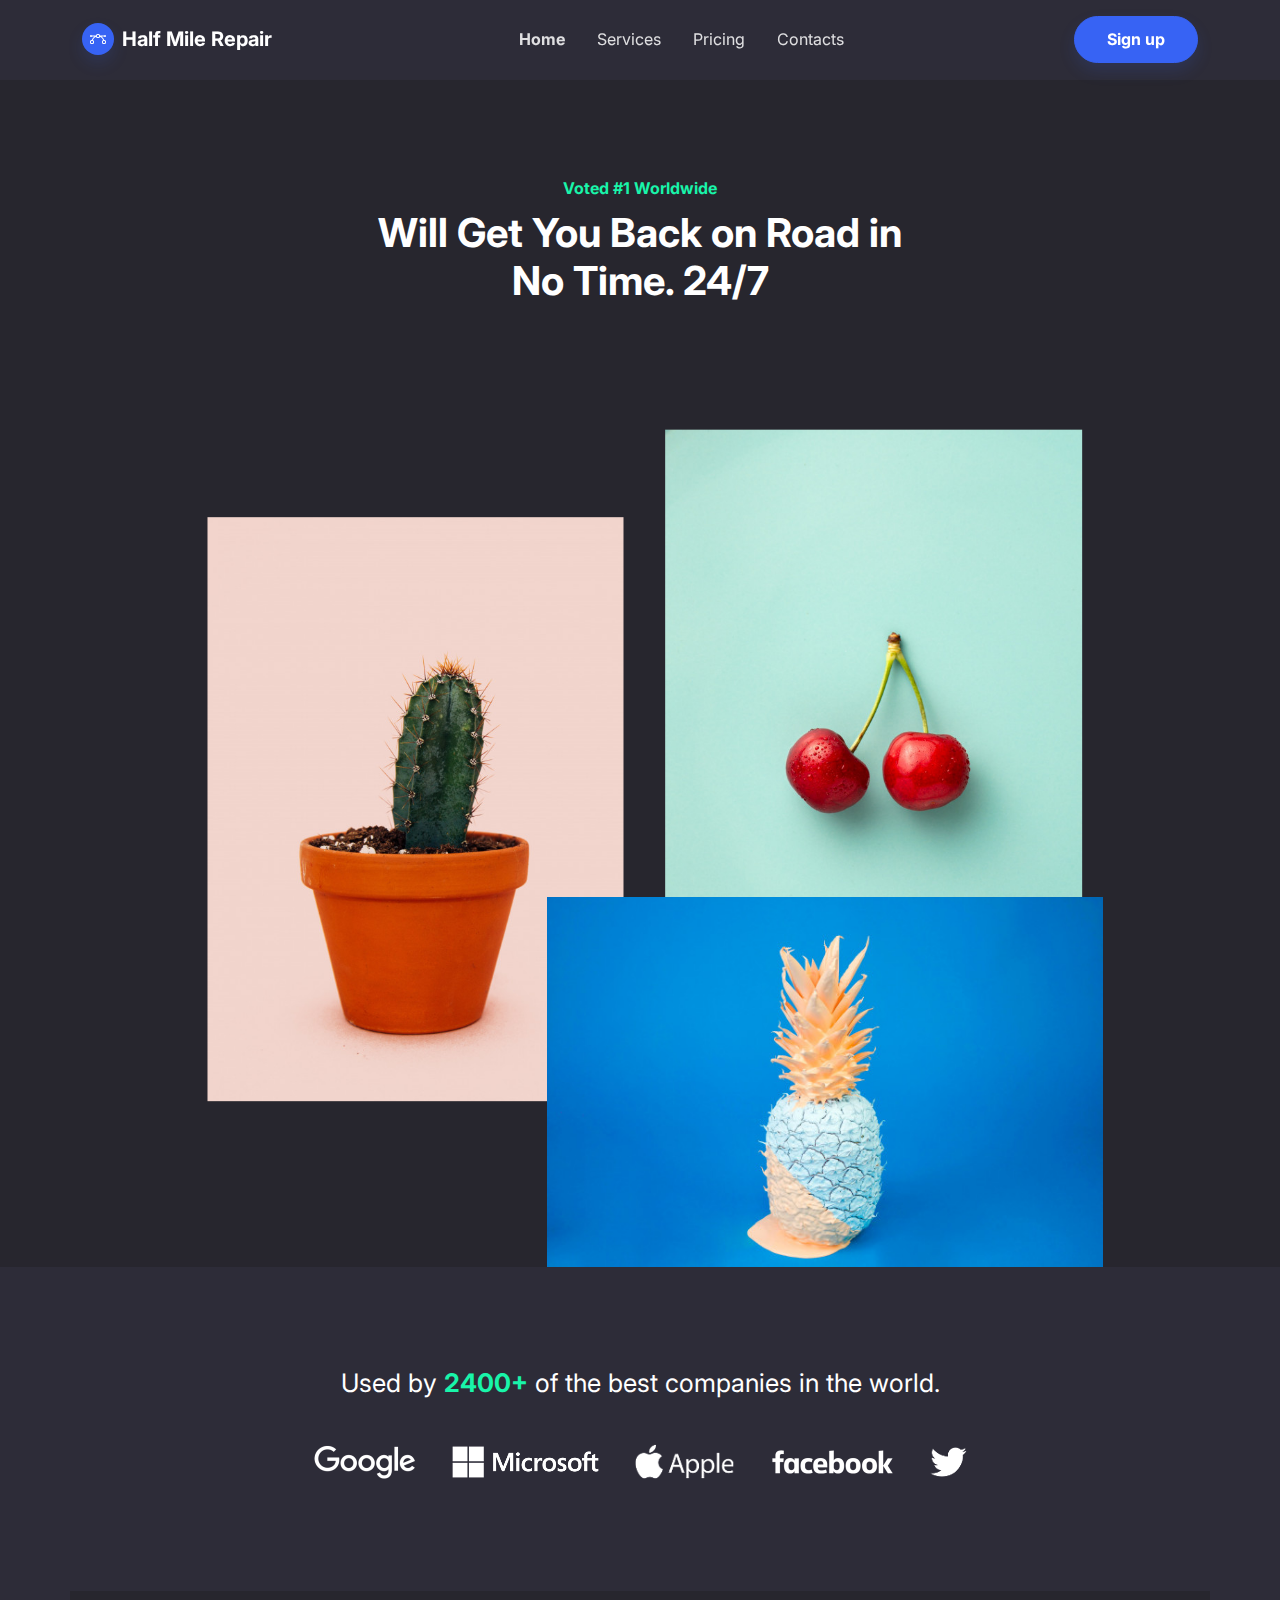
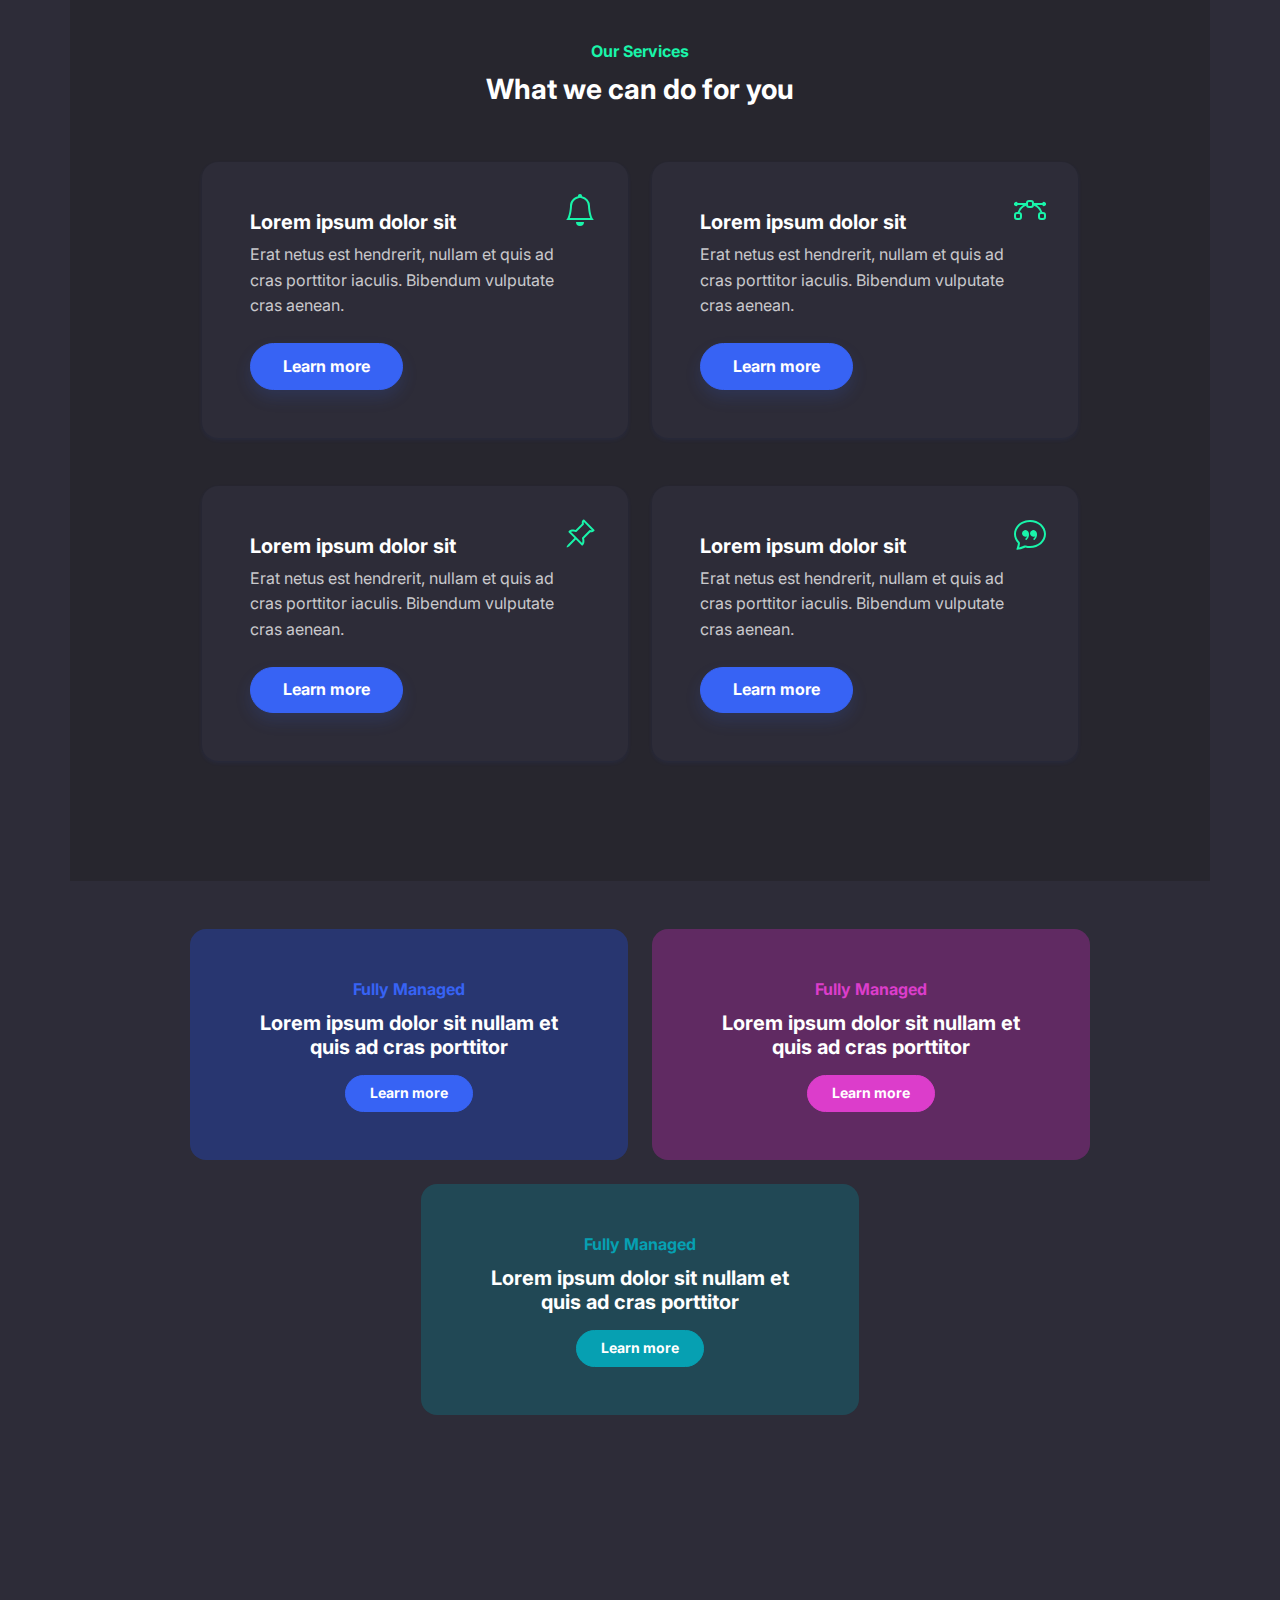
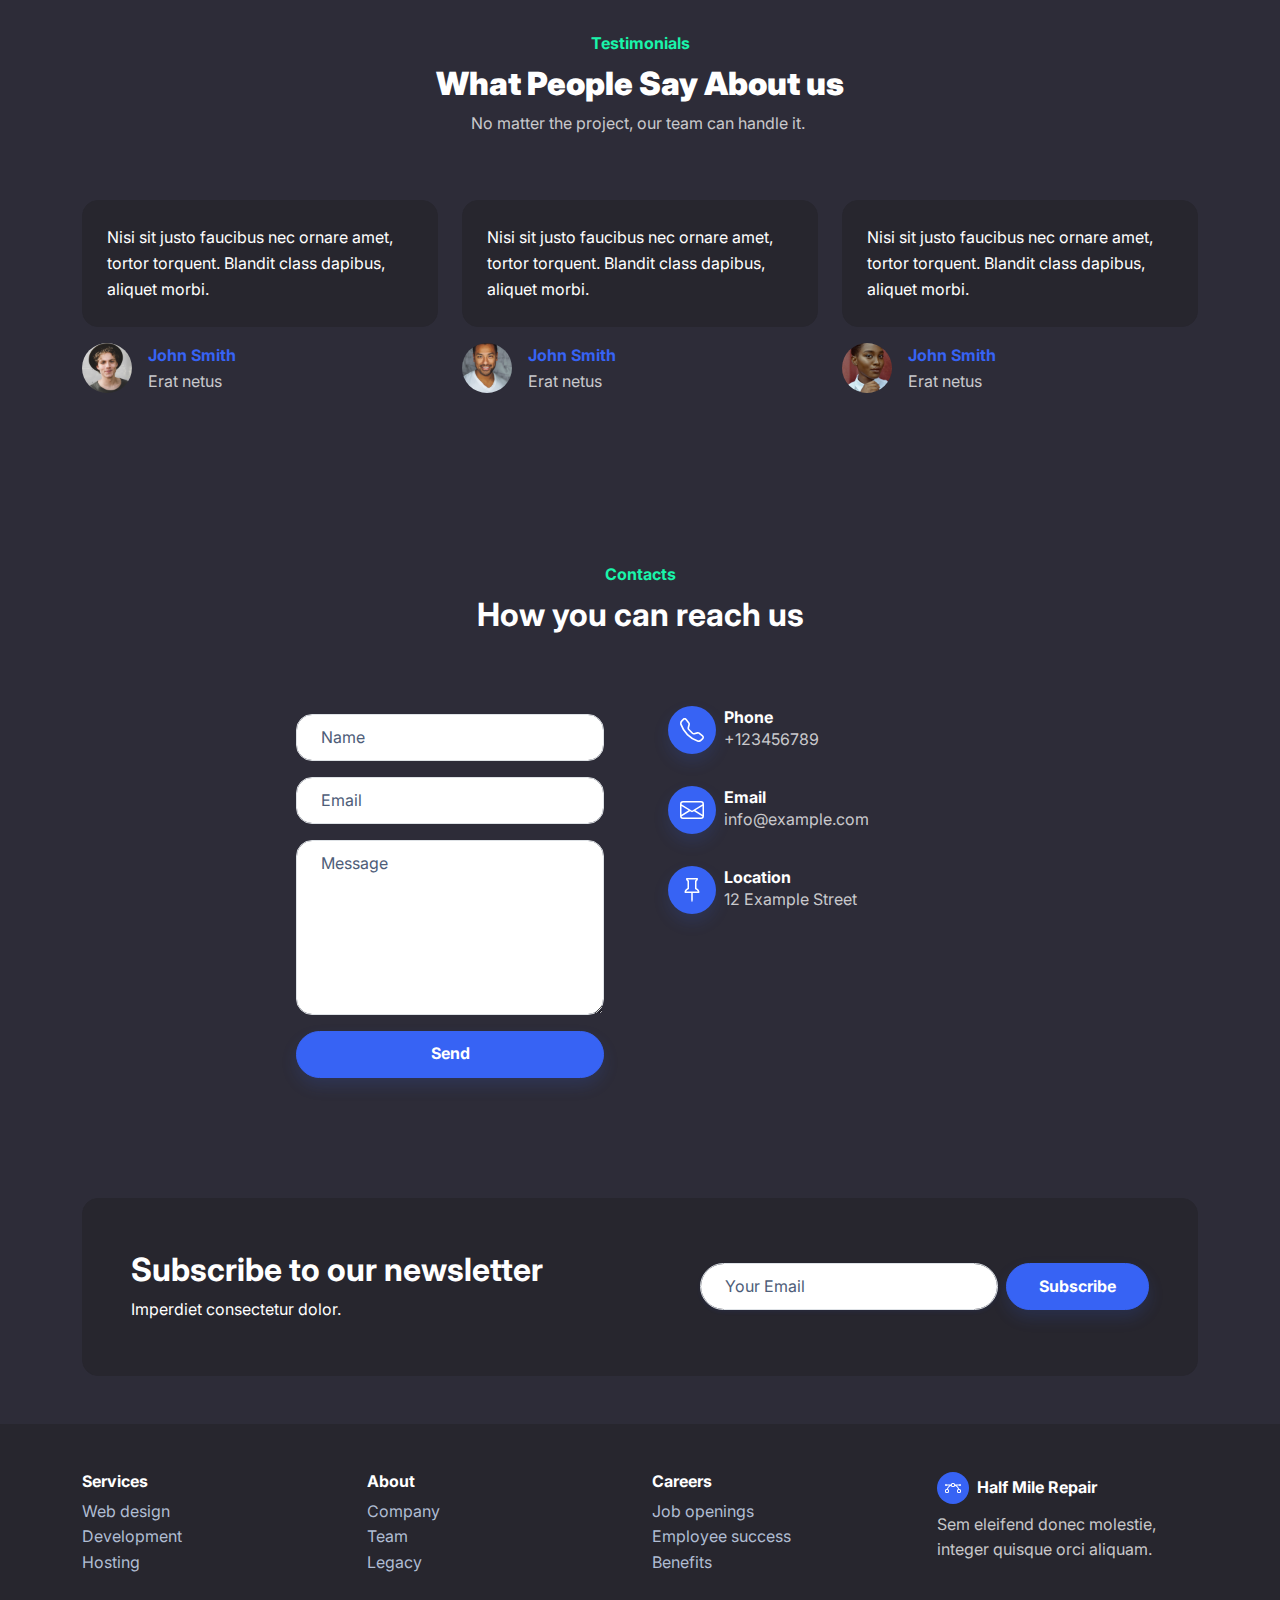
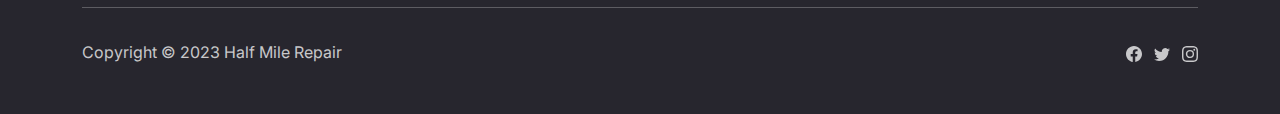
==== index.html @ 8d70bf2b "Update index.html" ====
<!DOCTYPE html>
<html data-bs-theme="light" lang="en">

<head>
    <meta charset="utf-8">
    <meta name="viewport" content="width=device-width, initial-scale=1.0, shrink-to-fit=no">
    <title>Home - Half Mile Repair</title>
    <meta name="description" content="Half Mile Repair team is available for 24/7">
    <link rel="stylesheet" href="assets/bootstrap/css/bootstrap.min.css">
    <link rel="stylesheet" href="https://fonts.googleapis.com/css?family=Inter:300italic,400italic,600italic,700italic,800italic,400,300,600,700,800&amp;display=swap">
</head>

<body>
    <nav class="navbar navbar-expand-md sticky-top py-3 navbar-dark" id="mainNav">
        <div class="container"><a class="navbar-brand d-flex align-items-center" href="/"><span class="bs-icon-sm bs-icon-circle bs-icon-primary shadow d-flex justify-content-center align-items-center me-2 bs-icon"><svg xmlns="http://www.w3.org/2000/svg" width="1em" height="1em" fill="currentColor" viewBox="0 0 16 16" class="bi bi-bezier">
                        <path fill-rule="evenodd" d="M0 10.5A1.5 1.5 0 0 1 1.5 9h1A1.5 1.5 0 0 1 4 10.5v1A1.5 1.5 0 0 1 2.5 13h-1A1.5 1.5 0 0 1 0 11.5v-1zm1.5-.5a.5.5 0 0 0-.5.5v1a.5.5 0 0 0 .5.5h1a.5.5 0 0 0 .5-.5v-1a.5.5 0 0 0-.5-.5h-1zm10.5.5A1.5 1.5 0 0 1 13.5 9h1a1.5 1.5 0 0 1 1.5 1.5v1a1.5 1.5 0 0 1-1.5 1.5h-1a1.5 1.5 0 0 1-1.5-1.5v-1zm1.5-.5a.5.5 0 0 0-.5.5v1a.5.5 0 0 0 .5.5h1a.5.5 0 0 0 .5-.5v-1a.5.5 0 0 0-.5-.5h-1zM6 4.5A1.5 1.5 0 0 1 7.5 3h1A1.5 1.5 0 0 1 10 4.5v1A1.5 1.5 0 0 1 8.5 7h-1A1.5 1.5 0 0 1 6 5.5v-1zM7.5 4a.5.5 0 0 0-.5.5v1a.5.5 0 0 0 .5.5h1a.5.5 0 0 0 .5-.5v-1a.5.5 0 0 0-.5-.5h-1z"></path>
                        <path d="M6 4.5H1.866a1 1 0 1 0 0 1h2.668A6.517 6.517 0 0 0 1.814 9H2.5c.123 0 .244.015.358.043a5.517 5.517 0 0 1 3.185-3.185A1.503 1.503 0 0 1 6 5.5v-1zm3.957 1.358A1.5 1.5 0 0 0 10 5.5v-1h4.134a1 1 0 1 1 0 1h-2.668a6.517 6.517 0 0 1 2.72 3.5H13.5c-.123 0-.243.015-.358.043a5.517 5.517 0 0 0-3.185-3.185z"></path>
                    </svg></span><span>Half Mile Repair</span></a><button data-bs-toggle="collapse" class="navbar-toggler" data-bs-target="#navcol-1"><span class="visually-hidden">Toggle navigation</span><span class="navbar-toggler-icon"></span></button>
            <div class="collapse navbar-collapse" id="navcol-1">
                <ul class="navbar-nav mx-auto">
                    <li class="nav-item"><a class="nav-link active" href="index.html">Home</a></li>
                    <li class="nav-item"><a class="nav-link" href="services.html">Services</a></li>
                    <li class="nav-item"><a class="nav-link" href="pricing.html">Pricing</a></li>
                    <li class="nav-item"><a class="nav-link" href="contacts.html">Contacts</a></li>
                </ul><a class="btn btn-primary shadow" role="button" href="signup.html">Sign up</a>
            </div>
        </div>
    </nav>
    <header class="bg-dark">
        <div class="container pt-4 pt-xl-5">
            <div class="row pt-5">
                <div class="col-md-8 col-xl-6 text-center text-md-start mx-auto">
                    <div class="text-center">
                        <p class="fw-bold text-success mb-2">Voted #1 Worldwide</p>
                        <h1 class="fw-bold">Will Get You Back on Road in No Time. 24/7</h1>
                    </div>
                </div>
                <div class="col-12 col-lg-10 mx-auto">
                    <div class="position-relative" style="display: flex;flex-wrap: wrap;justify-content: flex-end;">
                        <div style="position: relative;flex: 0 0 45%;transform: translate3d(-15%, 35%, 0);"><img class="img-fluid" data-bss-parallax="" data-bss-parallax-speed="0.8" src="assets/img/products/3.jpg"></div>
                        <div style="position: relative;flex: 0 0 45%;transform: translate3d(-5%, 20%, 0);"><img class="img-fluid" data-bss-parallax="" data-bss-parallax-speed="0.4" src="assets/img/products/2.jpg"></div>
                        <div style="position: relative;flex: 0 0 60%;transform: translate3d(0, 0%, 0);"><img class="img-fluid" data-bss-parallax="" data-bss-parallax-speed="0.25" src="assets/img/products/1.jpg"></div>
                    </div>
                </div>
            </div>
        </div>
    </header>
    <section class="py-5">
        <div class="container text-center py-5">
            <p class="mb-4" style="font-size: 1.6rem;">Used by <span class="text-success"><strong>2400+</strong></span>&nbsp;of the best companies in the world.</p><a href="#"> <img class="m-3" src="assets/img/brands/google.png"></a><a href="#"> <img class="m-3" src="assets/img/brands/microsoft.png"></a><a href="#"> <img class="m-3" src="assets/img/brands/apple.png"></a><a href="#"> <img class="m-3" src="assets/img/brands/facebook.png"></a><a href="#"> <img class="m-3" src="assets/img/brands/twitter.png"></a>
        </div>
    </section>
    <section>
        <div class="container bg-dark py-5">
            <div class="row">
                <div class="col-md-8 col-xl-6 text-center mx-auto">
                    <p class="fw-bold text-success mb-2">Our Services</p>
                    <h3 class="fw-bold">What we can do for you</h3>
                </div>
            </div>
            <div class="py-5 p-lg-5">
                <div class="row row-cols-1 row-cols-md-2 mx-auto" style="max-width: 900px;">
                    <div class="col mb-5">
                        <div class="card shadow-sm">
                            <div class="card-body px-4 py-5 px-md-5">
                                <div class="bs-icon-lg d-flex justify-content-center align-items-center mb-3 bs-icon" style="top: 1rem;right: 1rem;position: absolute;"><svg xmlns="http://www.w3.org/2000/svg" width="1em" height="1em" fill="currentColor" viewBox="0 0 16 16" class="bi bi-bell text-success">
                                        <path d="M8 16a2 2 0 0 0 2-2H6a2 2 0 0 0 2 2zM8 1.918l-.797.161A4.002 4.002 0 0 0 4 6c0 .628-.134 2.197-.459 3.742-.16.767-.376 1.566-.663 2.258h10.244c-.287-.692-.502-1.49-.663-2.258C12.134 8.197 12 6.628 12 6a4.002 4.002 0 0 0-3.203-3.92L8 1.917zM14.22 12c.223.447.481.801.78 1H1c.299-.199.557-.553.78-1C2.68 10.2 3 6.88 3 6c0-2.42 1.72-4.44 4.005-4.901a1 1 0 1 1 1.99 0A5.002 5.002 0 0 1 13 6c0 .88.32 4.2 1.22 6z"></path>
                                    </svg></div>
                                <h5 class="fw-bold card-title">Lorem ipsum dolor sit&nbsp;</h5>
                                <p class="text-muted card-text mb-4">Erat netus est hendrerit, nullam et quis ad cras porttitor iaculis. Bibendum vulputate cras aenean.</p><button class="btn btn-primary shadow" type="button">Learn more</button>
                            </div>
                        </div>
                    </div>
                    <div class="col mb-5">
                        <div class="card shadow-sm">
                            <div class="card-body px-4 py-5 px-md-5">
                                <div class="bs-icon-lg d-flex justify-content-center align-items-center mb-3 bs-icon" style="top: 1rem;right: 1rem;position: absolute;"><svg xmlns="http://www.w3.org/2000/svg" width="1em" height="1em" fill="currentColor" viewBox="0 0 16 16" class="bi bi-bezier text-success">
                                        <path fill-rule="evenodd" d="M0 10.5A1.5 1.5 0 0 1 1.5 9h1A1.5 1.5 0 0 1 4 10.5v1A1.5 1.5 0 0 1 2.5 13h-1A1.5 1.5 0 0 1 0 11.5v-1zm1.5-.5a.5.5 0 0 0-.5.5v1a.5.5 0 0 0 .5.5h1a.5.5 0 0 0 .5-.5v-1a.5.5 0 0 0-.5-.5h-1zm10.5.5A1.5 1.5 0 0 1 13.5 9h1a1.5 1.5 0 0 1 1.5 1.5v1a1.5 1.5 0 0 1-1.5 1.5h-1a1.5 1.5 0 0 1-1.5-1.5v-1zm1.5-.5a.5.5 0 0 0-.5.5v1a.5.5 0 0 0 .5.5h1a.5.5 0 0 0 .5-.5v-1a.5.5 0 0 0-.5-.5h-1zM6 4.5A1.5 1.5 0 0 1 7.5 3h1A1.5 1.5 0 0 1 10 4.5v1A1.5 1.5 0 0 1 8.5 7h-1A1.5 1.5 0 0 1 6 5.5v-1zM7.5 4a.5.5 0 0 0-.5.5v1a.5.5 0 0 0 .5.5h1a.5.5 0 0 0 .5-.5v-1a.5.5 0 0 0-.5-.5h-1z"></path>
                                        <path d="M6 4.5H1.866a1 1 0 1 0 0 1h2.668A6.517 6.517 0 0 0 1.814 9H2.5c.123 0 .244.015.358.043a5.517 5.517 0 0 1 3.185-3.185A1.503 1.503 0 0 1 6 5.5v-1zm3.957 1.358A1.5 1.5 0 0 0 10 5.5v-1h4.134a1 1 0 1 1 0 1h-2.668a6.517 6.517 0 0 1 2.72 3.5H13.5c-.123 0-.243.015-.358.043a5.517 5.517 0 0 0-3.185-3.185z"></path>
                                    </svg></div>
                                <h5 class="fw-bold card-title">Lorem ipsum dolor sit&nbsp;</h5>
                                <p class="text-muted card-text mb-4">Erat netus est hendrerit, nullam et quis ad cras porttitor iaculis. Bibendum vulputate cras aenean.</p><button class="btn btn-primary shadow" type="button">Learn more</button>
                            </div>
                        </div>
                    </div>
                    <div class="col mb-4">
                        <div class="card shadow-sm">
                            <div class="card-body px-4 py-5 px-md-5">
                                <div class="bs-icon-lg d-flex justify-content-center align-items-center mb-3 bs-icon" style="top: 1rem;right: 1rem;position: absolute;"><svg xmlns="http://www.w3.org/2000/svg" width="1em" height="1em" fill="currentColor" viewBox="0 0 16 16" class="bi bi-pin-angle text-success">
                                        <path d="M9.828.722a.5.5 0 0 1 .354.146l4.95 4.95a.5.5 0 0 1 0 .707c-.48.48-1.072.588-1.503.588-.177 0-.335-.018-.46-.039l-3.134 3.134a5.927 5.927 0 0 1 .16 1.013c.046.702-.032 1.687-.72 2.375a.5.5 0 0 1-.707 0l-2.829-2.828-3.182 3.182c-.195.195-1.219.902-1.414.707-.195-.195.512-1.22.707-1.414l3.182-3.182-2.828-2.829a.5.5 0 0 1 0-.707c.688-.688 1.673-.767 2.375-.72a5.922 5.922 0 0 1 1.013.16l3.134-3.133a2.772 2.772 0 0 1-.04-.461c0-.43.108-1.022.589-1.503a.5.5 0 0 1 .353-.146zm.122 2.112v-.002.002zm0-.002v.002a.5.5 0 0 1-.122.51L6.293 6.878a.5.5 0 0 1-.511.12H5.78l-.014-.004a4.507 4.507 0 0 0-.288-.076 4.922 4.922 0 0 0-.765-.116c-.422-.028-.836.008-1.175.15l5.51 5.509c.141-.34.177-.753.149-1.175a4.924 4.924 0 0 0-.192-1.054l-.004-.013v-.001a.5.5 0 0 1 .12-.512l3.536-3.535a.5.5 0 0 1 .532-.115l.096.022c.087.017.208.034.344.034.114 0 .23-.011.343-.04L9.927 2.028c-.029.113-.04.23-.04.343a1.779 1.779 0 0 0 .062.46z"></path>
                                    </svg></div>
                                <h5 class="fw-bold card-title">Lorem ipsum dolor sit&nbsp;</h5>
                                <p class="text-muted card-text mb-4">Erat netus est hendrerit, nullam et quis ad cras porttitor iaculis. Bibendum vulputate cras aenean.</p><button class="btn btn-primary shadow" type="button">Learn more</button>
                            </div>
                        </div>
                    </div>
                    <div class="col mb-4">
                        <div class="card shadow-sm">
                            <div class="card-body px-4 py-5 px-md-5">
                                <div class="bs-icon-lg d-flex justify-content-center align-items-center mb-3 bs-icon" style="top: 1rem;right: 1rem;position: absolute;"><svg xmlns="http://www.w3.org/2000/svg" width="1em" height="1em" fill="currentColor" viewBox="0 0 16 16" class="bi bi-chat-quote text-success">
                                        <path d="M2.678 11.894a1 1 0 0 1 .287.801 10.97 10.97 0 0 1-.398 2c1.395-.323 2.247-.697 2.634-.893a1 1 0 0 1 .71-.074A8.06 8.06 0 0 0 8 14c3.996 0 7-2.807 7-6 0-3.192-3.004-6-7-6S1 4.808 1 8c0 1.468.617 2.83 1.678 3.894zm-.493 3.905a21.682 21.682 0 0 1-.713.129c-.2.032-.352-.176-.273-.362a9.68 9.68 0 0 0 .244-.637l.003-.01c.248-.72.45-1.548.524-2.319C.743 11.37 0 9.76 0 8c0-3.866 3.582-7 8-7s8 3.134 8 7-3.582 7-8 7a9.06 9.06 0 0 1-2.347-.306c-.52.263-1.639.742-3.468 1.105z"></path>
                                        <path d="M7.066 6.76A1.665 1.665 0 0 0 4 7.668a1.667 1.667 0 0 0 2.561 1.406c-.131.389-.375.804-.777 1.22a.417.417 0 0 0 .6.58c1.486-1.54 1.293-3.214.682-4.112zm4 0A1.665 1.665 0 0 0 8 7.668a1.667 1.667 0 0 0 2.561 1.406c-.131.389-.375.804-.777 1.22a.417.417 0 0 0 .6.58c1.486-1.54 1.293-3.214.682-4.112z"></path>
                                    </svg></div>
                                <h5 class="fw-bold card-title">Lorem ipsum dolor sit&nbsp;</h5>
                                <p class="text-muted card-text mb-4">Erat netus est hendrerit, nullam et quis ad cras porttitor iaculis. Bibendum vulputate cras aenean.</p><button class="btn btn-primary shadow" type="button">Learn more</button>
                            </div>
                        </div>
                    </div>
                </div>
            </div>
        </div>
    </section>
    <section>
        <div class="container py-5">
            <div class="mx-auto" style="max-width: 900px;">
                <div class="row row-cols-1 row-cols-md-2 d-flex justify-content-center">
                    <div class="col mb-4">
                        <div class="card bg-primary-light">
                            <div class="card-body text-center px-4 py-5 px-md-5">
                                <p class="fw-bold text-primary card-text mb-2">Fully Managed</p>
                                <h5 class="fw-bold card-title mb-3">Lorem ipsum dolor sit&nbsp;nullam et quis ad cras porttitor</h5><button class="btn btn-primary btn-sm" type="button">Learn more</button>
                            </div>
                        </div>
                    </div>
                    <div class="col mb-4">
                        <div class="card bg-secondary-light">
                            <div class="card-body text-center px-4 py-5 px-md-5">
                                <p class="fw-bold text-secondary card-text mb-2">Fully Managed</p>
                                <h5 class="fw-bold card-title mb-3">Lorem ipsum dolor sit&nbsp;nullam et quis ad cras porttitor</h5><button class="btn btn-secondary btn-sm" type="button">Learn more</button>
                            </div>
                        </div>
                    </div>
                    <div class="col mb-4">
                        <div class="card bg-info-light">
                            <div class="card-body text-center px-4 py-5 px-md-5">
                                <p class="fw-bold text-info card-text mb-2">Fully Managed</p>
                                <h5 class="fw-bold card-title mb-3">Lorem ipsum dolor sit&nbsp;nullam et quis ad cras porttitor</h5><button class="btn btn-info btn-sm" type="button">Learn more</button>
                            </div>
                        </div>
                    </div>
                </div>
            </div>
        </div>
    </section>
    <section class="py-5 mt-5">
        <div class="container py-5">
            <div class="row mb-5">
                <div class="col-md-8 col-xl-6 text-center mx-auto">
                    <p class="fw-bold text-success mb-2">Testimonials</p>
                    <h2 class="fw-bold"><strong>What People Say About us</strong></h2>
                    <p class="text-muted">No matter the project, our team can handle it.&nbsp;</p>
                </div>
            </div>
            <div class="row row-cols-1 row-cols-sm-2 row-cols-lg-3 d-sm-flex justify-content-sm-center">
                <div class="col mb-4">
                    <div class="d-flex flex-column align-items-center align-items-sm-start">
                        <p class="bg-dark border rounded border-dark p-4">Nisi sit justo faucibus nec ornare amet, tortor torquent. Blandit class dapibus, aliquet morbi.</p>
                        <div class="d-flex"><img class="rounded-circle flex-shrink-0 me-3 fit-cover" width="50" height="50" src="assets/img/team/avatar2.jpg">
                            <div>
                                <p class="fw-bold text-primary mb-0">John Smith</p>
                                <p class="text-muted mb-0">Erat netus</p>
                            </div>
                        </div>
                    </div>
                </div>
                <div class="col mb-4">
                    <div class="d-flex flex-column align-items-center align-items-sm-start">
                        <p class="bg-dark border rounded border-dark p-4">Nisi sit justo faucibus nec ornare amet, tortor torquent. Blandit class dapibus, aliquet morbi.</p>
                        <div class="d-flex"><img class="rounded-circle flex-shrink-0 me-3 fit-cover" width="50" height="50" src="assets/img/team/avatar4.jpg">
                            <div>
                                <p class="fw-bold text-primary mb-0">John Smith</p>
                                <p class="text-muted mb-0">Erat netus</p>
                            </div>
                        </div>
                    </div>
                </div>
                <div class="col mb-4">
                    <div class="d-flex flex-column align-items-center align-items-sm-start">
                        <p class="bg-dark border rounded border-dark p-4">Nisi sit justo faucibus nec ornare amet, tortor torquent. Blandit class dapibus, aliquet morbi.</p>
                        <div class="d-flex"><img class="rounded-circle flex-shrink-0 me-3 fit-cover" width="50" height="50" src="assets/img/team/avatar5.jpg">
                            <div>
                                <p class="fw-bold text-primary mb-0">John Smith</p>
                                <p class="text-muted mb-0">Erat netus</p>
                            </div>
                        </div>
                    </div>
                </div>
            </div>
        </div>
    </section>
    <section class="py-5">
        <div class="container">
            <div class="row mb-5">
                <div class="col-md-8 col-xl-6 text-center mx-auto">
                    <p class="fw-bold text-success mb-2">Contacts</p>
                    <h2 class="fw-bold">How you can reach us</h2>
                </div>
            </div>
            <div class="row d-flex justify-content-center">
                <div class="col-md-6 col-xl-4">
                    <div>
                        <form class="p-3 p-xl-4" method="post">
                            <div class="mb-3"><input class="form-control" type="text" id="name-1" name="name" placeholder="Name"></div>
                            <div class="mb-3"><input class="form-control" type="email" id="email-1" name="email" placeholder="Email"></div>
                            <div class="mb-3"><textarea class="form-control" id="message-1" name="message" rows="6" placeholder="Message"></textarea></div>
                            <div><button class="btn btn-primary shadow d-block w-100" type="submit">Send </button></div>
                        </form>
                    </div>
                </div>
                <div class="col-md-4 col-xl-4 d-flex justify-content-center justify-content-xl-start">
                    <div class="d-flex flex-wrap flex-md-column justify-content-md-start align-items-md-start h-100">
                        <div class="d-flex align-items-center p-3">
                            <div class="bs-icon-md bs-icon-circle bs-icon-primary shadow d-flex flex-shrink-0 justify-content-center align-items-center d-inline-block bs-icon bs-icon-md"><svg xmlns="http://www.w3.org/2000/svg" width="1em" height="1em" fill="currentColor" viewBox="0 0 16 16" class="bi bi-telephone">
                                    <path d="M3.654 1.328a.678.678 0 0 0-1.015-.063L1.605 2.3c-.483.484-.661 1.169-.45 1.77a17.568 17.568 0 0 0 4.168 6.608 17.569 17.569 0 0 0 6.608 4.168c.601.211 1.286.033 1.77-.45l1.034-1.034a.678.678 0 0 0-.063-1.015l-2.307-1.794a.678.678 0 0 0-.58-.122l-2.19.547a1.745 1.745 0 0 1-1.657-.459L5.482 8.062a1.745 1.745 0 0 1-.46-1.657l.548-2.19a.678.678 0 0 0-.122-.58L3.654 1.328zM1.884.511a1.745 1.745 0 0 1 2.612.163L6.29 2.98c.329.423.445.974.315 1.494l-.547 2.19a.678.678 0 0 0 .178.643l2.457 2.457a.678.678 0 0 0 .644.178l2.189-.547a1.745 1.745 0 0 1 1.494.315l2.306 1.794c.829.645.905 1.87.163 2.611l-1.034 1.034c-.74.74-1.846 1.065-2.877.702a18.634 18.634 0 0 1-7.01-4.42 18.634 18.634 0 0 1-4.42-7.009c-.362-1.03-.037-2.137.703-2.877L1.885.511z"></path>
                                </svg></div>
                            <div class="px-2">
                                <h6 class="fw-bold mb-0">Phone</h6>
                                <p class="text-muted mb-0">+123456789</p>
                            </div>
                        </div>
                        <div class="d-flex align-items-center p-3">
                            <div class="bs-icon-md bs-icon-circle bs-icon-primary shadow d-flex flex-shrink-0 justify-content-center align-items-center d-inline-block bs-icon bs-icon-md"><svg xmlns="http://www.w3.org/2000/svg" width="1em" height="1em" fill="currentColor" viewBox="0 0 16 16" class="bi bi-envelope">
                                    <path d="M0 4a2 2 0 0 1 2-2h12a2 2 0 0 1 2 2v8a2 2 0 0 1-2 2H2a2 2 0 0 1-2-2V4Zm2-1a1 1 0 0 0-1 1v.217l7 4.2 7-4.2V4a1 1 0 0 0-1-1H2Zm13 2.383-4.708 2.825L15 11.105V5.383Zm-.034 6.876-5.64-3.471L8 9.583l-1.326-.795-5.64 3.47A1 1 0 0 0 2 13h12a1 1 0 0 0 .966-.741ZM1 11.105l4.708-2.897L1 5.383v5.722Z"></path>
                                </svg></div>
                            <div class="px-2">
                                <h6 class="fw-bold mb-0">Email</h6>
                                <p class="text-muted mb-0">info@example.com</p>
                            </div>
                        </div>
                        <div class="d-flex align-items-center p-3">
                            <div class="bs-icon-md bs-icon-circle bs-icon-primary shadow d-flex flex-shrink-0 justify-content-center align-items-center d-inline-block bs-icon bs-icon-md"><svg xmlns="http://www.w3.org/2000/svg" width="1em" height="1em" fill="currentColor" viewBox="0 0 16 16" class="bi bi-pin">
                                    <path d="M4.146.146A.5.5 0 0 1 4.5 0h7a.5.5 0 0 1 .5.5c0 .68-.342 1.174-.646 1.479-.126.125-.25.224-.354.298v4.431l.078.048c.203.127.476.314.751.555C12.36 7.775 13 8.527 13 9.5a.5.5 0 0 1-.5.5h-4v4.5c0 .276-.224 1.5-.5 1.5s-.5-1.224-.5-1.5V10h-4a.5.5 0 0 1-.5-.5c0-.973.64-1.725 1.17-2.189A5.921 5.921 0 0 1 5 6.708V2.277a2.77 2.77 0 0 1-.354-.298C4.342 1.674 4 1.179 4 .5a.5.5 0 0 1 .146-.354zm1.58 1.408-.002-.001.002.001zm-.002-.001.002.001A.5.5 0 0 1 6 2v5a.5.5 0 0 1-.276.447h-.002l-.012.007-.054.03a4.922 4.922 0 0 0-.827.58c-.318.278-.585.596-.725.936h7.792c-.14-.34-.407-.658-.725-.936a4.915 4.915 0 0 0-.881-.61l-.012-.006h-.002A.5.5 0 0 1 10 7V2a.5.5 0 0 1 .295-.458 1.775 1.775 0 0 0 .351-.271c.08-.08.155-.17.214-.271H5.14c.06.1.133.191.214.271a1.78 1.78 0 0 0 .37.282z"></path>
                                </svg></div>
                            <div class="px-2">
                                <h6 class="fw-bold mb-0">Location</h6>
                                <p class="text-muted mb-0">12 Example Street</p>
                            </div>
                        </div>
                    </div>
                </div>
            </div>
        </div>
    </section>
    <section class="py-5">
        <div class="container">
            <div class="bg-dark border rounded border-dark d-flex flex-column justify-content-between align-items-center flex-lg-row p-4 p-lg-5">
                <div class="text-center text-lg-start py-3 py-lg-1">
                    <h2 class="fw-bold mb-2">Subscribe to our newsletter</h2>
                    <p class="mb-0">Imperdiet consectetur dolor.</p>
                </div>
                <form class="d-flex justify-content-center flex-wrap flex-lg-nowrap" method="post">
                    <div class="my-2"><input class="border rounded-pill shadow-sm form-control" type="email" name="email" placeholder="Your Email"></div>
                    <div class="my-2"><button class="btn btn-primary shadow ms-2" type="submit">Subscribe </button></div>
                </form>
            </div>
        </div>
    </section>
    <footer class="bg-dark">
        <div class="container py-4 py-lg-5">
            <div class="row justify-content-center">
                <div class="col-sm-4 col-md-3 text-center text-lg-start d-flex flex-column">
                    <h3 class="fs-6 fw-bold">Services</h3>
                    <ul class="list-unstyled">
                        <li><a href="#">Web design</a></li>
                        <li><a href="#">Development</a></li>
                        <li><a href="#">Hosting</a></li>
                    </ul>
                </div>
                <div class="col-sm-4 col-md-3 text-center text-lg-start d-flex flex-column">
                    <h3 class="fs-6 fw-bold">About</h3>
                    <ul class="list-unstyled">
                        <li><a href="#">Company</a></li>
                        <li><a href="#">Team</a></li>
                        <li><a href="#">Legacy</a></li>
                    </ul>
                </div>
                <div class="col-sm-4 col-md-3 text-center text-lg-start d-flex flex-column">
                    <h3 class="fs-6 fw-bold">Careers</h3>
                    <ul class="list-unstyled">
                        <li><a href="#">Job openings</a></li>
                        <li><a href="#">Employee success</a></li>
                        <li><a href="#">Benefits</a></li>
                    </ul>
                </div>
                <div class="col-lg-3 text-center text-lg-start d-flex flex-column align-items-center order-first align-items-lg-start order-lg-last">
                    <div class="fw-bold d-flex align-items-center mb-2"><span class="bs-icon-sm bs-icon-circle bs-icon-primary d-flex justify-content-center align-items-center bs-icon me-2"><svg xmlns="http://www.w3.org/2000/svg" width="1em" height="1em" fill="currentColor" viewBox="0 0 16 16" class="bi bi-bezier">
                                <path fill-rule="evenodd" d="M0 10.5A1.5 1.5 0 0 1 1.5 9h1A1.5 1.5 0 0 1 4 10.5v1A1.5 1.5 0 0 1 2.5 13h-1A1.5 1.5 0 0 1 0 11.5v-1zm1.5-.5a.5.5 0 0 0-.5.5v1a.5.5 0 0 0 .5.5h1a.5.5 0 0 0 .5-.5v-1a.5.5 0 0 0-.5-.5h-1zm10.5.5A1.5 1.5 0 0 1 13.5 9h1a1.5 1.5 0 0 1 1.5 1.5v1a1.5 1.5 0 0 1-1.5 1.5h-1a1.5 1.5 0 0 1-1.5-1.5v-1zm1.5-.5a.5.5 0 0 0-.5.5v1a.5.5 0 0 0 .5.5h1a.5.5 0 0 0 .5-.5v-1a.5.5 0 0 0-.5-.5h-1zM6 4.5A1.5 1.5 0 0 1 7.5 3h1A1.5 1.5 0 0 1 10 4.5v1A1.5 1.5 0 0 1 8.5 7h-1A1.5 1.5 0 0 1 6 5.5v-1zM7.5 4a.5.5 0 0 0-.5.5v1a.5.5 0 0 0 .5.5h1a.5.5 0 0 0 .5-.5v-1a.5.5 0 0 0-.5-.5h-1z"></path>
                                <path d="M6 4.5H1.866a1 1 0 1 0 0 1h2.668A6.517 6.517 0 0 0 1.814 9H2.5c.123 0 .244.015.358.043a5.517 5.517 0 0 1 3.185-3.185A1.503 1.503 0 0 1 6 5.5v-1zm3.957 1.358A1.5 1.5 0 0 0 10 5.5v-1h4.134a1 1 0 1 1 0 1h-2.668a6.517 6.517 0 0 1 2.72 3.5H13.5c-.123 0-.243.015-.358.043a5.517 5.517 0 0 0-3.185-3.185z"></path>
                            </svg></span><span>Half Mile Repair</span></div>
                    <p class="text-muted">Sem eleifend donec molestie, integer quisque orci aliquam.</p>
                </div>
            </div>
            <hr>
            <div class="text-muted d-flex justify-content-between align-items-center pt-3">
                <p class="mb-0">Copyright © 2023 Half Mile Repair</p>
                <ul class="list-inline mb-0">
                    <li class="list-inline-item"><svg xmlns="http://www.w3.org/2000/svg" width="1em" height="1em" fill="currentColor" viewBox="0 0 16 16" class="bi bi-facebook">
                            <path d="M16 8.049c0-4.446-3.582-8.05-8-8.05C3.58 0-.002 3.603-.002 8.05c0 4.017 2.926 7.347 6.75 7.951v-5.625h-2.03V8.05H6.75V6.275c0-2.017 1.195-3.131 3.022-3.131.876 0 1.791.157 1.791.157v1.98h-1.009c-.993 0-1.303.621-1.303 1.258v1.51h2.218l-.354 2.326H9.25V16c3.824-.604 6.75-3.934 6.75-7.951z"></path>
                        </svg></li>
                    <li class="list-inline-item"><svg xmlns="http://www.w3.org/2000/svg" width="1em" height="1em" fill="currentColor" viewBox="0 0 16 16" class="bi bi-twitter">
                            <path d="M5.026 15c6.038 0 9.341-5.003 9.341-9.334 0-.14 0-.282-.006-.422A6.685 6.685 0 0 0 16 3.542a6.658 6.658 0 0 1-1.889.518 3.301 3.301 0 0 0 1.447-1.817 6.533 6.533 0 0 1-2.087.793A3.286 3.286 0 0 0 7.875 6.03a9.325 9.325 0 0 1-6.767-3.429 3.289 3.289 0 0 0 1.018 4.382A3.323 3.323 0 0 1 .64 6.575v.045a3.288 3.288 0 0 0 2.632 3.218 3.203 3.203 0 0 1-.865.115 3.23 3.23 0 0 1-.614-.057 3.283 3.283 0 0 0 3.067 2.277A6.588 6.588 0 0 1 .78 13.58a6.32 6.32 0 0 1-.78-.045A9.344 9.344 0 0 0 5.026 15z"></path>
                        </svg></li>
                    <li class="list-inline-item"><svg xmlns="http://www.w3.org/2000/svg" width="1em" height="1em" fill="currentColor" viewBox="0 0 16 16" class="bi bi-instagram">
                            <path d="M8 0C5.829 0 5.556.01 4.703.048 3.85.088 3.269.222 2.76.42a3.917 3.917 0 0 0-1.417.923A3.927 3.927 0 0 0 .42 2.76C.222 3.268.087 3.85.048 4.7.01 5.555 0 5.827 0 8.001c0 2.172.01 2.444.048 3.297.04.852.174 1.433.372 1.942.205.526.478.972.923 1.417.444.445.89.719 1.416.923.51.198 1.09.333 1.942.372C5.555 15.99 5.827 16 8 16s2.444-.01 3.298-.048c.851-.04 1.434-.174 1.943-.372a3.916 3.916 0 0 0 1.416-.923c.445-.445.718-.891.923-1.417.197-.509.332-1.09.372-1.942C15.99 10.445 16 10.173 16 8s-.01-2.445-.048-3.299c-.04-.851-.175-1.433-.372-1.941a3.926 3.926 0 0 0-.923-1.417A3.911 3.911 0 0 0 13.24.42c-.51-.198-1.092-.333-1.943-.372C10.443.01 10.172 0 7.998 0h.003zm-.717 1.442h.718c2.136 0 2.389.007 3.232.046.78.035 1.204.166 1.486.275.373.145.64.319.92.599.28.28.453.546.598.92.11.281.24.705.275 1.485.039.843.047 1.096.047 3.231s-.008 2.389-.047 3.232c-.035.78-.166 1.203-.275 1.485a2.47 2.47 0 0 1-.599.919c-.28.28-.546.453-.92.598-.28.11-.704.24-1.485.276-.843.038-1.096.047-3.232.047s-2.39-.009-3.233-.047c-.78-.036-1.203-.166-1.485-.276a2.478 2.478 0 0 1-.92-.598 2.48 2.48 0 0 1-.6-.92c-.109-.281-.24-.705-.275-1.485-.038-.843-.046-1.096-.046-3.233 0-2.136.008-2.388.046-3.231.036-.78.166-1.204.276-1.486.145-.373.319-.64.599-.92.28-.28.546-.453.92-.598.282-.11.705-.24 1.485-.276.738-.034 1.024-.044 2.515-.045v.002zm4.988 1.328a.96.96 0 1 0 0 1.92.96.96 0 0 0 0-1.92zm-4.27 1.122a4.109 4.109 0 1 0 0 8.217 4.109 4.109 0 0 0 0-8.217zm0 1.441a2.667 2.667 0 1 1 0 5.334 2.667 2.667 0 0 1 0-5.334z"></path>
                        </svg></li>
                </ul>
            </div>
        </div>
    </footer>
    <script src="assets/bootstrap/js/bootstrap.min.js"></script>
    <script src="assets/js/bold-and-dark.js"></script>
</body>

</html>
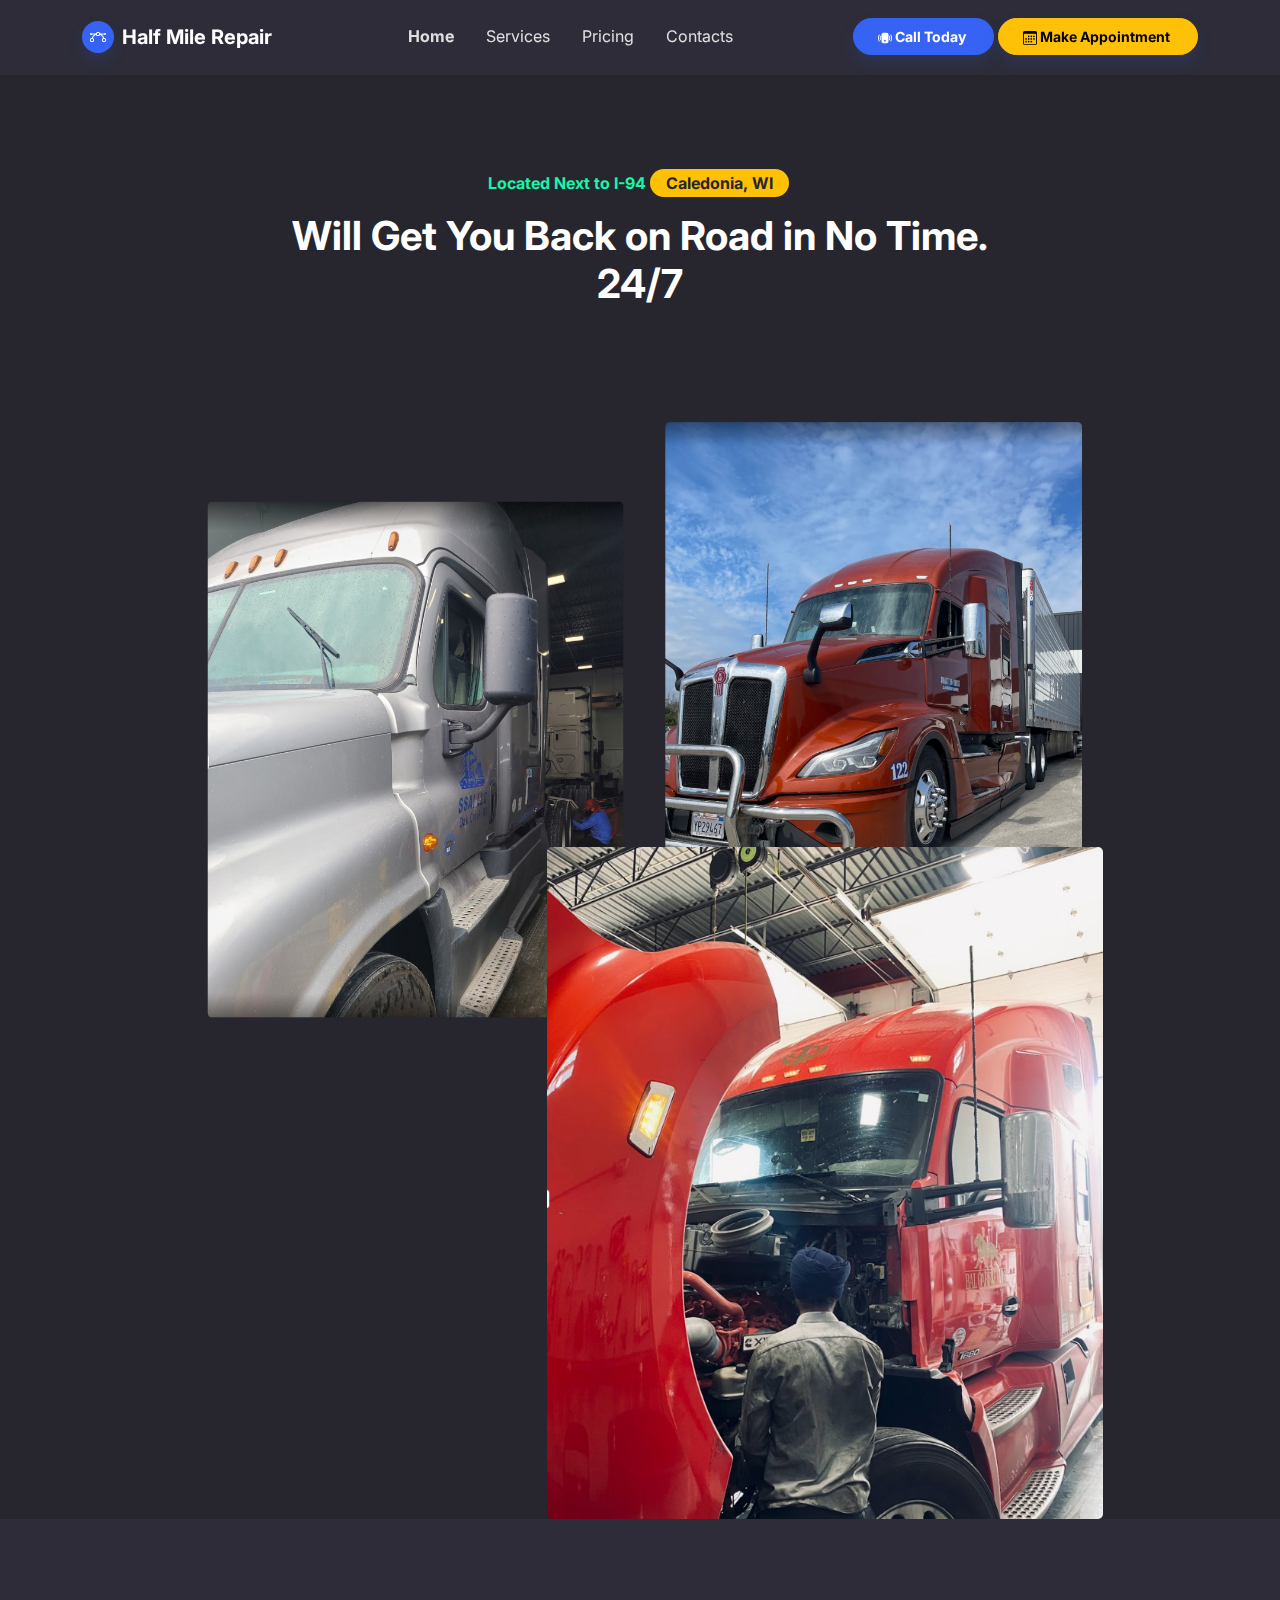
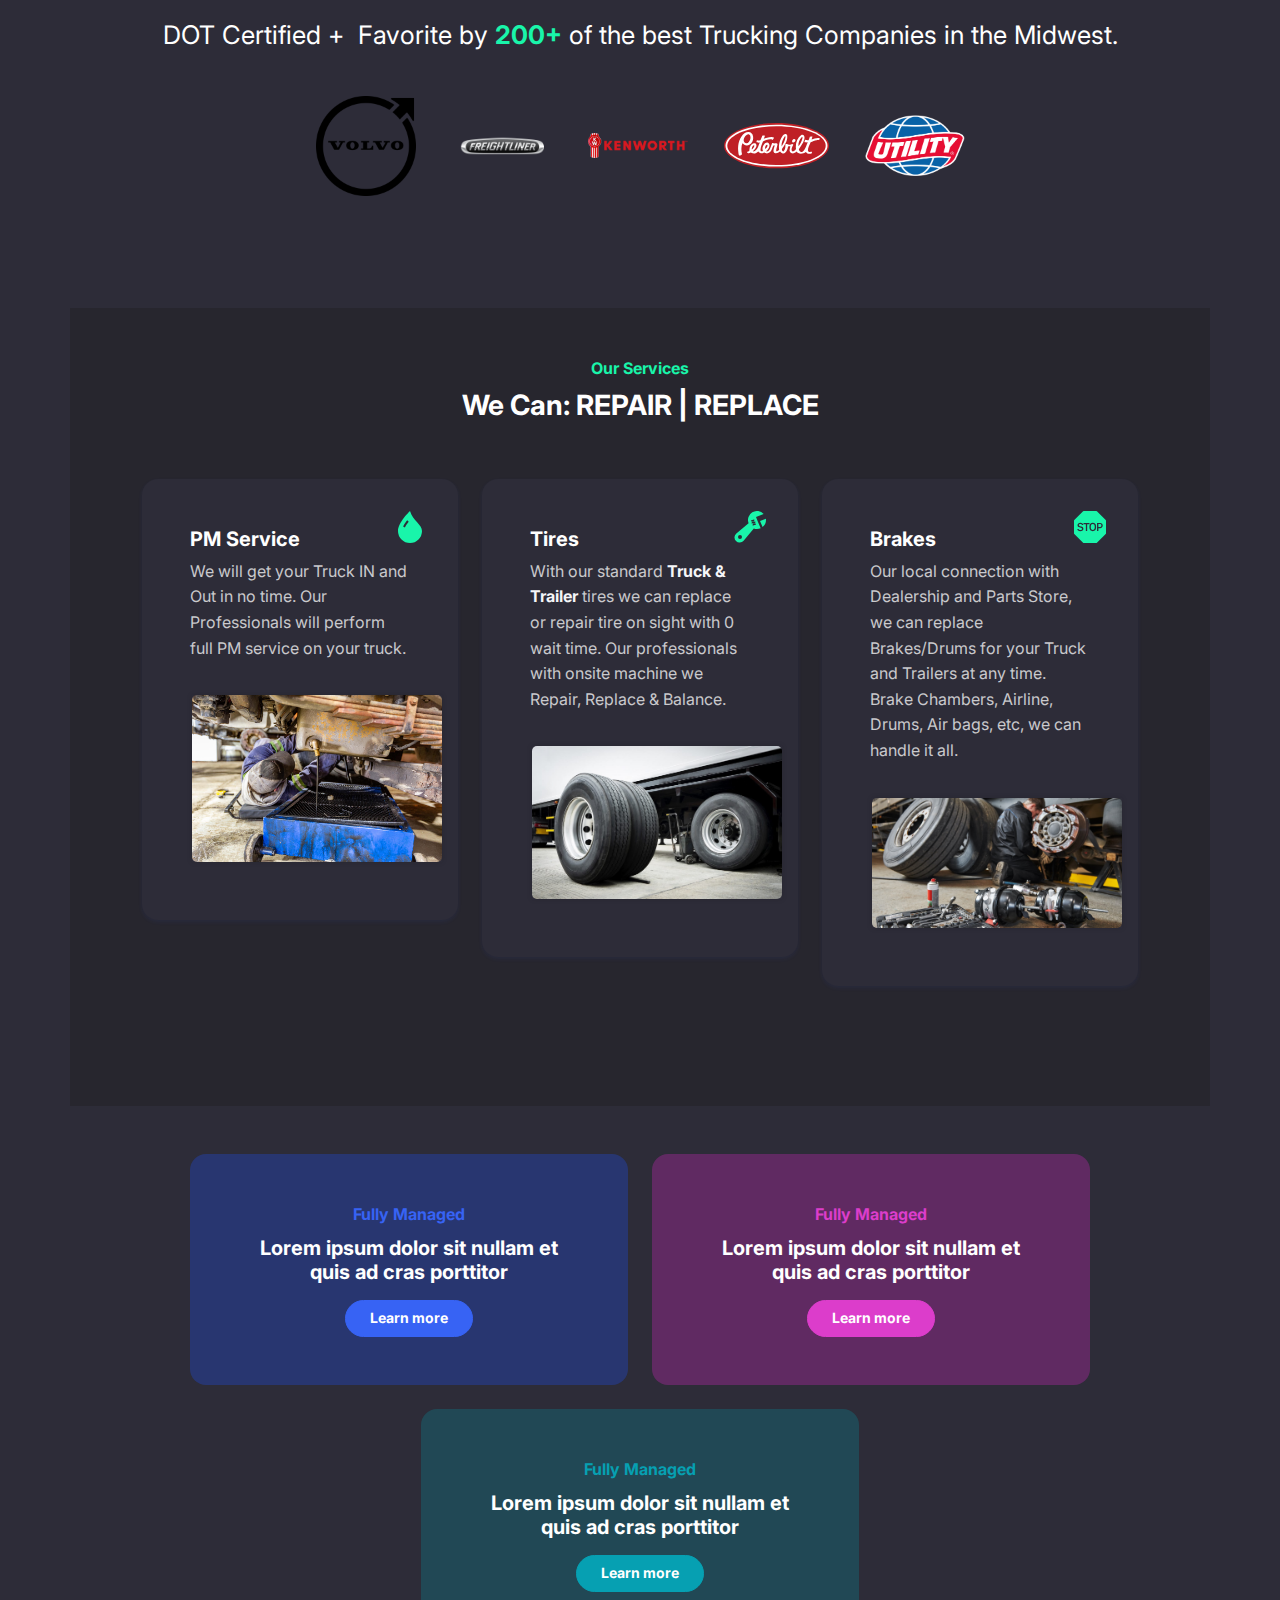
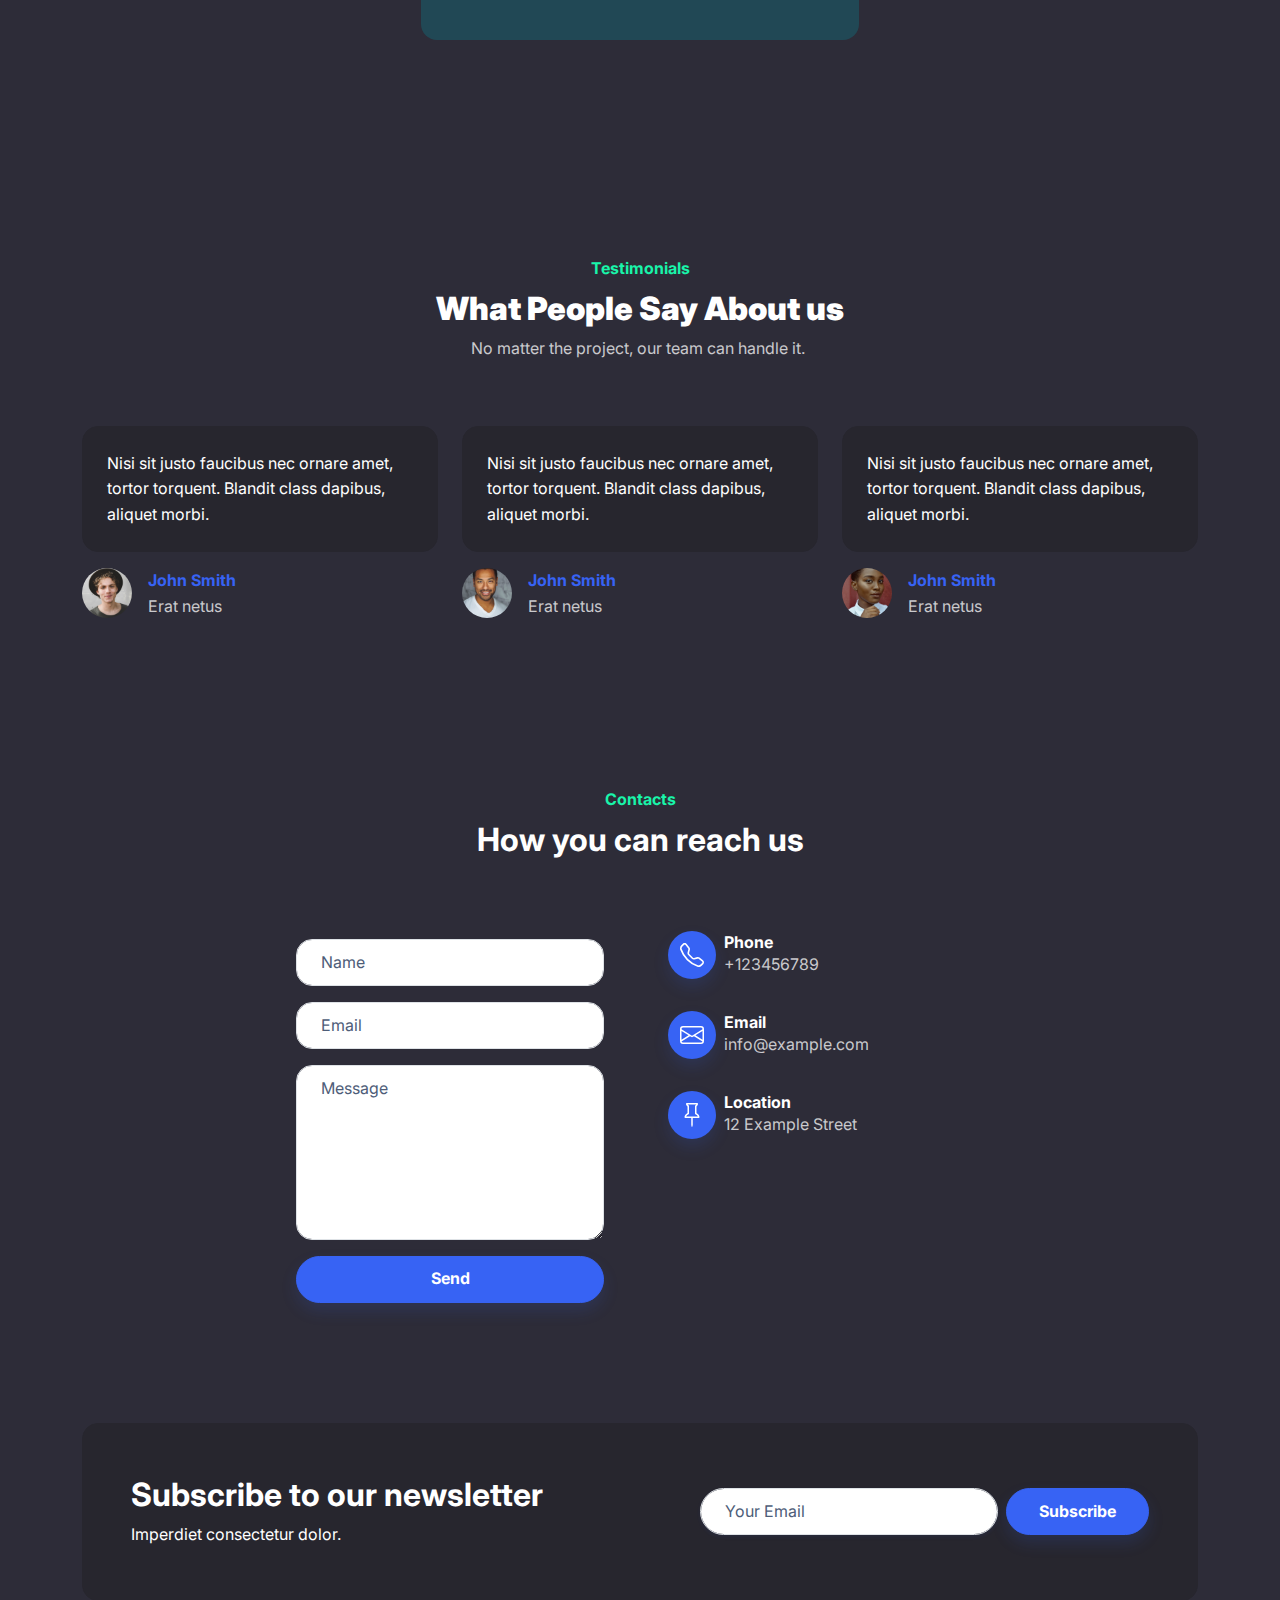
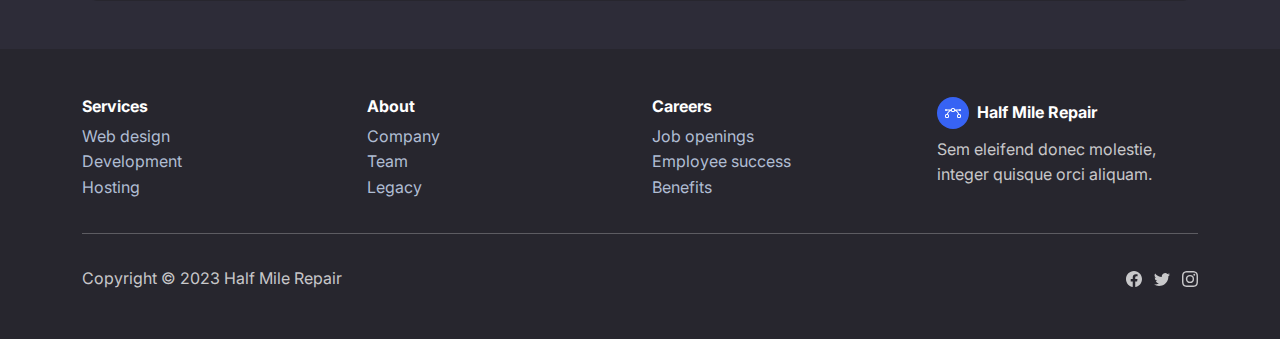
==== commit 4c7d8993: "Index Page" ====
--- a/index.html
+++ b/index.html
@@ -8,6 +8,7 @@
     <meta name="description" content="Half Mile Repair team is available for 24/7">
     <link rel="stylesheet" href="assets/bootstrap/css/bootstrap.min.css">
     <link rel="stylesheet" href="https://fonts.googleapis.com/css?family=Inter:300italic,400italic,600italic,700italic,800italic,400,300,600,700,800&amp;display=swap">
+    <link rel="stylesheet" href="assets/css/News-Cards.css">
 </head>
 
 <body>
@@ -22,24 +23,29 @@
                     <li class="nav-item"><a class="nav-link" href="services.html">Services</a></li>
                     <li class="nav-item"><a class="nav-link" href="pricing.html">Pricing</a></li>
                     <li class="nav-item"><a class="nav-link" href="contacts.html">Contacts</a></li>
-                </ul><a class="btn btn-primary shadow" role="button" href="signup.html">Sign up</a>
+                </ul><a class="btn btn-primary btn-sm shadow" role="button" href="signup.html"><svg xmlns="http://www.w3.org/2000/svg" width="1em" height="1em" fill="currentColor" viewBox="0 0 16 16" class="bi bi-phone-vibrate-fill">
+                        <path d="M4 4a2 2 0 0 1 2-2h4a2 2 0 0 1 2 2v8a2 2 0 0 1-2 2H6a2 2 0 0 1-2-2V4zm5 7a1 1 0 1 0-2 0 1 1 0 0 0 2 0zM1.807 4.734a.5.5 0 1 0-.884-.468A7.967 7.967 0 0 0 0 8c0 1.347.334 2.618.923 3.734a.5.5 0 1 0 .884-.468A6.967 6.967 0 0 1 1 8c0-1.18.292-2.292.807-3.266zm13.27-.468a.5.5 0 0 0-.884.468C14.708 5.708 15 6.819 15 8c0 1.18-.292 2.292-.807 3.266a.5.5 0 0 0 .884.468A7.967 7.967 0 0 0 16 8a7.967 7.967 0 0 0-.923-3.734zM3.34 6.182a.5.5 0 1 0-.93-.364A5.986 5.986 0 0 0 2 8c0 .769.145 1.505.41 2.182a.5.5 0 1 0 .93-.364A4.986 4.986 0 0 1 3 8c0-.642.12-1.255.34-1.818zm10.25-.364a.5.5 0 0 0-.93.364c.22.563.34 1.176.34 1.818 0 .642-.12 1.255-.34 1.818a.5.5 0 0 0 .93.364C13.856 9.505 14 8.769 14 8c0-.769-.145-1.505-.41-2.182z"></path>
+                    </svg>&nbsp;Call Today&nbsp;</a><a class="btn btn-warning btn-sm shadow ms-1" role="button" href="signup.html"><svg xmlns="http://www.w3.org/2000/svg" width="1em" height="1em" fill="currentColor" viewBox="0 0 16 16" class="bi bi-calendar3">
+                        <path d="M14 0H2a2 2 0 0 0-2 2v12a2 2 0 0 0 2 2h12a2 2 0 0 0 2-2V2a2 2 0 0 0-2-2zM1 3.857C1 3.384 1.448 3 2 3h12c.552 0 1 .384 1 .857v10.286c0 .473-.448.857-1 .857H2c-.552 0-1-.384-1-.857V3.857z"></path>
+                        <path d="M6.5 7a1 1 0 1 0 0-2 1 1 0 0 0 0 2zm3 0a1 1 0 1 0 0-2 1 1 0 0 0 0 2zm3 0a1 1 0 1 0 0-2 1 1 0 0 0 0 2zm-9 3a1 1 0 1 0 0-2 1 1 0 0 0 0 2zm3 0a1 1 0 1 0 0-2 1 1 0 0 0 0 2zm3 0a1 1 0 1 0 0-2 1 1 0 0 0 0 2zm3 0a1 1 0 1 0 0-2 1 1 0 0 0 0 2zm-9 3a1 1 0 1 0 0-2 1 1 0 0 0 0 2zm3 0a1 1 0 1 0 0-2 1 1 0 0 0 0 2zm3 0a1 1 0 1 0 0-2 1 1 0 0 0 0 2z"></path>
+                    </svg>&nbsp;Make Appointment&nbsp;</a>
             </div>
         </div>
     </nav>
     <header class="bg-dark">
         <div class="container pt-4 pt-xl-5">
             <div class="row pt-5">
-                <div class="col-md-8 col-xl-6 text-center text-md-start mx-auto">
+                <div class="col-md-10 col-xl-8 text-center text-md-start mx-auto">
                     <div class="text-center">
-                        <p class="fw-bold text-success mb-2">Voted #1 Worldwide</p>
+                        <p class="fw-bold text-success mb-3">Located Next to I-94&nbsp;<span class="bg-warning text-dark rounded px-3 py-1">Caledonia, WI</span>&nbsp;</p>
                         <h1 class="fw-bold">Will Get You Back on Road in No Time. 24/7</h1>
                     </div>
                 </div>
                 <div class="col-12 col-lg-10 mx-auto">
                     <div class="position-relative" style="display: flex;flex-wrap: wrap;justify-content: flex-end;">
-                        <div style="position: relative;flex: 0 0 45%;transform: translate3d(-15%, 35%, 0);"><img class="img-fluid" data-bss-parallax="" data-bss-parallax-speed="0.8" src="assets/img/products/3.jpg"></div>
-                        <div style="position: relative;flex: 0 0 45%;transform: translate3d(-5%, 20%, 0);"><img class="img-fluid" data-bss-parallax="" data-bss-parallax-speed="0.4" src="assets/img/products/2.jpg"></div>
-                        <div style="position: relative;flex: 0 0 60%;transform: translate3d(0, 0%, 0);"><img class="img-fluid" data-bss-parallax="" data-bss-parallax-speed="0.25" src="assets/img/products/1.jpg"></div>
+                        <div style="position: relative;flex: 0 0 45%;transform: translate3d(-15%, 35%, 0);"><img class="img-fluid" data-bss-parallax="" data-bss-parallax-speed="0.8" src="assets/img/products/header3.png"></div>
+                        <div style="position: relative;flex: 0 0 45%;transform: translate3d(-5%, 20%, 0);"><img class="img-fluid" data-bss-parallax="" data-bss-parallax-speed="0.4" src="assets/img/products/header2.png"></div>
+                        <div style="position: relative;flex: 0 0 60%;transform: translate3d(0, 0%, 0);"><img class="img-fluid" data-bss-parallax="" data-bss-parallax-speed="0.25" src="assets/img/products/header1.png"></div>
                     </div>
                 </div>
             </div>
@@ -47,7 +53,7 @@
     </header>
     <section class="py-5">
         <div class="container text-center py-5">
-            <p class="mb-4" style="font-size: 1.6rem;">Used by <span class="text-success"><strong>2400+</strong></span>&nbsp;of the best companies in the world.</p><a href="#"> <img class="m-3" src="assets/img/brands/google.png"></a><a href="#"> <img class="m-3" src="assets/img/brands/microsoft.png"></a><a href="#"> <img class="m-3" src="assets/img/brands/apple.png"></a><a href="#"> <img class="m-3" src="assets/img/brands/facebook.png"></a><a href="#"> <img class="m-3" src="assets/img/brands/twitter.png"></a>
+            <p class="mb-4" style="font-size: 1.6rem;">DOT Certified +&nbsp; Favorite by <span class="text-success"><strong>200+</strong></span>&nbsp;of the best Trucking Companies in the Midwest.</p><a href="#"> <img class="m-3" src="assets/img/brands/Volvo.png" width="100px"></a><a href="#"> <img class="m-3" src="assets/img/brands/frightliner.png" width="100"></a><a href="#"> <img class="m-3" src="assets/img/brands/kenworth.png" width="100px"></a><a href="#"> <img class="m-3" src="assets/img/brands/Peterbilt.svg"></a><a href="#"> <img class="m-3" src="assets/img/brands/Utility%20Trailer.png" width="100 px"></a>
         </div>
     </section>
     <section>
@@ -55,54 +61,52 @@
             <div class="row">
                 <div class="col-md-8 col-xl-6 text-center mx-auto">
                     <p class="fw-bold text-success mb-2">Our Services</p>
-                    <h3 class="fw-bold">What we can do for you</h3>
+                    <h3 class="fw-bold">We Can: REPAIR | REPLACE</h3>
                 </div>
             </div>
             <div class="py-5 p-lg-5">
-                <div class="row row-cols-1 row-cols-md-2 mx-auto" style="max-width: 900px;">
-                    <div class="col mb-5">
+                <div class="row row-cols-1 row-cols-md-3 mx-auto">
+                    <div class="col mb-4">
                         <div class="card shadow-sm">
                             <div class="card-body px-4 py-5 px-md-5">
-                                <div class="bs-icon-lg d-flex justify-content-center align-items-center mb-3 bs-icon" style="top: 1rem;right: 1rem;position: absolute;"><svg xmlns="http://www.w3.org/2000/svg" width="1em" height="1em" fill="currentColor" viewBox="0 0 16 16" class="bi bi-bell text-success">
-                                        <path d="M8 16a2 2 0 0 0 2-2H6a2 2 0 0 0 2 2zM8 1.918l-.797.161A4.002 4.002 0 0 0 4 6c0 .628-.134 2.197-.459 3.742-.16.767-.376 1.566-.663 2.258h10.244c-.287-.692-.502-1.49-.663-2.258C12.134 8.197 12 6.628 12 6a4.002 4.002 0 0 0-3.203-3.92L8 1.917zM14.22 12c.223.447.481.801.78 1H1c.299-.199.557-.553.78-1C2.68 10.2 3 6.88 3 6c0-2.42 1.72-4.44 4.005-4.901a1 1 0 1 1 1.99 0A5.002 5.002 0 0 1 13 6c0 .88.32 4.2 1.22 6z"></path>
+                                <div class="bs-icon-lg d-flex justify-content-center align-items-center mb-3 bs-icon" style="top: 1rem;right: 1rem;position: absolute;"><svg xmlns="http://www.w3.org/2000/svg" width="1em" height="1em" fill="currentColor" viewBox="0 0 16 16" class="bi bi-droplet-fill text-success">
+                                        <path d="M8 16a6 6 0 0 0 6-6c0-1.655-1.122-2.904-2.432-4.362C10.254 4.176 8.75 2.503 8 0c0 0-6 5.686-6 10a6 6 0 0 0 6 6ZM6.646 4.646l.708.708c-.29.29-1.128 1.311-1.907 2.87l-.894-.448c.82-1.641 1.717-2.753 2.093-3.13Z"></path>
                                     </svg></div>
-                                <h5 class="fw-bold card-title">Lorem ipsum dolor sit&nbsp;</h5>
-                                <p class="text-muted card-text mb-4">Erat netus est hendrerit, nullam et quis ad cras porttitor iaculis. Bibendum vulputate cras aenean.</p><button class="btn btn-primary shadow" type="button">Learn more</button>
-                            </div>
-                        </div>
-                    </div>
-                    <div class="col mb-5">
+                                <h5 class="fw-bold card-title">PM Service</h5>
+                                <p class="text-muted card-text mb-4">We will get your Truck IN and Out in no time. Our Professionals will perform full PM service on your truck.</p>
+                                <figure class="figure snip1527">
+                                    <div class="image"><img src="assets/img/brands/PMService.jpg"></div>
+                                </figure>
+                            </div>
+                        </div>
+                    </div>
+                    <div class="col mb-4">
                         <div class="card shadow-sm">
                             <div class="card-body px-4 py-5 px-md-5">
-                                <div class="bs-icon-lg d-flex justify-content-center align-items-center mb-3 bs-icon" style="top: 1rem;right: 1rem;position: absolute;"><svg xmlns="http://www.w3.org/2000/svg" width="1em" height="1em" fill="currentColor" viewBox="0 0 16 16" class="bi bi-bezier text-success">
-                                        <path fill-rule="evenodd" d="M0 10.5A1.5 1.5 0 0 1 1.5 9h1A1.5 1.5 0 0 1 4 10.5v1A1.5 1.5 0 0 1 2.5 13h-1A1.5 1.5 0 0 1 0 11.5v-1zm1.5-.5a.5.5 0 0 0-.5.5v1a.5.5 0 0 0 .5.5h1a.5.5 0 0 0 .5-.5v-1a.5.5 0 0 0-.5-.5h-1zm10.5.5A1.5 1.5 0 0 1 13.5 9h1a1.5 1.5 0 0 1 1.5 1.5v1a1.5 1.5 0 0 1-1.5 1.5h-1a1.5 1.5 0 0 1-1.5-1.5v-1zm1.5-.5a.5.5 0 0 0-.5.5v1a.5.5 0 0 0 .5.5h1a.5.5 0 0 0 .5-.5v-1a.5.5 0 0 0-.5-.5h-1zM6 4.5A1.5 1.5 0 0 1 7.5 3h1A1.5 1.5 0 0 1 10 4.5v1A1.5 1.5 0 0 1 8.5 7h-1A1.5 1.5 0 0 1 6 5.5v-1zM7.5 4a.5.5 0 0 0-.5.5v1a.5.5 0 0 0 .5.5h1a.5.5 0 0 0 .5-.5v-1a.5.5 0 0 0-.5-.5h-1z"></path>
-                                        <path d="M6 4.5H1.866a1 1 0 1 0 0 1h2.668A6.517 6.517 0 0 0 1.814 9H2.5c.123 0 .244.015.358.043a5.517 5.517 0 0 1 3.185-3.185A1.503 1.503 0 0 1 6 5.5v-1zm3.957 1.358A1.5 1.5 0 0 0 10 5.5v-1h4.134a1 1 0 1 1 0 1h-2.668a6.517 6.517 0 0 1 2.72 3.5H13.5c-.123 0-.243.015-.358.043a5.517 5.517 0 0 0-3.185-3.185z"></path>
+                                <div class="bs-icon-lg d-flex justify-content-center align-items-center mb-3 bs-icon" style="top: 1rem;right: 1rem;position: absolute;"><svg xmlns="http://www.w3.org/2000/svg" width="1em" height="1em" fill="currentColor" viewBox="0 0 16 16" class="bi bi-wrench-adjustable text-success">
+                                        <path d="M16 4.5a4.492 4.492 0 0 1-1.703 3.526L13 5l2.959-1.11c.027.2.041.403.041.61Z"></path>
+                                        <path d="M11.5 9c.653 0 1.273-.139 1.833-.39L12 5.5 11 3l3.826-1.53A4.5 4.5 0 0 0 7.29 6.092l-6.116 5.096a2.583 2.583 0 1 0 3.638 3.638L9.908 8.71A4.49 4.49 0 0 0 11.5 9Zm-1.292-4.361-.596.893.809-.27a.25.25 0 0 1 .287.377l-.596.893.809-.27.158.475-1.5.5a.25.25 0 0 1-.287-.376l.596-.893-.809.27a.25.25 0 0 1-.287-.377l.596-.893-.809.27-.158-.475 1.5-.5a.25.25 0 0 1 .287.376ZM3 14a1 1 0 1 1 0-2 1 1 0 0 1 0 2Z"></path>
                                     </svg></div>
-                                <h5 class="fw-bold card-title">Lorem ipsum dolor sit&nbsp;</h5>
-                                <p class="text-muted card-text mb-4">Erat netus est hendrerit, nullam et quis ad cras porttitor iaculis. Bibendum vulputate cras aenean.</p><button class="btn btn-primary shadow" type="button">Learn more</button>
+                                <h5 class="fw-bold card-title">Tires</h5>
+                                <p class="text-muted card-text mb-4">With our standard&nbsp;<strong class="text-light">Truck &amp; Trailer</strong>&nbsp;tires we can replace or repair tire on sight with 0 wait time. Our professionals with onsite machine we Repair, Replace &amp; Balance.</p>
+                                <figure class="figure snip1527">
+                                    <div class="image"><img src="assets/img/brands/TireSerivce.jpg"></div>
+                                </figure>
                             </div>
                         </div>
                     </div>
                     <div class="col mb-4">
                         <div class="card shadow-sm">
                             <div class="card-body px-4 py-5 px-md-5">
-                                <div class="bs-icon-lg d-flex justify-content-center align-items-center mb-3 bs-icon" style="top: 1rem;right: 1rem;position: absolute;"><svg xmlns="http://www.w3.org/2000/svg" width="1em" height="1em" fill="currentColor" viewBox="0 0 16 16" class="bi bi-pin-angle text-success">
-                                        <path d="M9.828.722a.5.5 0 0 1 .354.146l4.95 4.95a.5.5 0 0 1 0 .707c-.48.48-1.072.588-1.503.588-.177 0-.335-.018-.46-.039l-3.134 3.134a5.927 5.927 0 0 1 .16 1.013c.046.702-.032 1.687-.72 2.375a.5.5 0 0 1-.707 0l-2.829-2.828-3.182 3.182c-.195.195-1.219.902-1.414.707-.195-.195.512-1.22.707-1.414l3.182-3.182-2.828-2.829a.5.5 0 0 1 0-.707c.688-.688 1.673-.767 2.375-.72a5.922 5.922 0 0 1 1.013.16l3.134-3.133a2.772 2.772 0 0 1-.04-.461c0-.43.108-1.022.589-1.503a.5.5 0 0 1 .353-.146zm.122 2.112v-.002.002zm0-.002v.002a.5.5 0 0 1-.122.51L6.293 6.878a.5.5 0 0 1-.511.12H5.78l-.014-.004a4.507 4.507 0 0 0-.288-.076 4.922 4.922 0 0 0-.765-.116c-.422-.028-.836.008-1.175.15l5.51 5.509c.141-.34.177-.753.149-1.175a4.924 4.924 0 0 0-.192-1.054l-.004-.013v-.001a.5.5 0 0 1 .12-.512l3.536-3.535a.5.5 0 0 1 .532-.115l.096.022c.087.017.208.034.344.034.114 0 .23-.011.343-.04L9.927 2.028c-.029.113-.04.23-.04.343a1.779 1.779 0 0 0 .062.46z"></path>
+                                <div class="bs-icon-lg d-flex justify-content-center align-items-center mb-3 bs-icon" style="top: 1rem;right: 1rem;position: absolute;"><svg xmlns="http://www.w3.org/2000/svg" width="1em" height="1em" fill="currentColor" viewBox="0 0 16 16" class="bi bi-sign-stop-fill text-success">
+                                        <path d="M10.371 8.277v-.553c0-.827-.422-1.234-.987-1.234-.572 0-.99.407-.99 1.234v.553c0 .83.418 1.237.99 1.237.565 0 .987-.408.987-1.237Zm2.586-.24c.463 0 .735-.272.735-.744s-.272-.741-.735-.741h-.774v1.485h.774Z"></path>
+                                        <path d="M4.893 0a.5.5 0 0 0-.353.146L.146 4.54A.5.5 0 0 0 0 4.893v6.214a.5.5 0 0 0 .146.353l4.394 4.394a.5.5 0 0 0 .353.146h6.214a.5.5 0 0 0 .353-.146l4.394-4.394a.5.5 0 0 0 .146-.353V4.893a.5.5 0 0 0-.146-.353L11.46.146A.5.5 0 0 0 11.107 0H4.893ZM3.16 10.08c-.931 0-1.447-.493-1.494-1.132h.653c.065.346.396.583.891.583.524 0 .83-.246.83-.62 0-.303-.203-.467-.637-.572l-.656-.164c-.61-.147-.978-.51-.978-1.078 0-.706.597-1.184 1.444-1.184.853 0 1.386.475 1.436 1.087h-.645c-.064-.32-.352-.542-.797-.542-.472 0-.77.246-.77.6 0 .261.196.437.553.522l.654.161c.673.164 1.06.487 1.06 1.11 0 .736-.574 1.228-1.544 1.228Zm3.427-3.51V10h-.665V6.57H4.753V6h3.006v.568H6.587Zm4.458 1.16v.544c0 1.131-.636 1.805-1.661 1.805-1.026 0-1.664-.674-1.664-1.805V7.73c0-1.136.638-1.807 1.664-1.807 1.025 0 1.66.674 1.66 1.807ZM11.52 6h1.535c.82 0 1.316.55 1.316 1.292 0 .747-.501 1.289-1.321 1.289h-.865V10h-.665V6.001Z"></path>
                                     </svg></div>
-                                <h5 class="fw-bold card-title">Lorem ipsum dolor sit&nbsp;</h5>
-                                <p class="text-muted card-text mb-4">Erat netus est hendrerit, nullam et quis ad cras porttitor iaculis. Bibendum vulputate cras aenean.</p><button class="btn btn-primary shadow" type="button">Learn more</button>
-                            </div>
-                        </div>
-                    </div>
-                    <div class="col mb-4">
-                        <div class="card shadow-sm">
-                            <div class="card-body px-4 py-5 px-md-5">
-                                <div class="bs-icon-lg d-flex justify-content-center align-items-center mb-3 bs-icon" style="top: 1rem;right: 1rem;position: absolute;"><svg xmlns="http://www.w3.org/2000/svg" width="1em" height="1em" fill="currentColor" viewBox="0 0 16 16" class="bi bi-chat-quote text-success">
-                                        <path d="M2.678 11.894a1 1 0 0 1 .287.801 10.97 10.97 0 0 1-.398 2c1.395-.323 2.247-.697 2.634-.893a1 1 0 0 1 .71-.074A8.06 8.06 0 0 0 8 14c3.996 0 7-2.807 7-6 0-3.192-3.004-6-7-6S1 4.808 1 8c0 1.468.617 2.83 1.678 3.894zm-.493 3.905a21.682 21.682 0 0 1-.713.129c-.2.032-.352-.176-.273-.362a9.68 9.68 0 0 0 .244-.637l.003-.01c.248-.72.45-1.548.524-2.319C.743 11.37 0 9.76 0 8c0-3.866 3.582-7 8-7s8 3.134 8 7-3.582 7-8 7a9.06 9.06 0 0 1-2.347-.306c-.52.263-1.639.742-3.468 1.105z"></path>
-                                        <path d="M7.066 6.76A1.665 1.665 0 0 0 4 7.668a1.667 1.667 0 0 0 2.561 1.406c-.131.389-.375.804-.777 1.22a.417.417 0 0 0 .6.58c1.486-1.54 1.293-3.214.682-4.112zm4 0A1.665 1.665 0 0 0 8 7.668a1.667 1.667 0 0 0 2.561 1.406c-.131.389-.375.804-.777 1.22a.417.417 0 0 0 .6.58c1.486-1.54 1.293-3.214.682-4.112z"></path>
-                                    </svg></div>
-                                <h5 class="fw-bold card-title">Lorem ipsum dolor sit&nbsp;</h5>
-                                <p class="text-muted card-text mb-4">Erat netus est hendrerit, nullam et quis ad cras porttitor iaculis. Bibendum vulputate cras aenean.</p><button class="btn btn-primary shadow" type="button">Learn more</button>
+                                <h5 class="fw-bold card-title">Brakes</h5>
+                                <p class="text-muted card-text mb-4">Our local connection with Dealership and Parts Store, we can replace Brakes/Drums for your Truck and Trailers at any time. Brake Chambers, Airline, Drums, Air bags, etc, we can handle it all.</p>
+                                <figure class="figure snip1527">
+                                    <div class="image"><img src="assets/img/brands/BrakeService.jpeg"></div>
+                                </figure>
                             </div>
                         </div>
                     </div>
--- a/assets/css/News-Cards.css
+++ b/assets/css/News-Cards.css
@@ -0,0 +1,115 @@
+.snip1527 {
+  box-shadow: 0 0 5px rgba(0, 0, 0, 0.15);
+  color: #ffffff;
+  float: left;
+  font-family: 'Lato', Arial, sans-serif;
+  font-size: 16px;
+  margin: 10px 1%;
+  max-width: 310px;
+  min-width: 250px;
+  overflow: hidden;
+  position: relative;
+  text-align: left;
+  width: 100%;
+}
+
+.snip1527 * {
+  -webkit-box-sizing: border-box;
+  box-sizing: border-box;
+  -webkit-transition: all 0.25s ease;
+  transition: all 0.25s ease;
+}
+
+.snip1527 img {
+  max-width: 100%;
+  vertical-align: top;
+  position: relative;
+}
+
+.snip1527 figcaption {
+  padding: 25px 20px 25px;
+  position: absolute;
+  bottom: 0;
+  z-index: 1;
+}
+
+.snip1527 figcaption:before {
+  position: absolute;
+  top: 0;
+  bottom: 0;
+  left: 0;
+  right: 0;
+  background: #700877;
+  content: '';
+  background: -moz-linear-gradient(90deg, #700877 0%, #ff2759 100%, #ff2759 100%);
+  background: -webkit-linear-gradient(90deg, #700877 0%, #ff2759 100%, #ff2759 100%);
+  background: linear-gradient(90deg, #700877 0%, #ff2759 100%, #ff2759 100%);
+  opacity: 0.8;
+  z-index: -1;
+}
+
+.snip1527 .date {
+  background-color: #fff;
+  border-radius: 50%;
+  color: #700877;
+  font-size: 18px;
+  font-weight: 700;
+  min-height: 48px;
+  min-width: 48px;
+  padding: 10px 0;
+  position: absolute;
+  right: 15px;
+  text-align: center;
+  text-transform: uppercase;
+  top: -25px;
+}
+
+.snip1527 .date span {
+  display: block;
+  line-height: 14px;
+}
+
+.snip1527 .date .month {
+  font-size: 11px;
+}
+
+.snip1527 h3, .snip1527 p {
+  margin: 0;
+  padding: 0;
+}
+
+.snip1527 h3 {
+  display: inline-block;
+  font-weight: 700;
+  letter-spacing: -0.4px;
+  margin-bottom: 5px;
+}
+
+.snip1527 p {
+  font-size: 0.8em;
+  line-height: 1.6em;
+  margin-bottom: 0px;
+}
+
+.snip1527 a {
+  left: 0;
+  right: 0;
+  top: 0;
+  bottom: 0;
+  position: absolute;
+  z-index: 1;
+}
+
+.snip1527:hover img, .snip1527.hover img {
+  -webkit-transform: scale(1.1);
+  transform: scale(1.1);
+}
+
+img {
+  border-radius: 5px;
+}
+
+img {
+  border-radius: 5px;
+}
+
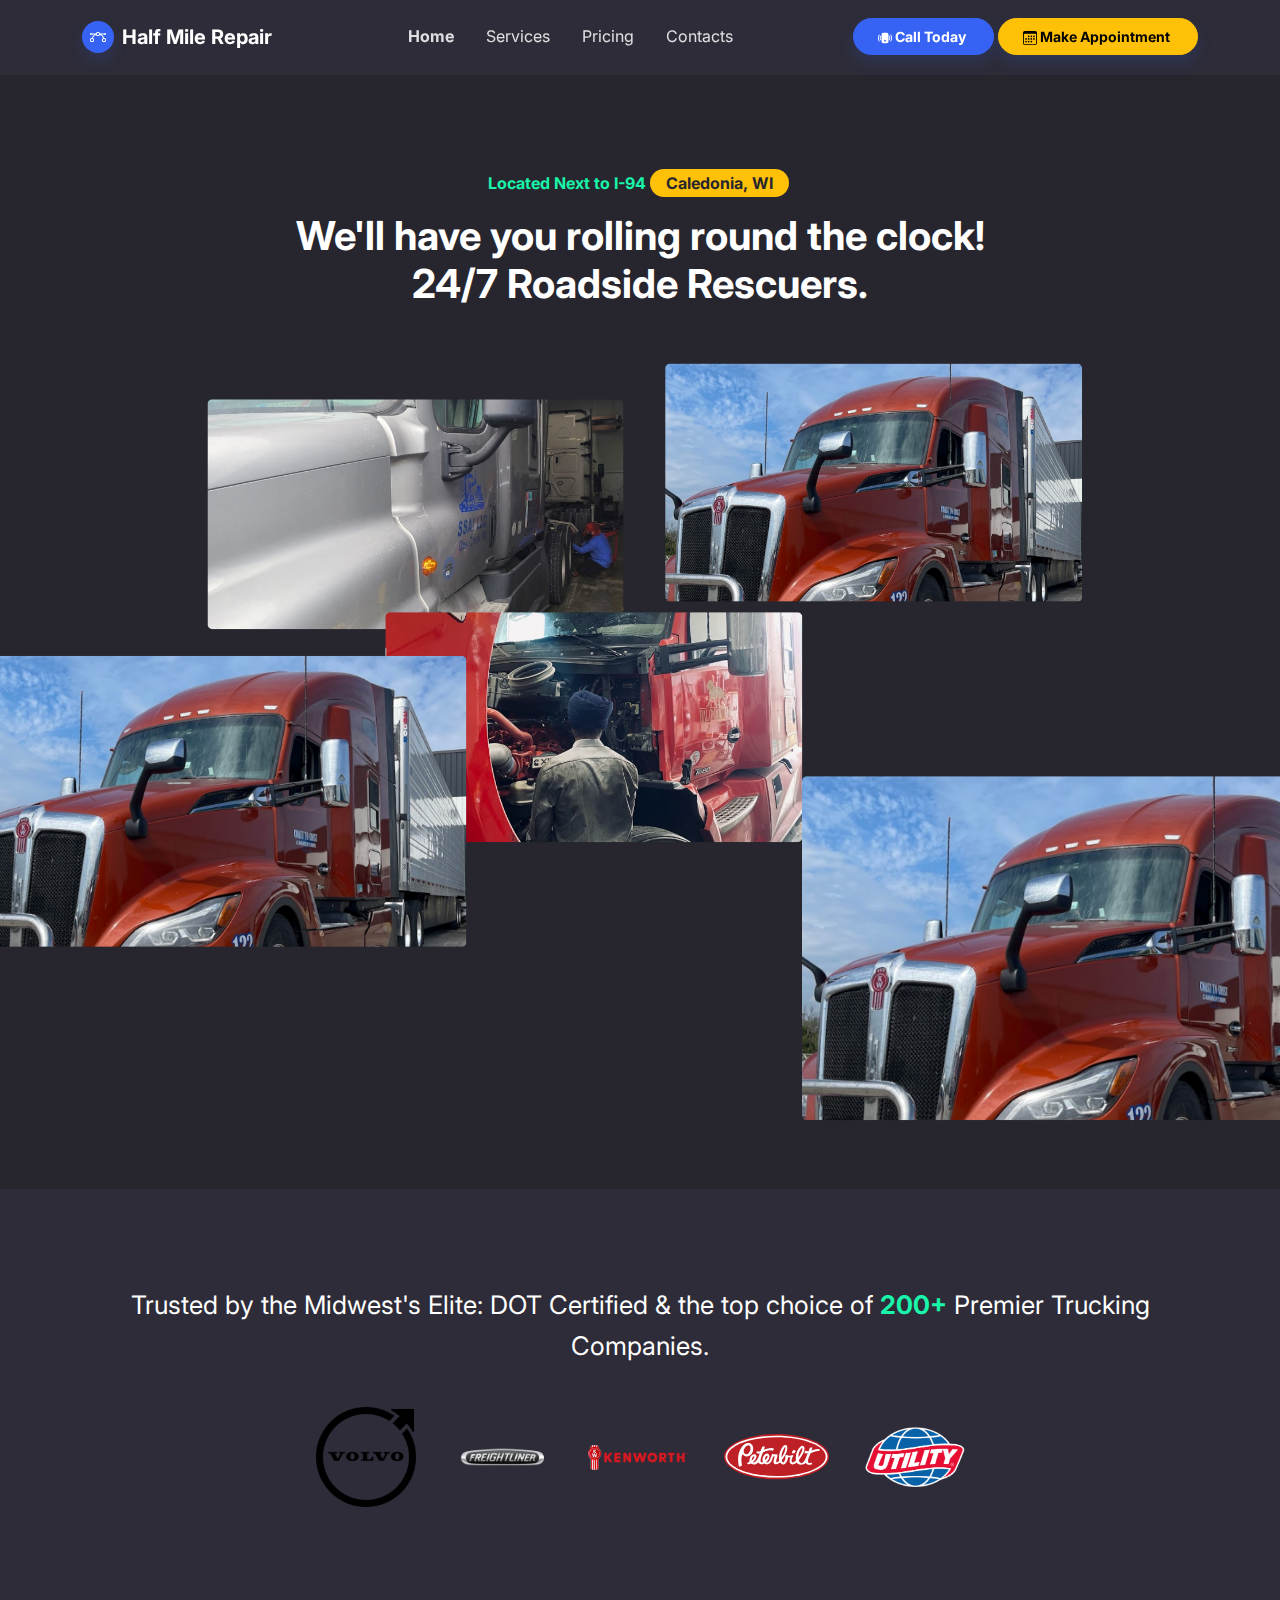
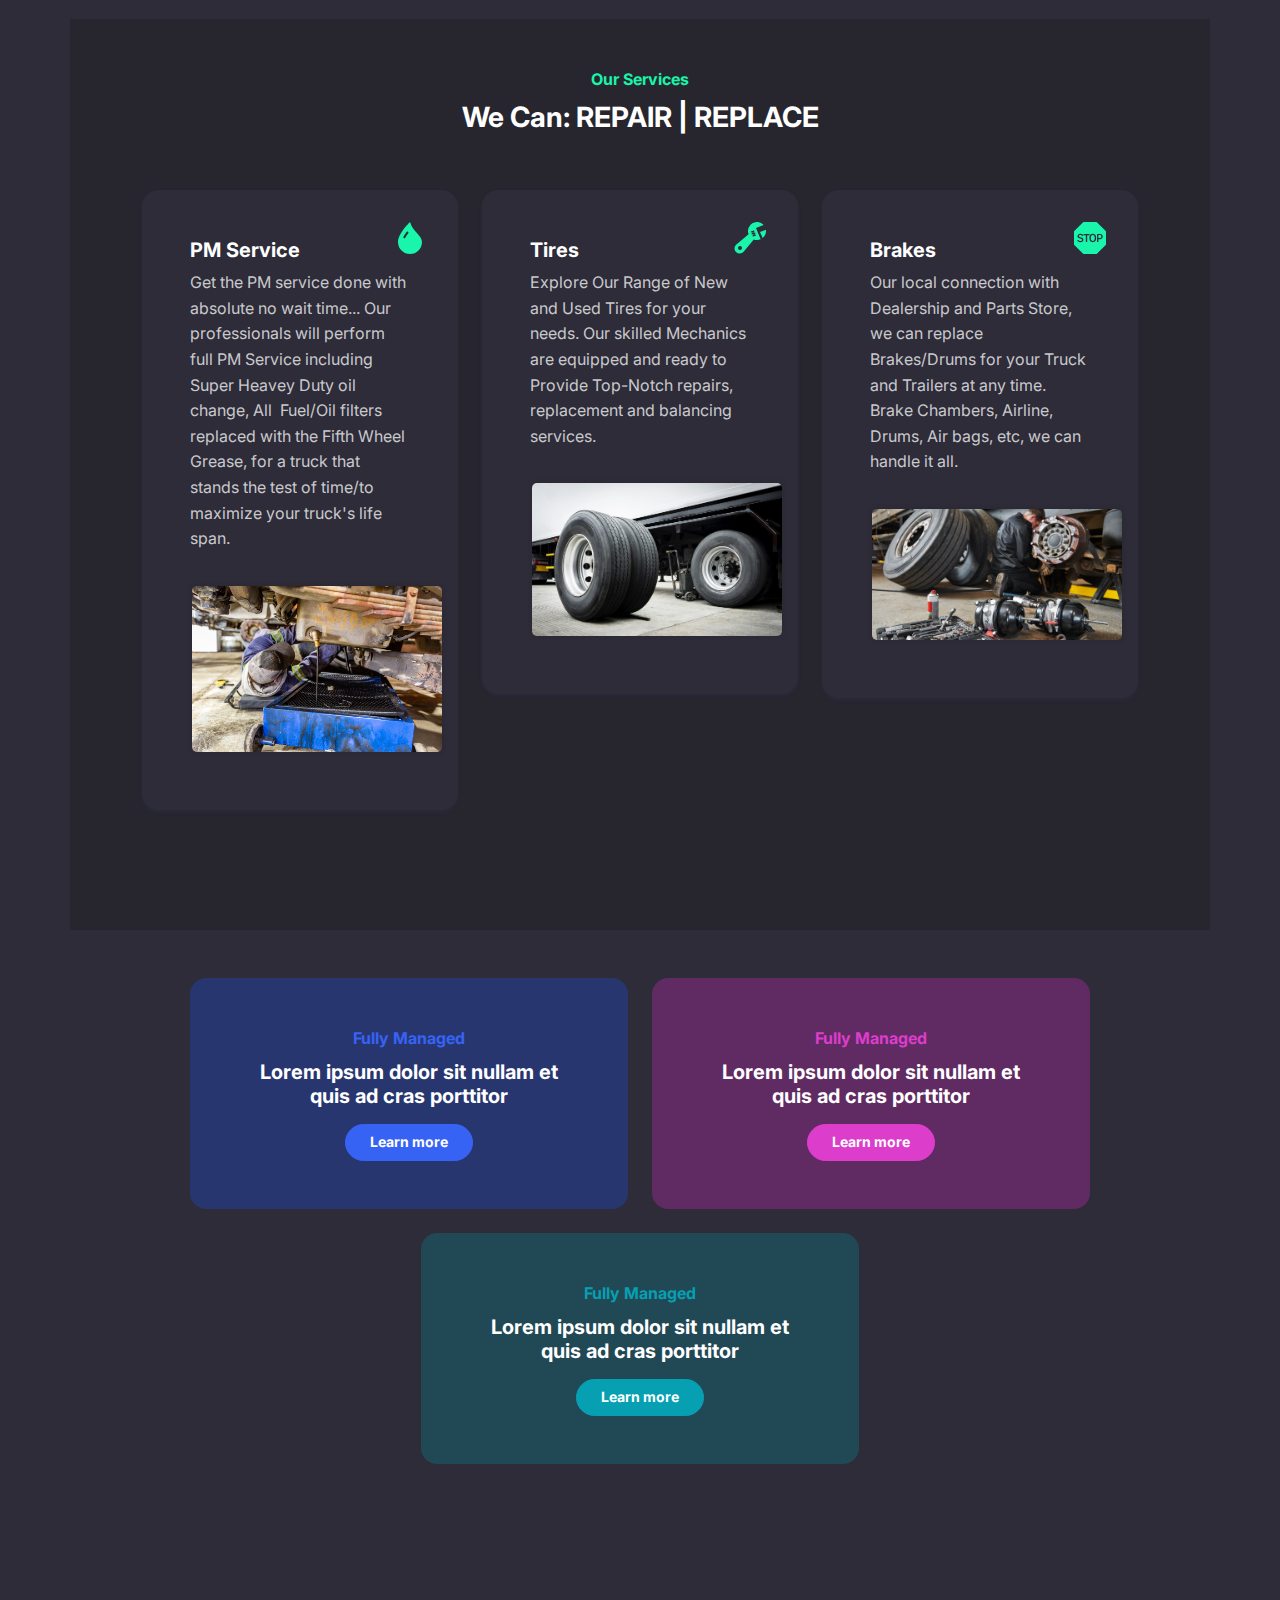
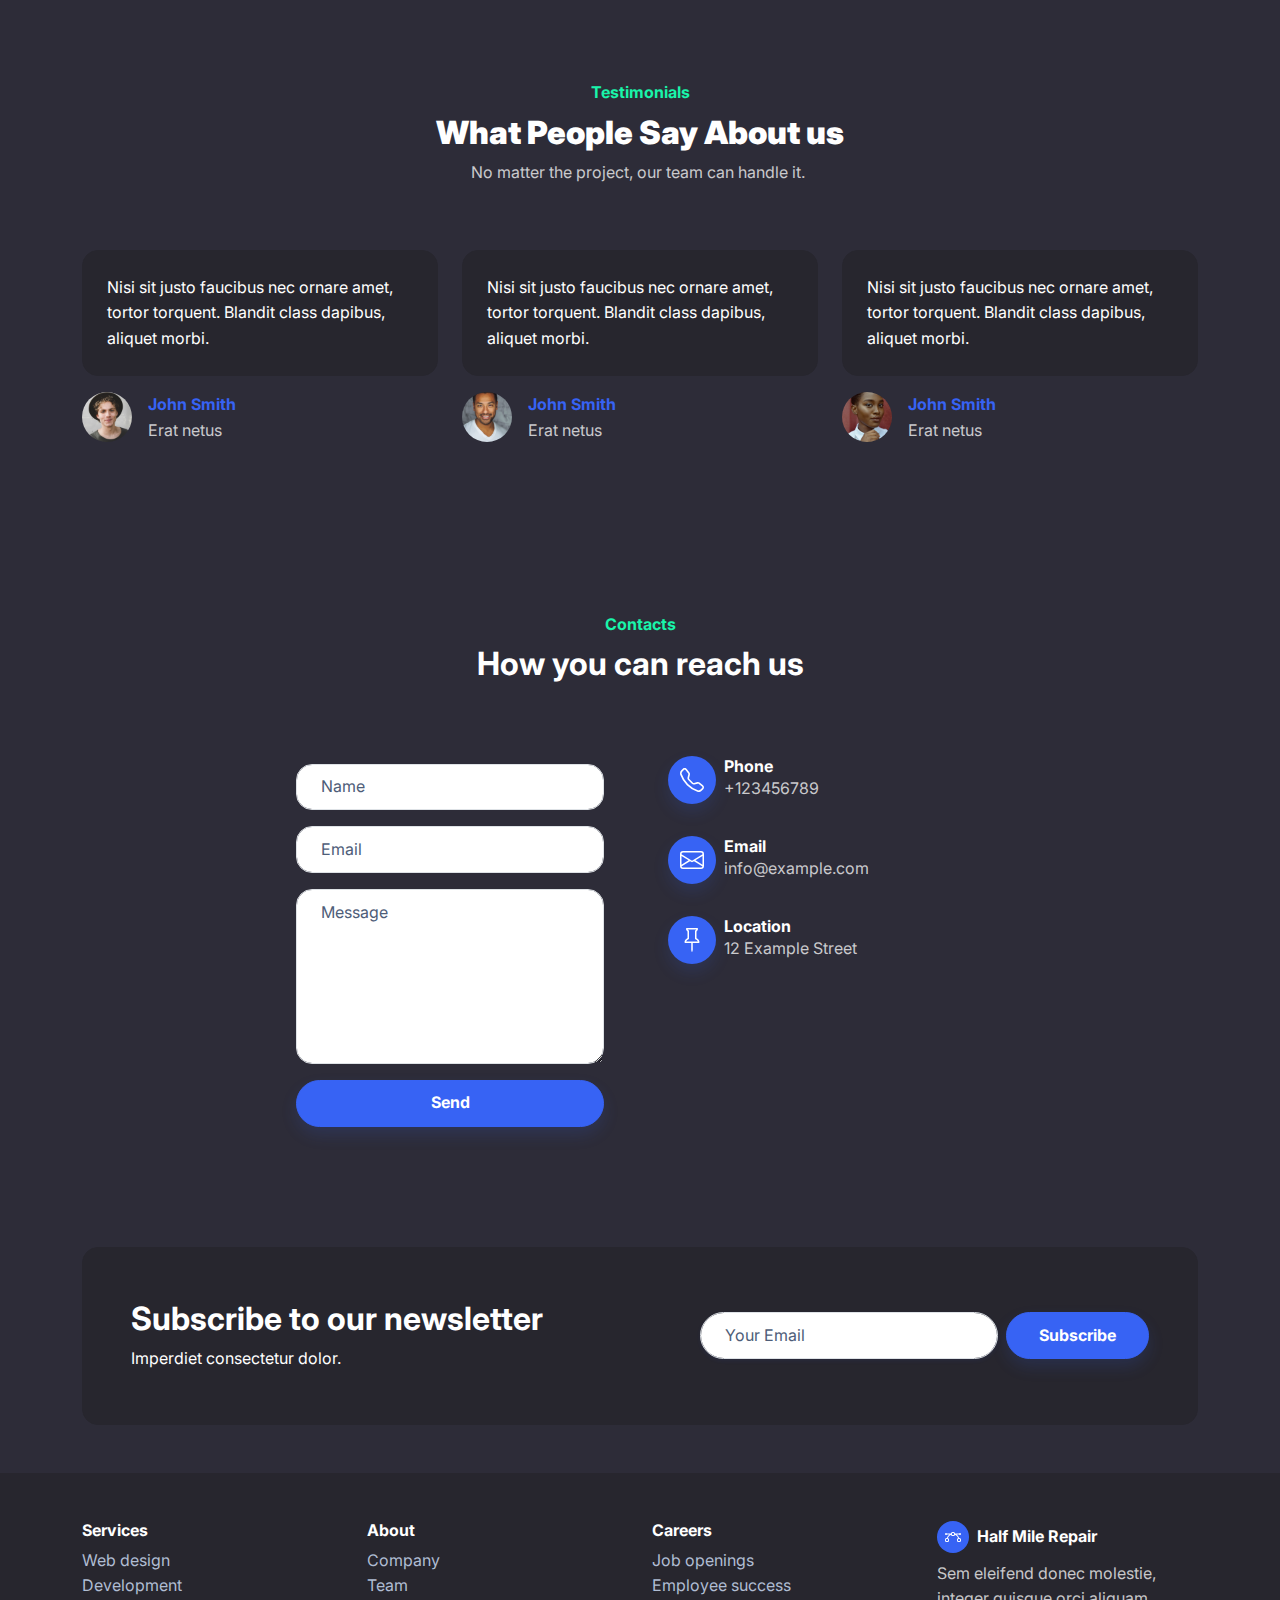
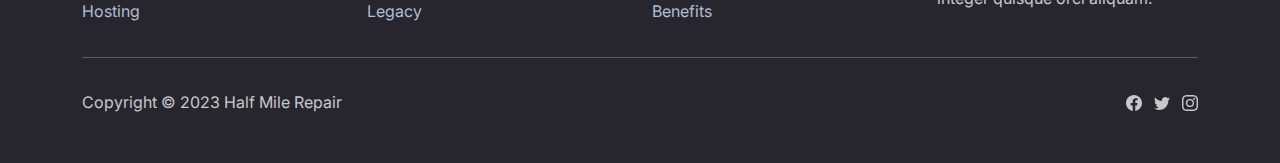
==== commit 2864e1e9: "Index Page update" ====
--- a/index.html
+++ b/index.html
@@ -8,6 +8,7 @@
     <meta name="description" content="Half Mile Repair team is available for 24/7">
     <link rel="stylesheet" href="assets/bootstrap/css/bootstrap.min.css">
     <link rel="stylesheet" href="https://fonts.googleapis.com/css?family=Inter:300italic,400italic,600italic,700italic,800italic,400,300,600,700,800&amp;display=swap">
+    <link rel="stylesheet" href="assets/css/swiper-icons.css">
     <link rel="stylesheet" href="assets/css/News-Cards.css">
 </head>
 
@@ -38,22 +39,24 @@
                 <div class="col-md-10 col-xl-8 text-center text-md-start mx-auto">
                     <div class="text-center">
                         <p class="fw-bold text-success mb-3">Located Next to I-94&nbsp;<span class="bg-warning text-dark rounded px-3 py-1">Caledonia, WI</span>&nbsp;</p>
-                        <h1 class="fw-bold">Will Get You Back on Road in No Time. 24/7</h1>
+                        <h1 class="fw-bold">We'll have you rolling round the clock! 24/7 Roadside Rescuers.</h1>
                     </div>
                 </div>
                 <div class="col-12 col-lg-10 mx-auto">
                     <div class="position-relative" style="display: flex;flex-wrap: wrap;justify-content: flex-end;">
-                        <div style="position: relative;flex: 0 0 45%;transform: translate3d(-15%, 35%, 0);"><img class="img-fluid" data-bss-parallax="" data-bss-parallax-speed="0.8" src="assets/img/products/header3.png"></div>
+                        <div style="position: relative;flex: 0 0 45%;transform: translate3d(-15%, 35%, 0);"><img class="img-fluid" data-bss-parallax="" data-bss-parallax-speed="0.2" src="assets/img/products/header3.png"></div>
                         <div style="position: relative;flex: 0 0 45%;transform: translate3d(-5%, 20%, 0);"><img class="img-fluid" data-bss-parallax="" data-bss-parallax-speed="0.4" src="assets/img/products/header2.png"></div>
-                        <div style="position: relative;flex: 0 0 60%;transform: translate3d(0, 0%, 0);"><img class="img-fluid" data-bss-parallax="" data-bss-parallax-speed="0.25" src="assets/img/products/header1.png"></div>
+                        <div style="position: relative;flex: 0 0 45%;transform: translate3d(50%, 20%, 0);"><img class="img-fluid" data-bss-parallax="" data-bss-parallax-speed="0.8" src="assets/img/products/header1.png"></div>
+                        <div style="position: relative;flex: 0 0 55%;transform: translate3d(-125%, 35%, 0);"><img class="img-fluid" data-bss-parallax="" data-bss-parallax-speed="0.65" src="assets/img/products/header2.png"></div>
+                        <div style="position: relative;flex: 0 0 65%;transform: translate3d(50%, -20%, 0);"><img class="img-fluid" data-bss-parallax="" data-bss-parallax-speed="0.2" src="assets/img/products/header2.png"></div>
                     </div>
                 </div>
             </div>
         </div>
     </header>
-    <section class="py-5">
+    <section class="m-5">
         <div class="container text-center py-5">
-            <p class="mb-4" style="font-size: 1.6rem;">DOT Certified +&nbsp; Favorite by <span class="text-success"><strong>200+</strong></span>&nbsp;of the best Trucking Companies in the Midwest.</p><a href="#"> <img class="m-3" src="assets/img/brands/Volvo.png" width="100px"></a><a href="#"> <img class="m-3" src="assets/img/brands/frightliner.png" width="100"></a><a href="#"> <img class="m-3" src="assets/img/brands/kenworth.png" width="100px"></a><a href="#"> <img class="m-3" src="assets/img/brands/Peterbilt.svg"></a><a href="#"> <img class="m-3" src="assets/img/brands/Utility%20Trailer.png" width="100 px"></a>
+            <p class="mb-4" style="font-size: 1.6rem;">Trusted by the Midwest's Elite: DOT Certified &amp; the top choice of&nbsp;<span class="text-success"><strong>200+</strong></span>&nbsp;Premier Trucking Companies.</p><a href="#"> <img class="m-3" src="assets/img/brands/Volvo.png" width="100px"></a><a href="#"> <img class="m-3" src="assets/img/brands/frightliner.png" width="100"></a><a href="#"> <img class="m-3" src="assets/img/brands/kenworth.png" width="100px"></a><a href="#"> <img class="m-3" src="assets/img/brands/Peterbilt.svg"></a><a href="#"> <img class="m-3" src="assets/img/brands/Utility%20Trailer.png" width="100 px"></a>
         </div>
     </section>
     <section>
@@ -73,7 +76,7 @@
                                         <path d="M8 16a6 6 0 0 0 6-6c0-1.655-1.122-2.904-2.432-4.362C10.254 4.176 8.75 2.503 8 0c0 0-6 5.686-6 10a6 6 0 0 0 6 6ZM6.646 4.646l.708.708c-.29.29-1.128 1.311-1.907 2.87l-.894-.448c.82-1.641 1.717-2.753 2.093-3.13Z"></path>
                                     </svg></div>
                                 <h5 class="fw-bold card-title">PM Service</h5>
-                                <p class="text-muted card-text mb-4">We will get your Truck IN and Out in no time. Our Professionals will perform full PM service on your truck.</p>
+                                <p class="text-muted card-text mb-4">Get the PM service done with absolute no wait time... Our professionals will perform full PM Service including Super Heavey Duty oil change, All&nbsp; Fuel/Oil filters replaced with the Fifth Wheel Grease, for a truck that stands the test of time/to maximize your truck's life span.</p>
                                 <figure class="figure snip1527">
                                     <div class="image"><img src="assets/img/brands/PMService.jpg"></div>
                                 </figure>
@@ -88,7 +91,7 @@
                                         <path d="M11.5 9c.653 0 1.273-.139 1.833-.39L12 5.5 11 3l3.826-1.53A4.5 4.5 0 0 0 7.29 6.092l-6.116 5.096a2.583 2.583 0 1 0 3.638 3.638L9.908 8.71A4.49 4.49 0 0 0 11.5 9Zm-1.292-4.361-.596.893.809-.27a.25.25 0 0 1 .287.377l-.596.893.809-.27.158.475-1.5.5a.25.25 0 0 1-.287-.376l.596-.893-.809.27a.25.25 0 0 1-.287-.377l.596-.893-.809.27-.158-.475 1.5-.5a.25.25 0 0 1 .287.376ZM3 14a1 1 0 1 1 0-2 1 1 0 0 1 0 2Z"></path>
                                     </svg></div>
                                 <h5 class="fw-bold card-title">Tires</h5>
-                                <p class="text-muted card-text mb-4">With our standard&nbsp;<strong class="text-light">Truck &amp; Trailer</strong>&nbsp;tires we can replace or repair tire on sight with 0 wait time. Our professionals with onsite machine we Repair, Replace &amp; Balance.</p>
+                                <p class="text-muted card-text mb-4">Explore Our Range of New and Used Tires for your needs. Our skilled Mechanics are equipped and ready to Provide Top-Notch repairs, replacement and balancing services.&nbsp;</p>
                                 <figure class="figure snip1527">
                                     <div class="image"><img src="assets/img/brands/TireSerivce.jpg"></div>
                                 </figure>
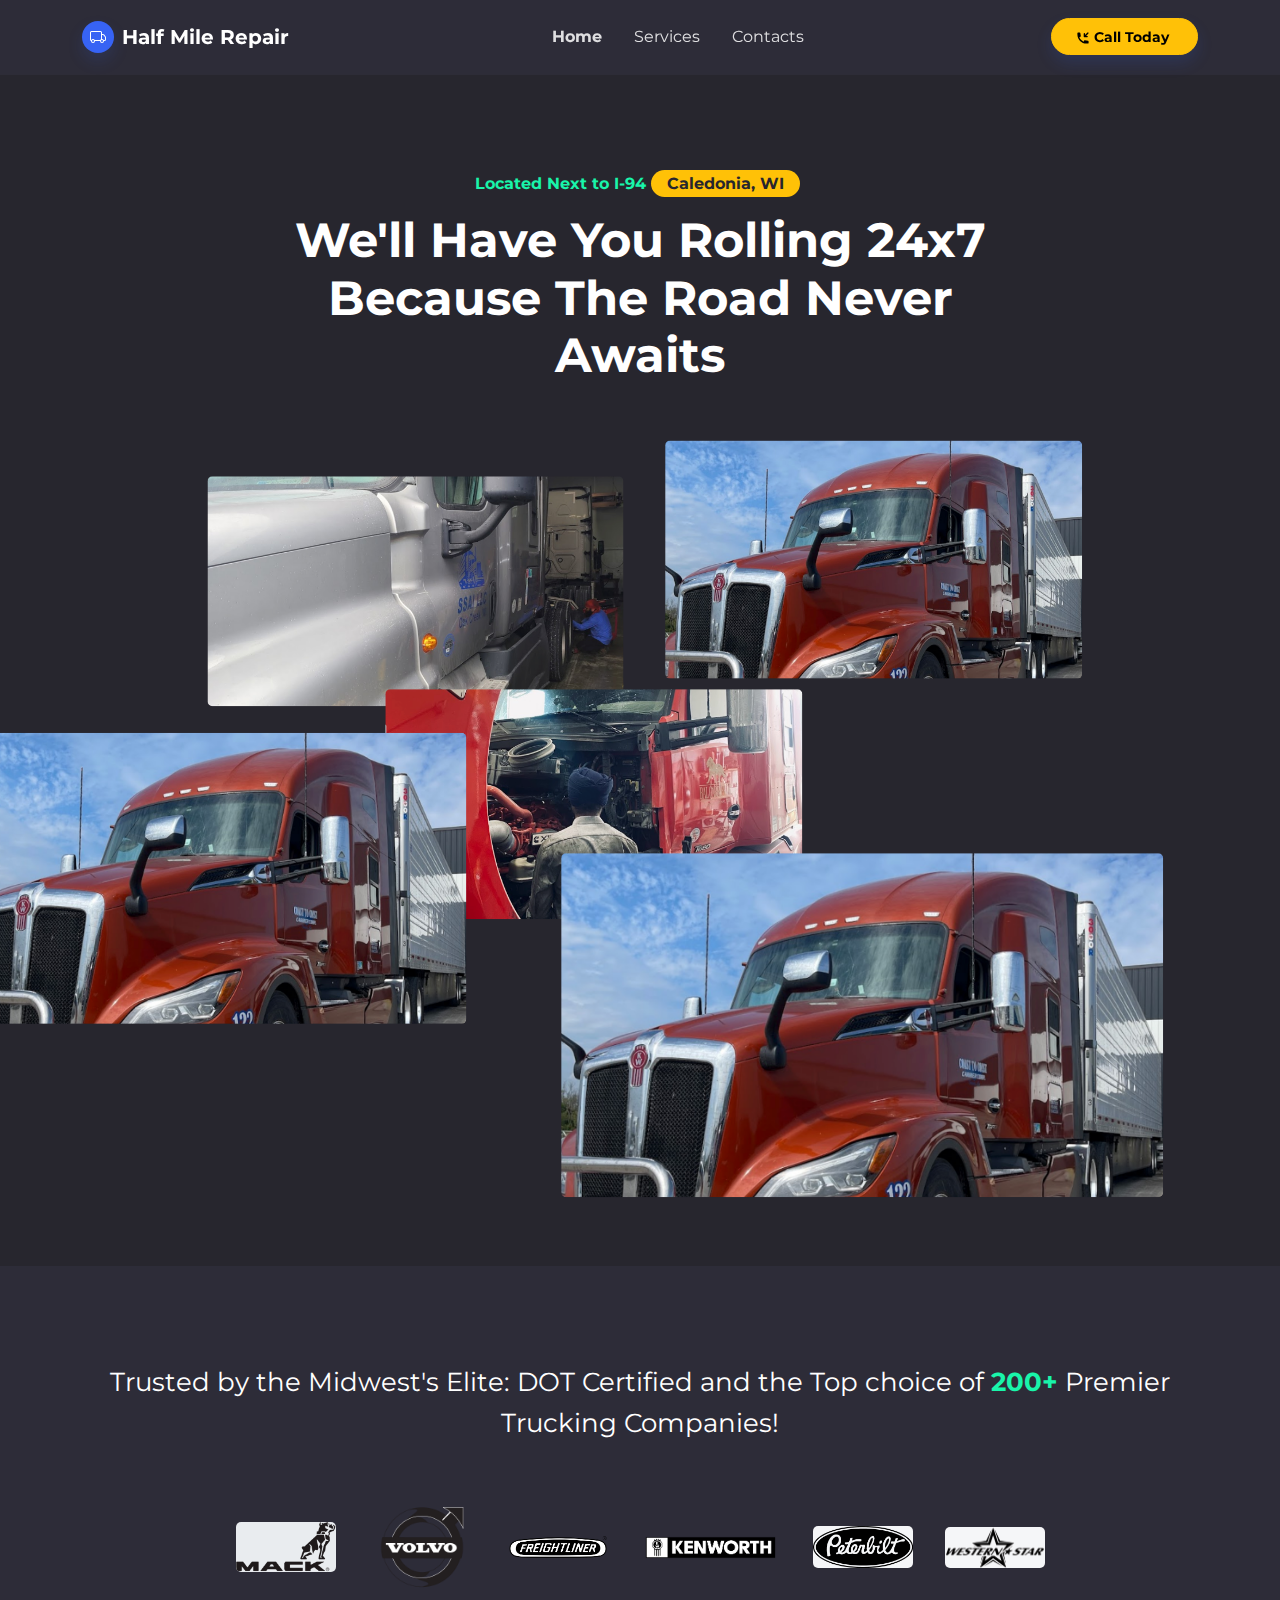
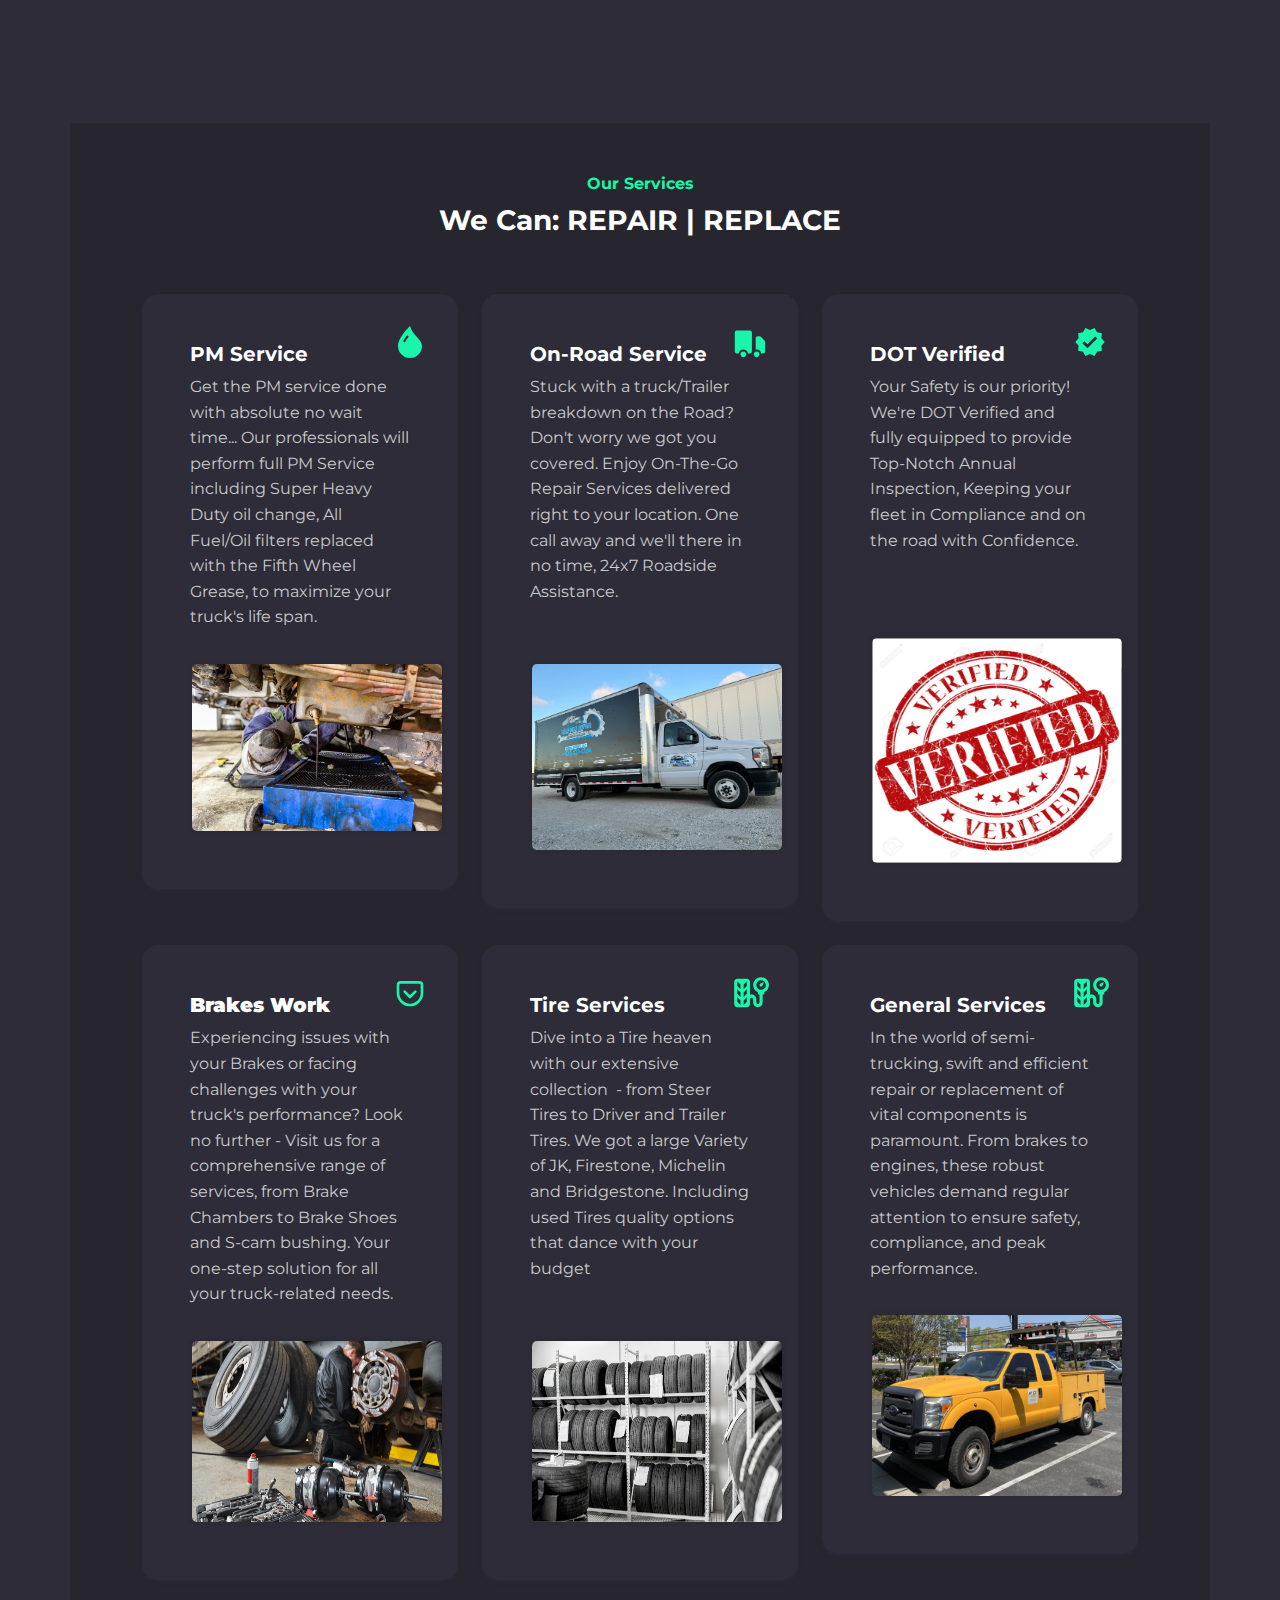
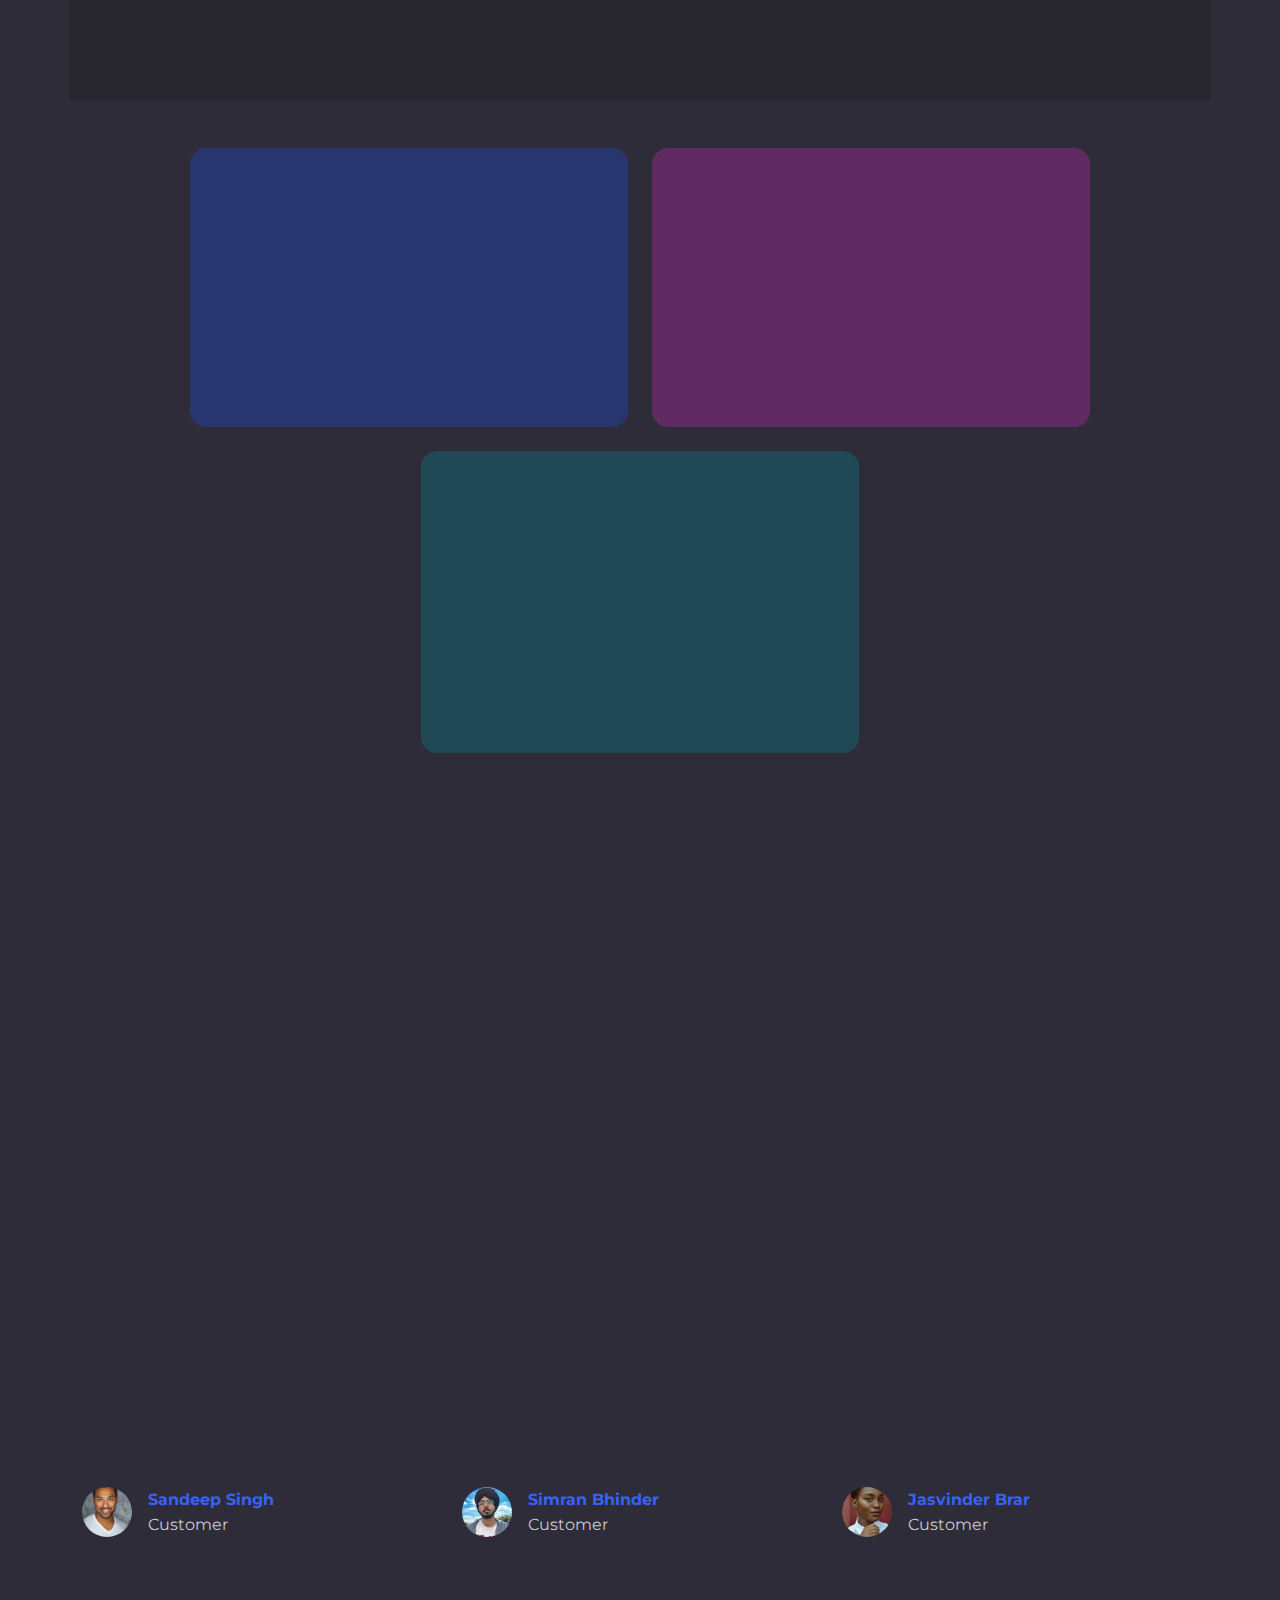
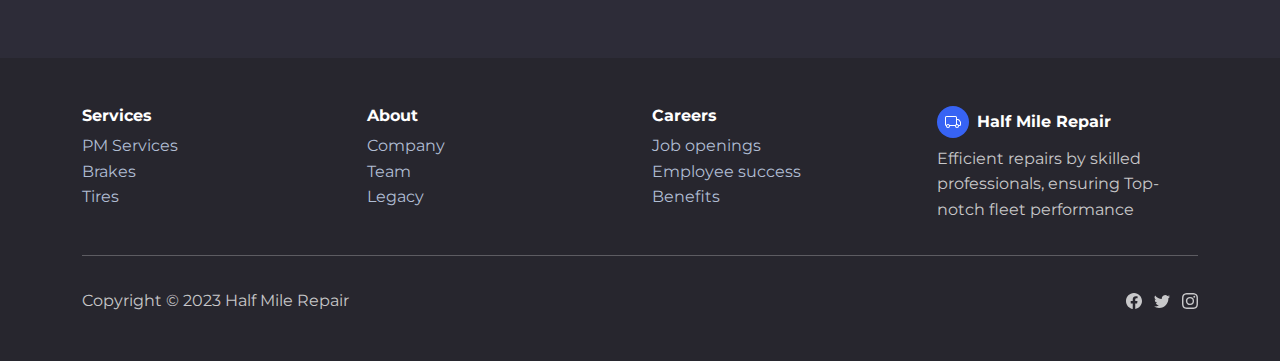
==== commit 89a17b8c: "website updates" ====
--- a/index.html
+++ b/index.html
@@ -5,31 +5,51 @@
     <meta charset="utf-8">
     <meta name="viewport" content="width=device-width, initial-scale=1.0, shrink-to-fit=no">
     <title>Home - Half Mile Repair</title>
-    <meta name="description" content="Half Mile Repair team is available for 24/7">
+    <link rel="canonical" href="https://halfmilerepair.com/">
+    <meta property="og:url" content="https://halfmilerepair.com/">
+    <meta name="description" content="Welcome to Half Mile Repair &amp; Service, your premier destination for semi-truck and trailer repairs. Our 24/7 service ensures swift and reliable solutions, minimizing your downtime. Our technicians bring unmatched expertise to handle diagnostics, transmission, brakes, and more. Benefit from our state-of-the-art facility and emergency roadside assistance. Transparent communication, fair pricing, and a commitment to excellence make us your trusted partner. Whether you're an owner-operator or managing a fleet, Halfmile Repair Service is dedicated to keeping your vehicles in peak condition. Experience the difference – contact us today!">
+    <script type="application/ld+json">
+        {
+            "@context": "http://schema.org",
+            "@type": "WebSite",
+            "name": "Halfmile Repair Service",
+            "url": "https://halfmilerepair.com/"
+        }
+    </script>
+    <link rel="icon" type="image/png" sizes="1028x1028" href="assets/img/16.png">
+    <link rel="icon" type="image/png" sizes="1028x1028" href="assets/img/16.png" media="(prefers-color-scheme: dark)">
+    <link rel="icon" type="image/png" sizes="1028x1028" href="assets/img/16.png">
+    <link rel="icon" type="image/png" sizes="1028x1028" href="assets/img/16.png" media="(prefers-color-scheme: dark)">
+    <link rel="icon" type="image/png" sizes="1028x1028" href="assets/img/16.png">
+    <link rel="icon" type="image/png" sizes="1028x1028" href="assets/img/16.png">
+    <link rel="icon" type="image/png" sizes="1028x1028" href="assets/img/16.png">
     <link rel="stylesheet" href="assets/bootstrap/css/bootstrap.min.css">
     <link rel="stylesheet" href="https://fonts.googleapis.com/css?family=Inter:300italic,400italic,600italic,700italic,800italic,400,300,600,700,800&amp;display=swap">
+    <link rel="stylesheet" href="https://fonts.googleapis.com/css?family=ABeeZee&amp;display=swap">
+    <link rel="stylesheet" href="https://fonts.googleapis.com/css?family=Cormorant+SC&amp;display=swap">
+    <link rel="stylesheet" href="https://fonts.googleapis.com/css?family=Montserrat&amp;display=swap">
     <link rel="stylesheet" href="assets/css/swiper-icons.css">
+    <link rel="stylesheet" href="assets/css/bs-theme-overrides.css">
+    <link rel="stylesheet" href="assets/css/aos.min.css">
+    <link rel="stylesheet" href="assets/css/animate.min.css">
+    <link rel="stylesheet" href="assets/css/Contact-Form-v2-Modal--Full-with-Google-Map.css">
     <link rel="stylesheet" href="assets/css/News-Cards.css">
 </head>
 
 <body>
     <nav class="navbar navbar-expand-md sticky-top py-3 navbar-dark" id="mainNav">
-        <div class="container"><a class="navbar-brand d-flex align-items-center" href="/"><span class="bs-icon-sm bs-icon-circle bs-icon-primary shadow d-flex justify-content-center align-items-center me-2 bs-icon"><svg xmlns="http://www.w3.org/2000/svg" width="1em" height="1em" fill="currentColor" viewBox="0 0 16 16" class="bi bi-bezier">
-                        <path fill-rule="evenodd" d="M0 10.5A1.5 1.5 0 0 1 1.5 9h1A1.5 1.5 0 0 1 4 10.5v1A1.5 1.5 0 0 1 2.5 13h-1A1.5 1.5 0 0 1 0 11.5v-1zm1.5-.5a.5.5 0 0 0-.5.5v1a.5.5 0 0 0 .5.5h1a.5.5 0 0 0 .5-.5v-1a.5.5 0 0 0-.5-.5h-1zm10.5.5A1.5 1.5 0 0 1 13.5 9h1a1.5 1.5 0 0 1 1.5 1.5v1a1.5 1.5 0 0 1-1.5 1.5h-1a1.5 1.5 0 0 1-1.5-1.5v-1zm1.5-.5a.5.5 0 0 0-.5.5v1a.5.5 0 0 0 .5.5h1a.5.5 0 0 0 .5-.5v-1a.5.5 0 0 0-.5-.5h-1zM6 4.5A1.5 1.5 0 0 1 7.5 3h1A1.5 1.5 0 0 1 10 4.5v1A1.5 1.5 0 0 1 8.5 7h-1A1.5 1.5 0 0 1 6 5.5v-1zM7.5 4a.5.5 0 0 0-.5.5v1a.5.5 0 0 0 .5.5h1a.5.5 0 0 0 .5-.5v-1a.5.5 0 0 0-.5-.5h-1z"></path>
-                        <path d="M6 4.5H1.866a1 1 0 1 0 0 1h2.668A6.517 6.517 0 0 0 1.814 9H2.5c.123 0 .244.015.358.043a5.517 5.517 0 0 1 3.185-3.185A1.503 1.503 0 0 1 6 5.5v-1zm3.957 1.358A1.5 1.5 0 0 0 10 5.5v-1h4.134a1 1 0 1 1 0 1h-2.668a6.517 6.517 0 0 1 2.72 3.5H13.5c-.123 0-.243.015-.358.043a5.517 5.517 0 0 0-3.185-3.185z"></path>
+        <div class="container"><a class="navbar-brand d-flex align-items-center" href="/"><span class="bs-icon-sm bs-icon-circle bs-icon-primary shadow d-flex justify-content-center align-items-center me-2 bs-icon"><svg xmlns="http://www.w3.org/2000/svg" width="1em" height="1em" fill="currentColor" viewBox="0 0 16 16" class="bi bi-truck">
+                        <path d="M0 3.5A1.5 1.5 0 0 1 1.5 2h9A1.5 1.5 0 0 1 12 3.5V5h1.02a1.5 1.5 0 0 1 1.17.563l1.481 1.85a1.5 1.5 0 0 1 .329.938V10.5a1.5 1.5 0 0 1-1.5 1.5H14a2 2 0 1 1-4 0H5a2 2 0 1 1-3.998-.085A1.5 1.5 0 0 1 0 10.5v-7zm1.294 7.456A1.999 1.999 0 0 1 4.732 11h5.536a2.01 2.01 0 0 1 .732-.732V3.5a.5.5 0 0 0-.5-.5h-9a.5.5 0 0 0-.5.5v7a.5.5 0 0 0 .294.456zM12 10a2 2 0 0 1 1.732 1h.768a.5.5 0 0 0 .5-.5V8.35a.5.5 0 0 0-.11-.312l-1.48-1.85A.5.5 0 0 0 13.02 6H12v4zm-9 1a1 1 0 1 0 0 2 1 1 0 0 0 0-2zm9 0a1 1 0 1 0 0 2 1 1 0 0 0 0-2z"></path>
                     </svg></span><span>Half Mile Repair</span></a><button data-bs-toggle="collapse" class="navbar-toggler" data-bs-target="#navcol-1"><span class="visually-hidden">Toggle navigation</span><span class="navbar-toggler-icon"></span></button>
             <div class="collapse navbar-collapse" id="navcol-1">
                 <ul class="navbar-nav mx-auto">
                     <li class="nav-item"><a class="nav-link active" href="index.html">Home</a></li>
                     <li class="nav-item"><a class="nav-link" href="services.html">Services</a></li>
-                    <li class="nav-item"><a class="nav-link" href="pricing.html">Pricing</a></li>
                     <li class="nav-item"><a class="nav-link" href="contacts.html">Contacts</a></li>
-                </ul><a class="btn btn-primary btn-sm shadow" role="button" href="signup.html"><svg xmlns="http://www.w3.org/2000/svg" width="1em" height="1em" fill="currentColor" viewBox="0 0 16 16" class="bi bi-phone-vibrate-fill">
-                        <path d="M4 4a2 2 0 0 1 2-2h4a2 2 0 0 1 2 2v8a2 2 0 0 1-2 2H6a2 2 0 0 1-2-2V4zm5 7a1 1 0 1 0-2 0 1 1 0 0 0 2 0zM1.807 4.734a.5.5 0 1 0-.884-.468A7.967 7.967 0 0 0 0 8c0 1.347.334 2.618.923 3.734a.5.5 0 1 0 .884-.468A6.967 6.967 0 0 1 1 8c0-1.18.292-2.292.807-3.266zm13.27-.468a.5.5 0 0 0-.884.468C14.708 5.708 15 6.819 15 8c0 1.18-.292 2.292-.807 3.266a.5.5 0 0 0 .884.468A7.967 7.967 0 0 0 16 8a7.967 7.967 0 0 0-.923-3.734zM3.34 6.182a.5.5 0 1 0-.93-.364A5.986 5.986 0 0 0 2 8c0 .769.145 1.505.41 2.182a.5.5 0 1 0 .93-.364A4.986 4.986 0 0 1 3 8c0-.642.12-1.255.34-1.818zm10.25-.364a.5.5 0 0 0-.93.364c.22.563.34 1.176.34 1.818 0 .642-.12 1.255-.34 1.818a.5.5 0 0 0 .93.364C13.856 9.505 14 8.769 14 8c0-.769-.145-1.505-.41-2.182z"></path>
-                    </svg>&nbsp;Call Today&nbsp;</a><a class="btn btn-warning btn-sm shadow ms-1" role="button" href="signup.html"><svg xmlns="http://www.w3.org/2000/svg" width="1em" height="1em" fill="currentColor" viewBox="0 0 16 16" class="bi bi-calendar3">
-                        <path d="M14 0H2a2 2 0 0 0-2 2v12a2 2 0 0 0 2 2h12a2 2 0 0 0 2-2V2a2 2 0 0 0-2-2zM1 3.857C1 3.384 1.448 3 2 3h12c.552 0 1 .384 1 .857v10.286c0 .473-.448.857-1 .857H2c-.552 0-1-.384-1-.857V3.857z"></path>
-                        <path d="M6.5 7a1 1 0 1 0 0-2 1 1 0 0 0 0 2zm3 0a1 1 0 1 0 0-2 1 1 0 0 0 0 2zm3 0a1 1 0 1 0 0-2 1 1 0 0 0 0 2zm-9 3a1 1 0 1 0 0-2 1 1 0 0 0 0 2zm3 0a1 1 0 1 0 0-2 1 1 0 0 0 0 2zm3 0a1 1 0 1 0 0-2 1 1 0 0 0 0 2zm3 0a1 1 0 1 0 0-2 1 1 0 0 0 0 2zm-9 3a1 1 0 1 0 0-2 1 1 0 0 0 0 2zm3 0a1 1 0 1 0 0-2 1 1 0 0 0 0 2zm3 0a1 1 0 1 0 0-2 1 1 0 0 0 0 2z"></path>
-                    </svg>&nbsp;Make Appointment&nbsp;</a>
+                </ul><button class="btn btn-warning btn-sm shadow" type="button"><svg xmlns="http://www.w3.org/2000/svg" width="1em" height="1em" viewBox="0 0 20 20" fill="none">
+                        <path d="M14.4142 7L17.7071 3.70711C18.0976 3.31658 18.0976 2.68342 17.7071 2.29289C17.3166 1.90237 16.6834 1.90237 16.2929 2.29289L13 5.58579V4C13 3.44772 12.5523 3 12 3C11.4477 3 11 3.44772 11 4V7.99931C11 8.00031 11 8.002 11 8.003C11.0004 8.1375 11.0273 8.26575 11.0759 8.38278C11.1236 8.49805 11.1937 8.6062 11.2864 8.70055C11.2907 8.70494 11.2951 8.70929 11.2995 8.7136C11.3938 8.80626 11.502 8.87643 11.6172 8.92412C11.7351 8.97301 11.8644 9 12 9H16C16.5523 9 17 8.55228 17 8C17 7.44772 16.5523 7 16 7H14.4142Z" fill="currentColor"></path>
+                        <path d="M2 3C2 2.44772 2.44772 2 3 2H5.15287C5.64171 2 6.0589 2.35341 6.13927 2.8356L6.87858 7.27147C6.95075 7.70451 6.73206 8.13397 6.3394 8.3303L4.79126 9.10437C5.90756 11.8783 8.12168 14.0924 10.8956 15.2087L11.6697 13.6606C11.866 13.2679 12.2955 13.0492 12.7285 13.1214L17.1644 13.8607C17.6466 13.9411 18 14.3583 18 14.8471V17C18 17.5523 17.5523 18 17 18H15C7.8203 18 2 12.1797 2 5V3Z" fill="currentColor"></path>
+                    </svg>&nbsp;Call Today&nbsp;</button>
             </div>
         </div>
     </nav>
@@ -39,7 +59,7 @@
                 <div class="col-md-10 col-xl-8 text-center text-md-start mx-auto">
                     <div class="text-center">
                         <p class="fw-bold text-success mb-3">Located Next to I-94&nbsp;<span class="bg-warning text-dark rounded px-3 py-1">Caledonia, WI</span>&nbsp;</p>
-                        <h1 class="fw-bold">We'll have you rolling round the clock! 24/7 Roadside Rescuers.</h1>
+                        <h1 class="display-5 fw-bolder float-none" id="title-1">We'll Have You Rolling 24x7 Because The Road Never Awaits</h1>
                     </div>
                 </div>
                 <div class="col-12 col-lg-10 mx-auto">
@@ -48,7 +68,7 @@
                         <div style="position: relative;flex: 0 0 45%;transform: translate3d(-5%, 20%, 0);"><img class="img-fluid" data-bss-parallax="" data-bss-parallax-speed="0.4" src="assets/img/products/header2.png"></div>
                         <div style="position: relative;flex: 0 0 45%;transform: translate3d(50%, 20%, 0);"><img class="img-fluid" data-bss-parallax="" data-bss-parallax-speed="0.8" src="assets/img/products/header1.png"></div>
                         <div style="position: relative;flex: 0 0 55%;transform: translate3d(-125%, 35%, 0);"><img class="img-fluid" data-bss-parallax="" data-bss-parallax-speed="0.65" src="assets/img/products/header2.png"></div>
-                        <div style="position: relative;flex: 0 0 65%;transform: translate3d(50%, -20%, 0);"><img class="img-fluid" data-bss-parallax="" data-bss-parallax-speed="0.2" src="assets/img/products/header2.png"></div>
+                        <div style="position: relative;flex: 0 0 65%;transform: translate3d(10%, -20%, 0);"><img class="img-fluid" data-bss-parallax="" data-bss-parallax-speed="0.2" src="assets/img/products/header2.png"></div>
                     </div>
                 </div>
             </div>
@@ -56,7 +76,7 @@
     </header>
     <section class="m-5">
         <div class="container text-center py-5">
-            <p class="mb-4" style="font-size: 1.6rem;">Trusted by the Midwest's Elite: DOT Certified &amp; the top choice of&nbsp;<span class="text-success"><strong>200+</strong></span>&nbsp;Premier Trucking Companies.</p><a href="#"> <img class="m-3" src="assets/img/brands/Volvo.png" width="100px"></a><a href="#"> <img class="m-3" src="assets/img/brands/frightliner.png" width="100"></a><a href="#"> <img class="m-3" src="assets/img/brands/kenworth.png" width="100px"></a><a href="#"> <img class="m-3" src="assets/img/brands/Peterbilt.svg"></a><a href="#"> <img class="m-3" src="assets/img/brands/Utility%20Trailer.png" width="100 px"></a>
+            <p class="mb-4" style="font-size: 1.6rem;">Trusted by the Midwest's Elite: DOT Certified and the Top choice of&nbsp;<span class="text-success"><strong>200+</strong></span>&nbsp;Premier Trucking Companies!</p><a href="#"> <img class="bg-body-secondary m-3" src="assets/img/brands/pngwing.com.png" width="100px"></a><a href="#"> <img class="m-3" src="assets/img/brands/pngwing.com%20(5).png" width="100px"></a><a href="#"> <img class="m-3" src="assets/img/brands/pngwing.com%20(1).png" width="100"></a><a href="#"> <img class="m-3" src="assets/img/brands/pngwing.com%20(2).png" width="133" height="127"></a><a href="#"> <img class="bg-body-tertiary m-3" src="assets/img/brands/pngwing.com%20(3).png" width="100px"><img class="bg-body-tertiary m-3" src="assets/img/brands/pngwing.com%20(4).png" width="100px"></a>
         </div>
     </section>
     <section>
@@ -76,7 +96,7 @@
                                         <path d="M8 16a6 6 0 0 0 6-6c0-1.655-1.122-2.904-2.432-4.362C10.254 4.176 8.75 2.503 8 0c0 0-6 5.686-6 10a6 6 0 0 0 6 6ZM6.646 4.646l.708.708c-.29.29-1.128 1.311-1.907 2.87l-.894-.448c.82-1.641 1.717-2.753 2.093-3.13Z"></path>
                                     </svg></div>
                                 <h5 class="fw-bold card-title">PM Service</h5>
-                                <p class="text-muted card-text mb-4">Get the PM service done with absolute no wait time... Our professionals will perform full PM Service including Super Heavey Duty oil change, All&nbsp; Fuel/Oil filters replaced with the Fifth Wheel Grease, for a truck that stands the test of time/to maximize your truck's life span.</p>
+                                <p class="text-muted card-text mb-4">Get the PM service done with absolute no wait time... Our professionals will perform full PM Service including Super Heavy Duty oil change, All&nbsp; Fuel/Oil filters replaced with the Fifth Wheel Grease, to maximize your truck's life span.</p>
                                 <figure class="figure snip1527">
                                     <div class="image"><img src="assets/img/brands/PMService.jpg"></div>
                                 </figure>
@@ -86,29 +106,95 @@
                     <div class="col mb-4">
                         <div class="card shadow-sm">
                             <div class="card-body px-4 py-5 px-md-5">
-                                <div class="bs-icon-lg d-flex justify-content-center align-items-center mb-3 bs-icon" style="top: 1rem;right: 1rem;position: absolute;"><svg xmlns="http://www.w3.org/2000/svg" width="1em" height="1em" fill="currentColor" viewBox="0 0 16 16" class="bi bi-wrench-adjustable text-success">
-                                        <path d="M16 4.5a4.492 4.492 0 0 1-1.703 3.526L13 5l2.959-1.11c.027.2.041.403.041.61Z"></path>
-                                        <path d="M11.5 9c.653 0 1.273-.139 1.833-.39L12 5.5 11 3l3.826-1.53A4.5 4.5 0 0 0 7.29 6.092l-6.116 5.096a2.583 2.583 0 1 0 3.638 3.638L9.908 8.71A4.49 4.49 0 0 0 11.5 9Zm-1.292-4.361-.596.893.809-.27a.25.25 0 0 1 .287.377l-.596.893.809-.27.158.475-1.5.5a.25.25 0 0 1-.287-.376l.596-.893-.809.27a.25.25 0 0 1-.287-.377l.596-.893-.809.27-.158-.475 1.5-.5a.25.25 0 0 1 .287.376ZM3 14a1 1 0 1 1 0-2 1 1 0 0 1 0 2Z"></path>
-                                    </svg></div>
-                                <h5 class="fw-bold card-title">Tires</h5>
-                                <p class="text-muted card-text mb-4">Explore Our Range of New and Used Tires for your needs. Our skilled Mechanics are equipped and ready to Provide Top-Notch repairs, replacement and balancing services.&nbsp;</p>
-                                <figure class="figure snip1527">
-                                    <div class="image"><img src="assets/img/brands/TireSerivce.jpg"></div>
-                                </figure>
-                            </div>
-                        </div>
-                    </div>
-                    <div class="col mb-4">
-                        <div class="card shadow-sm">
-                            <div class="card-body px-4 py-5 px-md-5">
-                                <div class="bs-icon-lg d-flex justify-content-center align-items-center mb-3 bs-icon" style="top: 1rem;right: 1rem;position: absolute;"><svg xmlns="http://www.w3.org/2000/svg" width="1em" height="1em" fill="currentColor" viewBox="0 0 16 16" class="bi bi-sign-stop-fill text-success">
-                                        <path d="M10.371 8.277v-.553c0-.827-.422-1.234-.987-1.234-.572 0-.99.407-.99 1.234v.553c0 .83.418 1.237.99 1.237.565 0 .987-.408.987-1.237Zm2.586-.24c.463 0 .735-.272.735-.744s-.272-.741-.735-.741h-.774v1.485h.774Z"></path>
-                                        <path d="M4.893 0a.5.5 0 0 0-.353.146L.146 4.54A.5.5 0 0 0 0 4.893v6.214a.5.5 0 0 0 .146.353l4.394 4.394a.5.5 0 0 0 .353.146h6.214a.5.5 0 0 0 .353-.146l4.394-4.394a.5.5 0 0 0 .146-.353V4.893a.5.5 0 0 0-.146-.353L11.46.146A.5.5 0 0 0 11.107 0H4.893ZM3.16 10.08c-.931 0-1.447-.493-1.494-1.132h.653c.065.346.396.583.891.583.524 0 .83-.246.83-.62 0-.303-.203-.467-.637-.572l-.656-.164c-.61-.147-.978-.51-.978-1.078 0-.706.597-1.184 1.444-1.184.853 0 1.386.475 1.436 1.087h-.645c-.064-.32-.352-.542-.797-.542-.472 0-.77.246-.77.6 0 .261.196.437.553.522l.654.161c.673.164 1.06.487 1.06 1.11 0 .736-.574 1.228-1.544 1.228Zm3.427-3.51V10h-.665V6.57H4.753V6h3.006v.568H6.587Zm4.458 1.16v.544c0 1.131-.636 1.805-1.661 1.805-1.026 0-1.664-.674-1.664-1.805V7.73c0-1.136.638-1.807 1.664-1.807 1.025 0 1.66.674 1.66 1.807ZM11.52 6h1.535c.82 0 1.316.55 1.316 1.292 0 .747-.501 1.289-1.321 1.289h-.865V10h-.665V6.001Z"></path>
-                                    </svg></div>
-                                <h5 class="fw-bold card-title">Brakes</h5>
-                                <p class="text-muted card-text mb-4">Our local connection with Dealership and Parts Store, we can replace Brakes/Drums for your Truck and Trailers at any time. Brake Chambers, Airline, Drums, Air bags, etc, we can handle it all.</p>
-                                <figure class="figure snip1527">
-                                    <div class="image"><img src="assets/img/brands/BrakeService.jpeg"></div>
+                                <div class="bs-icon-lg d-flex justify-content-center align-items-center mb-3 bs-icon" style="top: 1rem;right: 1rem;position: absolute;"><svg xmlns="http://www.w3.org/2000/svg" width="1em" height="1em" viewBox="0 0 20 20" fill="none" class="text-success" style="font-size: 38px;">
+                                        <path d="M8 16.5C8 17.3284 7.32843 18 6.5 18C5.67157 18 5 17.3284 5 16.5C5 15.6716 5.67157 15 6.5 15C7.32843 15 8 15.6716 8 16.5Z" fill="currentColor"></path>
+                                        <path d="M15 16.5C15 17.3284 14.3284 18 13.5 18C12.6716 18 12 17.3284 12 16.5C12 15.6716 12.6716 15 13.5 15C14.3284 15 15 15.6716 15 16.5Z" fill="currentColor"></path>
+                                        <path d="M3 4C2.44772 4 2 4.44772 2 5V15C2 15.5523 2.44772 16 3 16H4.05001C4.28164 14.8589 5.29052 14 6.5 14C7.70948 14 8.71836 14.8589 8.94999 16H10C10.5523 16 11 15.5523 11 15V5C11 4.44772 10.5523 4 10 4H3Z" fill="currentColor"></path>
+                                        <path d="M14 7C13.4477 7 13 7.44772 13 8V14.05C13.1616 14.0172 13.3288 14 13.5 14C14.7095 14 15.7184 14.8589 15.95 16H17C17.5523 16 18 15.5523 18 15V10C18 9.73478 17.8946 9.48043 17.7071 9.29289L15.7071 7.29289C15.5196 7.10536 15.2652 7 15 7H14Z" fill="currentColor"></path>
+                                    </svg></div>
+                                <h5 class="fw-bold card-title">On-Road Service</h5>
+                                <p class="text-muted card-text mb-4">Stuck with a truck/Trailer breakdown on the Road? Don't worry we got you covered. Enjoy On-The-Go Repair Services delivered right to your location. One call away and we'll there in no time, 24x7 Roadside Assistance.&nbsp; &nbsp; &nbsp; &nbsp; &nbsp; &nbsp; &nbsp; &nbsp; &nbsp; &nbsp; &nbsp; &nbsp; &nbsp; &nbsp; &nbsp; &nbsp; &nbsp; &nbsp; &nbsp; &nbsp; &nbsp; &nbsp; &nbsp; &nbsp;</p>
+                                <figure class="figure snip1527">
+                                    <div class="image"><img src="assets/img/brands/Screenshot%202023-12-18%20at%204.05.02 PM.jpg"></div>
+                                </figure>
+                            </div>
+                        </div>
+                    </div>
+                    <div class="col mb-4">
+                        <div class="card shadow-sm">
+                            <div class="card-body px-4 py-5 px-md-5">
+                                <div class="bs-icon-lg d-flex justify-content-center align-items-center mb-3 bs-icon" style="top: 1rem;right: 1rem;position: absolute;"><svg xmlns="http://www.w3.org/2000/svg" enable-background="new 0 0 24 24" height="1em" viewBox="0 0 24 24" width="1em" fill="currentColor" class="text-success">
+                                        <g>
+                                            <rect fill="none" height="24" width="24"></rect>
+                                        </g>
+                                        <g>
+                                            <path d="M23,12l-2.44-2.79l0.34-3.69l-3.61-0.82L15.4,1.5L12,2.96L8.6,1.5L6.71,4.69L3.1,5.5L3.44,9.2L1,12l2.44,2.79l-0.34,3.7 l3.61,0.82L8.6,22.5l3.4-1.47l3.4,1.46l1.89-3.19l3.61-0.82l-0.34-3.69L23,12z M10.09,16.72l-3.8-3.81l1.48-1.48l2.32,2.33 l5.85-5.87l1.48,1.48L10.09,16.72z"></path>
+                                        </g>
+                                    </svg></div>
+                                <h5 class="fw-bold card-title">DOT Verified</h5>
+                                <p class="text-muted card-text mb-4">Your Safety is our priority! We're DOT Verified and fully equipped to provide Top-Notch Annual Inspection, Keeping your fleet in Compliance and on the road with Confidence.&nbsp; &nbsp; &nbsp; &nbsp; &nbsp; &nbsp; &nbsp; &nbsp; &nbsp; &nbsp; &nbsp; &nbsp; &nbsp; &nbsp; &nbsp; &nbsp; &nbsp; &nbsp; &nbsp; &nbsp; &nbsp; &nbsp; &nbsp; &nbsp; &nbsp; &nbsp; &nbsp; &nbsp; &nbsp; &nbsp; &nbsp; &nbsp; &nbsp; &nbsp; &nbsp; &nbsp; &nbsp; &nbsp; &nbsp; &nbsp; &nbsp; &nbsp; &nbsp; &nbsp; &nbsp; &nbsp; &nbsp; &nbsp; &nbsp; &nbsp; &nbsp; &nbsp; &nbsp; &nbsp; &nbsp; &nbsp;&nbsp;</p>
+                                <figure class="figure snip1527">
+                                    <div class="image"><img src="assets/img/brands/Screenshot%202023-10-18%20at%209.30.42%20AM.png" width="308" height="225"></div>
+                                </figure>
+                            </div>
+                        </div>
+                    </div>
+                    <div class="col mb-4">
+                        <div class="card shadow-sm">
+                            <div class="card-body px-4 py-5 px-md-5">
+                                <div class="bs-icon-lg d-flex justify-content-center align-items-center mb-3 bs-icon" style="top: 1rem;right: 1rem;position: absolute;"><svg xmlns="http://www.w3.org/2000/svg" width="1em" height="1em" viewBox="0 0 24 24" stroke-width="2" stroke="currentColor" fill="none" stroke-linecap="round" stroke-linejoin="round" class="icon icon-tabler icon-tabler-brand-pocket text-success">
+                                        <path stroke="none" d="M0 0h24v24H0z" fill="none"></path>
+                                        <path d="M5 4h14a2 2 0 0 1 2 2v6a9 9 0 0 1 -18 0v-6a2 2 0 0 1 2 -2"></path>
+                                        <polyline points="8 11 12 15 16 11"></polyline>
+                                    </svg></div>
+                                <h5 class="fw-bold card-title"><strong>Brakes Work</strong></h5>
+                                <p class="text-muted card-text mb-4">Experiencing issues with your Brakes or facing challenges with your truck's performance? Look no further - Visit us for a comprehensive range of services, from Brake Chambers to Brake Shoes and S-cam bushing. Your one-step solution for all your truck-related needs.</p>
+                                <figure class="figure snip1527">
+                                    <div class="image"><img src="assets/img/brands/BrakeService.jpeg" width="280" height="181"></div>
+                                </figure>
+                            </div>
+                        </div>
+                    </div>
+                    <div class="col mb-4">
+                        <div class="card shadow-sm">
+                            <div class="card-body px-4 py-5 px-md-5">
+                                <div class="bs-icon-lg d-flex justify-content-center align-items-center mb-3 bs-icon" style="top: 1rem;right: 1rem;position: absolute;"><svg xmlns="http://www.w3.org/2000/svg" enable-background="new 0 0 24 24" height="1em" viewBox="0 0 24 24" width="1em" fill="currentColor" class="text-success" style="font-size: 38px;">
+                                        <g>
+                                            <rect fill="none" height="24" width="24"></rect>
+                                        </g>
+                                        <g>
+                                            <g>
+                                                <path d="M18,7c0,0.55,0.45,1,1,1c0.28,0,0.53-0.11,0.71-0.29c0.4-0.4,1.04-2.46,1.04-2.46s-2.06,0.64-2.46,1.04 C18.11,6.47,18,6.72,18,7z"></path>
+                                                <path d="M19,2c-2.76,0-5,2.24-5,5c0,2.05,1.23,3.81,3,4.58V13h1v5c0,0.55-0.45,1-1,1s-1-0.45-1-1v-2c0-1.65-1.35-3-3-3 c-0.35,0-0.69,0.06-1,0.17V5c0-1.1-0.9-2-2-2H4C2.9,3,2,3.9,2,5v14c0,1.1,0.9,2,2,2h6c1.1,0,2-0.9,2-2v-3c0-0.55,0.45-1,1-1 s1,0.45,1,1v2c0,1.65,1.35,3,3,3s3-1.35,3-3v-5h1v-1.42c1.77-0.77,3-2.53,3-4.58C24,4.24,21.76,2,19,2z M6,19.5l-2-2v-2.83l2,2 V19.5z M6,14.5l-2-2V9.67l2,2V14.5z M6,9.5l-2-2V4.67l2,2V9.5z M10,17.5l-2,2v-2.83l2-2V17.5z M10,12.5l-2,2v-2.83l2-2V12.5z M10,7.5l-2,2V6.67l2-2V7.5z M19,10c-1.66,0-3-1.34-3-3s1.34-3,3-3s3,1.34,3,3S20.66,10,19,10z"></path>
+                                            </g>
+                                        </g>
+                                    </svg></div>
+                                <h5 class="fw-bold card-title">Tire Services</h5>
+                                <p class="text-muted card-text mb-4"><span style="color: var(--bs-secondary-color);">Dive into a Tire heaven with our extensive collection&nbsp; - from Steer Tires to Driver and Trailer Tires. We got a large Variety of JK, Firestone, Michelin and Bridgestone. Including used Tires&nbsp;</span>quality options that dance with your budget&nbsp; &nbsp; &nbsp; &nbsp; &nbsp; &nbsp; &nbsp; &nbsp; &nbsp; &nbsp; &nbsp; &nbsp; &nbsp; &nbsp; &nbsp; &nbsp; &nbsp; &nbsp; &nbsp; &nbsp; &nbsp; &nbsp; &nbsp; &nbsp; &nbsp; &nbsp; &nbsp; &nbsp; &nbsp; &nbsp;&nbsp;&nbsp; &nbsp; &nbsp; &nbsp; &nbsp; &nbsp; &nbsp; &nbsp; &nbsp; &nbsp; &nbsp; &nbsp; &nbsp; &nbsp;&nbsp;</p>
+                                <figure class="figure snip1527">
+                                    <div class="image"><img src="assets/img/brands/Screenshot%202023-12-18%20at%203.49.50 PM.jpg" width="280" height="181"></div>
+                                </figure>
+                            </div>
+                        </div>
+                    </div>
+                    <div class="col mb-4">
+                        <div class="card shadow-sm">
+                            <div class="card-body px-4 py-5 px-md-5">
+                                <div class="bs-icon-lg d-flex justify-content-center align-items-center mb-3 bs-icon" style="top: 1rem;right: 1rem;position: absolute;"><svg xmlns="http://www.w3.org/2000/svg" enable-background="new 0 0 24 24" height="1em" viewBox="0 0 24 24" width="1em" fill="currentColor" class="text-success" style="font-size: 38px;">
+                                        <g>
+                                            <rect fill="none" height="24" width="24"></rect>
+                                        </g>
+                                        <g>
+                                            <g>
+                                                <path d="M18,7c0,0.55,0.45,1,1,1c0.28,0,0.53-0.11,0.71-0.29c0.4-0.4,1.04-2.46,1.04-2.46s-2.06,0.64-2.46,1.04 C18.11,6.47,18,6.72,18,7z"></path>
+                                                <path d="M19,2c-2.76,0-5,2.24-5,5c0,2.05,1.23,3.81,3,4.58V13h1v5c0,0.55-0.45,1-1,1s-1-0.45-1-1v-2c0-1.65-1.35-3-3-3 c-0.35,0-0.69,0.06-1,0.17V5c0-1.1-0.9-2-2-2H4C2.9,3,2,3.9,2,5v14c0,1.1,0.9,2,2,2h6c1.1,0,2-0.9,2-2v-3c0-0.55,0.45-1,1-1 s1,0.45,1,1v2c0,1.65,1.35,3,3,3s3-1.35,3-3v-5h1v-1.42c1.77-0.77,3-2.53,3-4.58C24,4.24,21.76,2,19,2z M6,19.5l-2-2v-2.83l2,2 V19.5z M6,14.5l-2-2V9.67l2,2V14.5z M6,9.5l-2-2V4.67l2,2V9.5z M10,17.5l-2,2v-2.83l2-2V17.5z M10,12.5l-2,2v-2.83l2-2V12.5z M10,7.5l-2,2V6.67l2-2V7.5z M19,10c-1.66,0-3-1.34-3-3s1.34-3,3-3s3,1.34,3,3S20.66,10,19,10z"></path>
+                                            </g>
+                                        </g>
+                                    </svg></div>
+                                <h5 class="fw-bold card-title">General Services</h5>
+                                <p class="text-muted card-text mb-4">In the world of semi-trucking, swift and efficient repair or replacement of vital components is paramount. From brakes to engines, these robust vehicles demand regular attention to ensure safety, compliance, and peak performance.</p>
+                                <figure class="figure snip1527">
+                                    <div class="image"><img src="assets/img/brands/Screenshot%202023-10-19%20at%208.46.56%20PM.png" width="280" height="181"></div>
                                 </figure>
                             </div>
                         </div>
@@ -123,25 +209,25 @@
                 <div class="row row-cols-1 row-cols-md-2 d-flex justify-content-center">
                     <div class="col mb-4">
                         <div class="card bg-primary-light">
-                            <div class="card-body text-center px-4 py-5 px-md-5">
-                                <p class="fw-bold text-primary card-text mb-2">Fully Managed</p>
-                                <h5 class="fw-bold card-title mb-3">Lorem ipsum dolor sit&nbsp;nullam et quis ad cras porttitor</h5><button class="btn btn-primary btn-sm" type="button">Learn more</button>
+                            <div class="card-body fw-light text-center px-4 py-5 px-md-5" data-aos="zoom-in-up" data-aos-duration="750">
+                                <p class="fw-bold text-primary card-text mb-2">OTR Diagnostic</p>
+                                <h5 class="fw-bold card-title mb-3">Equipped with state of the art diagnostic tools, we pinpoint the source of any check engine sign on your Dashboard.</h5><button class="btn btn-primary btn-sm" type="button">Learn more</button>
                             </div>
                         </div>
                     </div>
                     <div class="col mb-4">
                         <div class="card bg-secondary-light">
-                            <div class="card-body text-center px-4 py-5 px-md-5">
-                                <p class="fw-bold text-secondary card-text mb-2">Fully Managed</p>
-                                <h5 class="fw-bold card-title mb-3">Lorem ipsum dolor sit&nbsp;nullam et quis ad cras porttitor</h5><button class="btn btn-secondary btn-sm" type="button">Learn more</button>
+                            <div class="card-body text-center px-4 py-5 px-md-5" data-aos="zoom-in-up" data-aos-duration="750">
+                                <p class="fw-bold text-secondary card-text mb-2">AC Services</p>
+                                <h5 class="fw-bold card-title mb-3">To assure a complete comfortable ride throughout all seasons of the year, we are here for you.</h5><button class="btn btn-secondary btn-sm" type="button">Learn more</button>
                             </div>
                         </div>
                     </div>
                     <div class="col mb-4">
                         <div class="card bg-info-light">
-                            <div class="card-body text-center px-4 py-5 px-md-5">
+                            <div class="card-body text-center px-4 py-5 px-md-5" data-aos="zoom-in-up" data-aos-duration="750" data-aos-delay="50">
                                 <p class="fw-bold text-info card-text mb-2">Fully Managed</p>
-                                <h5 class="fw-bold card-title mb-3">Lorem ipsum dolor sit&nbsp;nullam et quis ad cras porttitor</h5><button class="btn btn-info btn-sm" type="button">Learn more</button>
+                                <h5 class="fw-bold card-title mb-3">Always ready for all the worst possible circumstances. From minor dings to Accidental repairs, we got everything you need at a single spot.</h5><button class="btn btn-secondary btn-sm text-bg-info" type="button">Learn more</button>
                             </div>
                         </div>
                     </div>
@@ -152,113 +238,46 @@
     <section class="py-5 mt-5">
         <div class="container py-5">
             <div class="row mb-5">
-                <div class="col-md-8 col-xl-6 text-center mx-auto">
+                <div class="col-md-8 col-xl-6 text-center mx-auto" data-aos="zoom-in-down" data-aos-duration="950">
                     <p class="fw-bold text-success mb-2">Testimonials</p>
-                    <h2 class="fw-bold"><strong>What People Say About us</strong></h2>
+                    <h2 class="fw-bold" data-aos="fade"><strong>What People Say About us&nbsp;</strong></h2>
                     <p class="text-muted">No matter the project, our team can handle it.&nbsp;</p>
                 </div>
             </div>
             <div class="row row-cols-1 row-cols-sm-2 row-cols-lg-3 d-sm-flex justify-content-sm-center">
                 <div class="col mb-4">
                     <div class="d-flex flex-column align-items-center align-items-sm-start">
-                        <p class="bg-dark border rounded border-dark p-4">Nisi sit justo faucibus nec ornare amet, tortor torquent. Blandit class dapibus, aliquet morbi.</p>
-                        <div class="d-flex"><img class="rounded-circle flex-shrink-0 me-3 fit-cover" width="50" height="50" src="assets/img/team/avatar2.jpg">
+                        <p class="bg-dark border rounded border-dark p-4" data-aos="fade-down" data-aos-duration="650" data-aos-delay="250">The Owner, Swaran Singh is a very reliable and knowledgeable. Looked around for a lot of places that weren't charging an arm and leg to have some repair work done and here they were very affordable, accommodating and did a great job. It's safe to say that I found a good mechanic I can now trust my fleet with.&nbsp; &nbsp; &nbsp; &nbsp; &nbsp; &nbsp; &nbsp; &nbsp; &nbsp; &nbsp; &nbsp; &nbsp; &nbsp; &nbsp; &nbsp; &nbsp; &nbsp; &nbsp; &nbsp; &nbsp; &nbsp; &nbsp; &nbsp; &nbsp; &nbsp; &nbsp; &nbsp; &nbsp; &nbsp; &nbsp; &nbsp; &nbsp; &nbsp; &nbsp; &nbsp; &nbsp; &nbsp; &nbsp; &nbsp; &nbsp; &nbsp; &nbsp; &nbsp; &nbsp; &nbsp; &nbsp; &nbsp; &nbsp; &nbsp; &nbsp; &nbsp; &nbsp; &nbsp; &nbsp; &nbsp; &nbsp; &nbsp; &nbsp;</p>
+                        <div class="d-flex"><img class="rounded-circle flex-shrink-0 me-3 fit-cover" width="50" height="50" src="assets/img/team/avatar4.jpg">
                             <div>
-                                <p class="fw-bold text-primary mb-0">John Smith</p>
-                                <p class="text-muted mb-0">Erat netus</p>
+                                <p class="fw-bold text-primary mb-0" data-bss-hover-animate="pulse">Sandeep Singh</p>
+                                <p class="text-muted mb-0">Customer</p>
                             </div>
                         </div>
                     </div>
                 </div>
                 <div class="col mb-4">
                     <div class="d-flex flex-column align-items-center align-items-sm-start">
-                        <p class="bg-dark border rounded border-dark p-4">Nisi sit justo faucibus nec ornare amet, tortor torquent. Blandit class dapibus, aliquet morbi.</p>
-                        <div class="d-flex"><img class="rounded-circle flex-shrink-0 me-3 fit-cover" width="50" height="50" src="assets/img/team/avatar4.jpg">
+                        <p class="bg-dark border rounded border-dark p-4" data-aos="fade-down" data-aos-duration="650" data-aos-delay="250">Mr Singh and his guys are hands down the best&nbsp; shop you'll ever find. After bringing it in a couple times for smaller things, my Truck broke down and needed some work that was outta my Budget that time, but Swaran Singh still let me take my Truck and told me to come back to pay him whenever I get Paid. Couldn't believe his Generosity. Customer for Life.</p>
+                        <div class="d-flex"><img class="rounded-circle flex-shrink-0 me-3 fit-cover" width="50" height="50" src="assets/img/team/IMG_6B9AB15553B1-1.jpeg">
                             <div>
-                                <p class="fw-bold text-primary mb-0">John Smith</p>
-                                <p class="text-muted mb-0">Erat netus</p>
+                                <p class="fw-bold text-primary mb-0" data-bss-hover-animate="pulse">Simran Bhinder</p>
+                                <p class="text-muted mb-0">Customer</p>
                             </div>
                         </div>
                     </div>
                 </div>
                 <div class="col mb-4">
                     <div class="d-flex flex-column align-items-center align-items-sm-start">
-                        <p class="bg-dark border rounded border-dark p-4">Nisi sit justo faucibus nec ornare amet, tortor torquent. Blandit class dapibus, aliquet morbi.</p>
+                        <p class="bg-dark border rounded border-dark p-4" data-aos="fade-down" data-aos-duration="650" data-aos-delay="250">Loved their Service! Unbeatable prices for Oil change in the market with absolute no wait time, They did a clean Job! The Owner is a Humble Person. Definitely recommend this shop to everyone... Will come back again for sure!!&nbsp; &nbsp; &nbsp; &nbsp; &nbsp; &nbsp; &nbsp; &nbsp; &nbsp; &nbsp; &nbsp; &nbsp; &nbsp; &nbsp; &nbsp; &nbsp; &nbsp; &nbsp; &nbsp; &nbsp; &nbsp; &nbsp; &nbsp; &nbsp; &nbsp; &nbsp; &nbsp; &nbsp; &nbsp; &nbsp; &nbsp; &nbsp; &nbsp; &nbsp; &nbsp; &nbsp; &nbsp; &nbsp; &nbsp; &nbsp; &nbsp; &nbsp; &nbsp; &nbsp; &nbsp; &nbsp; &nbsp; &nbsp; &nbsp; &nbsp; &nbsp; &nbsp; &nbsp; &nbsp; &nbsp; &nbsp; &nbsp; &nbsp; &nbsp; &nbsp; &nbsp; &nbsp; &nbsp; &nbsp; &nbsp; &nbsp; &nbsp; &nbsp; &nbsp; &nbsp; &nbsp; &nbsp; &nbsp; &nbsp; &nbsp; &nbsp; &nbsp; &nbsp; &nbsp; &nbsp; &nbsp; &nbsp; &nbsp; &nbsp; &nbsp; &nbsp; &nbsp; &nbsp; &nbsp;&nbsp; &nbsp; &nbsp; &nbsp; &nbsp; &nbsp; &nbsp; &nbsp; &nbsp; &nbsp; &nbsp; &nbsp; &nbsp; &nbsp; &nbsp; &nbsp; &nbsp; &nbsp; &nbsp; &nbsp; &nbsp; &nbsp; &nbsp; &nbsp; &nbsp; &nbsp; &nbsp; &nbsp; &nbsp; &nbsp; &nbsp; &nbsp; &nbsp; &nbsp; &nbsp; &nbsp; &nbsp; &nbsp; &nbsp; &nbsp;&nbsp; &nbsp; &nbsp; &nbsp; &nbsp; &nbsp; &nbsp; &nbsp; &nbsp; &nbsp; &nbsp; &nbsp; &nbsp; &nbsp;&nbsp;</p>
                         <div class="d-flex"><img class="rounded-circle flex-shrink-0 me-3 fit-cover" width="50" height="50" src="assets/img/team/avatar5.jpg">
                             <div>
-                                <p class="fw-bold text-primary mb-0">John Smith</p>
-                                <p class="text-muted mb-0">Erat netus</p>
-                            </div>
-                        </div>
-                    </div>
-                </div>
-            </div>
-        </div>
-    </section>
-    <section class="py-5">
-        <div class="container">
-            <div class="row mb-5">
-                <div class="col-md-8 col-xl-6 text-center mx-auto">
-                    <p class="fw-bold text-success mb-2">Contacts</p>
-                    <h2 class="fw-bold">How you can reach us</h2>
-                </div>
-            </div>
-            <div class="row d-flex justify-content-center">
-                <div class="col-md-6 col-xl-4">
-                    <div>
-                        <form class="p-3 p-xl-4" method="post">
-                            <div class="mb-3"><input class="form-control" type="text" id="name-1" name="name" placeholder="Name"></div>
-                            <div class="mb-3"><input class="form-control" type="email" id="email-1" name="email" placeholder="Email"></div>
-                            <div class="mb-3"><textarea class="form-control" id="message-1" name="message" rows="6" placeholder="Message"></textarea></div>
-                            <div><button class="btn btn-primary shadow d-block w-100" type="submit">Send </button></div>
-                        </form>
-                    </div>
-                </div>
-                <div class="col-md-4 col-xl-4 d-flex justify-content-center justify-content-xl-start">
-                    <div class="d-flex flex-wrap flex-md-column justify-content-md-start align-items-md-start h-100">
-                        <div class="d-flex align-items-center p-3">
-                            <div class="bs-icon-md bs-icon-circle bs-icon-primary shadow d-flex flex-shrink-0 justify-content-center align-items-center d-inline-block bs-icon bs-icon-md"><svg xmlns="http://www.w3.org/2000/svg" width="1em" height="1em" fill="currentColor" viewBox="0 0 16 16" class="bi bi-telephone">
-                                    <path d="M3.654 1.328a.678.678 0 0 0-1.015-.063L1.605 2.3c-.483.484-.661 1.169-.45 1.77a17.568 17.568 0 0 0 4.168 6.608 17.569 17.569 0 0 0 6.608 4.168c.601.211 1.286.033 1.77-.45l1.034-1.034a.678.678 0 0 0-.063-1.015l-2.307-1.794a.678.678 0 0 0-.58-.122l-2.19.547a1.745 1.745 0 0 1-1.657-.459L5.482 8.062a1.745 1.745 0 0 1-.46-1.657l.548-2.19a.678.678 0 0 0-.122-.58L3.654 1.328zM1.884.511a1.745 1.745 0 0 1 2.612.163L6.29 2.98c.329.423.445.974.315 1.494l-.547 2.19a.678.678 0 0 0 .178.643l2.457 2.457a.678.678 0 0 0 .644.178l2.189-.547a1.745 1.745 0 0 1 1.494.315l2.306 1.794c.829.645.905 1.87.163 2.611l-1.034 1.034c-.74.74-1.846 1.065-2.877.702a18.634 18.634 0 0 1-7.01-4.42 18.634 18.634 0 0 1-4.42-7.009c-.362-1.03-.037-2.137.703-2.877L1.885.511z"></path>
-                                </svg></div>
-                            <div class="px-2">
-                                <h6 class="fw-bold mb-0">Phone</h6>
-                                <p class="text-muted mb-0">+123456789</p>
-                            </div>
-                        </div>
-                        <div class="d-flex align-items-center p-3">
-                            <div class="bs-icon-md bs-icon-circle bs-icon-primary shadow d-flex flex-shrink-0 justify-content-center align-items-center d-inline-block bs-icon bs-icon-md"><svg xmlns="http://www.w3.org/2000/svg" width="1em" height="1em" fill="currentColor" viewBox="0 0 16 16" class="bi bi-envelope">
-                                    <path d="M0 4a2 2 0 0 1 2-2h12a2 2 0 0 1 2 2v8a2 2 0 0 1-2 2H2a2 2 0 0 1-2-2V4Zm2-1a1 1 0 0 0-1 1v.217l7 4.2 7-4.2V4a1 1 0 0 0-1-1H2Zm13 2.383-4.708 2.825L15 11.105V5.383Zm-.034 6.876-5.64-3.471L8 9.583l-1.326-.795-5.64 3.47A1 1 0 0 0 2 13h12a1 1 0 0 0 .966-.741ZM1 11.105l4.708-2.897L1 5.383v5.722Z"></path>
-                                </svg></div>
-                            <div class="px-2">
-                                <h6 class="fw-bold mb-0">Email</h6>
-                                <p class="text-muted mb-0">info@example.com</p>
-                            </div>
-                        </div>
-                        <div class="d-flex align-items-center p-3">
-                            <div class="bs-icon-md bs-icon-circle bs-icon-primary shadow d-flex flex-shrink-0 justify-content-center align-items-center d-inline-block bs-icon bs-icon-md"><svg xmlns="http://www.w3.org/2000/svg" width="1em" height="1em" fill="currentColor" viewBox="0 0 16 16" class="bi bi-pin">
-                                    <path d="M4.146.146A.5.5 0 0 1 4.5 0h7a.5.5 0 0 1 .5.5c0 .68-.342 1.174-.646 1.479-.126.125-.25.224-.354.298v4.431l.078.048c.203.127.476.314.751.555C12.36 7.775 13 8.527 13 9.5a.5.5 0 0 1-.5.5h-4v4.5c0 .276-.224 1.5-.5 1.5s-.5-1.224-.5-1.5V10h-4a.5.5 0 0 1-.5-.5c0-.973.64-1.725 1.17-2.189A5.921 5.921 0 0 1 5 6.708V2.277a2.77 2.77 0 0 1-.354-.298C4.342 1.674 4 1.179 4 .5a.5.5 0 0 1 .146-.354zm1.58 1.408-.002-.001.002.001zm-.002-.001.002.001A.5.5 0 0 1 6 2v5a.5.5 0 0 1-.276.447h-.002l-.012.007-.054.03a4.922 4.922 0 0 0-.827.58c-.318.278-.585.596-.725.936h7.792c-.14-.34-.407-.658-.725-.936a4.915 4.915 0 0 0-.881-.61l-.012-.006h-.002A.5.5 0 0 1 10 7V2a.5.5 0 0 1 .295-.458 1.775 1.775 0 0 0 .351-.271c.08-.08.155-.17.214-.271H5.14c.06.1.133.191.214.271a1.78 1.78 0 0 0 .37.282z"></path>
-                                </svg></div>
-                            <div class="px-2">
-                                <h6 class="fw-bold mb-0">Location</h6>
-                                <p class="text-muted mb-0">12 Example Street</p>
-                            </div>
-                        </div>
-                    </div>
-                </div>
-            </div>
-        </div>
-    </section>
-    <section class="py-5">
-        <div class="container">
-            <div class="bg-dark border rounded border-dark d-flex flex-column justify-content-between align-items-center flex-lg-row p-4 p-lg-5">
-                <div class="text-center text-lg-start py-3 py-lg-1">
-                    <h2 class="fw-bold mb-2">Subscribe to our newsletter</h2>
-                    <p class="mb-0">Imperdiet consectetur dolor.</p>
-                </div>
-                <form class="d-flex justify-content-center flex-wrap flex-lg-nowrap" method="post">
-                    <div class="my-2"><input class="border rounded-pill shadow-sm form-control" type="email" name="email" placeholder="Your Email"></div>
-                    <div class="my-2"><button class="btn btn-primary shadow ms-2" type="submit">Subscribe </button></div>
-                </form>
+                                <p class="fw-bold text-primary mb-0" data-bss-hover-animate="pulse">Jasvinder Brar</p>
+                                <p class="text-muted mb-0">Customer</p>
+                            </div>
+                        </div>
+                    </div>
+                </div>
             </div>
         </div>
     </section>
@@ -268,9 +287,9 @@
                 <div class="col-sm-4 col-md-3 text-center text-lg-start d-flex flex-column">
                     <h3 class="fs-6 fw-bold">Services</h3>
                     <ul class="list-unstyled">
-                        <li><a href="#">Web design</a></li>
-                        <li><a href="#">Development</a></li>
-                        <li><a href="#">Hosting</a></li>
+                        <li><a href="#">PM Services</a></li>
+                        <li><a href="#">Brakes</a></li>
+                        <li><a href="#">Tires</a></li>
                     </ul>
                 </div>
                 <div class="col-sm-4 col-md-3 text-center text-lg-start d-flex flex-column">
@@ -290,11 +309,10 @@
                     </ul>
                 </div>
                 <div class="col-lg-3 text-center text-lg-start d-flex flex-column align-items-center order-first align-items-lg-start order-lg-last">
-                    <div class="fw-bold d-flex align-items-center mb-2"><span class="bs-icon-sm bs-icon-circle bs-icon-primary d-flex justify-content-center align-items-center bs-icon me-2"><svg xmlns="http://www.w3.org/2000/svg" width="1em" height="1em" fill="currentColor" viewBox="0 0 16 16" class="bi bi-bezier">
-                                <path fill-rule="evenodd" d="M0 10.5A1.5 1.5 0 0 1 1.5 9h1A1.5 1.5 0 0 1 4 10.5v1A1.5 1.5 0 0 1 2.5 13h-1A1.5 1.5 0 0 1 0 11.5v-1zm1.5-.5a.5.5 0 0 0-.5.5v1a.5.5 0 0 0 .5.5h1a.5.5 0 0 0 .5-.5v-1a.5.5 0 0 0-.5-.5h-1zm10.5.5A1.5 1.5 0 0 1 13.5 9h1a1.5 1.5 0 0 1 1.5 1.5v1a1.5 1.5 0 0 1-1.5 1.5h-1a1.5 1.5 0 0 1-1.5-1.5v-1zm1.5-.5a.5.5 0 0 0-.5.5v1a.5.5 0 0 0 .5.5h1a.5.5 0 0 0 .5-.5v-1a.5.5 0 0 0-.5-.5h-1zM6 4.5A1.5 1.5 0 0 1 7.5 3h1A1.5 1.5 0 0 1 10 4.5v1A1.5 1.5 0 0 1 8.5 7h-1A1.5 1.5 0 0 1 6 5.5v-1zM7.5 4a.5.5 0 0 0-.5.5v1a.5.5 0 0 0 .5.5h1a.5.5 0 0 0 .5-.5v-1a.5.5 0 0 0-.5-.5h-1z"></path>
-                                <path d="M6 4.5H1.866a1 1 0 1 0 0 1h2.668A6.517 6.517 0 0 0 1.814 9H2.5c.123 0 .244.015.358.043a5.517 5.517 0 0 1 3.185-3.185A1.503 1.503 0 0 1 6 5.5v-1zm3.957 1.358A1.5 1.5 0 0 0 10 5.5v-1h4.134a1 1 0 1 1 0 1h-2.668a6.517 6.517 0 0 1 2.72 3.5H13.5c-.123 0-.243.015-.358.043a5.517 5.517 0 0 0-3.185-3.185z"></path>
+                    <div class="fw-bold d-flex align-items-center mb-2"><span class="bs-icon-sm bs-icon-circle bs-icon-primary d-flex justify-content-center align-items-center bs-icon me-2"><svg xmlns="http://www.w3.org/2000/svg" width="1em" height="1em" fill="currentColor" viewBox="0 0 16 16" class="bi bi-truck">
+                                <path d="M0 3.5A1.5 1.5 0 0 1 1.5 2h9A1.5 1.5 0 0 1 12 3.5V5h1.02a1.5 1.5 0 0 1 1.17.563l1.481 1.85a1.5 1.5 0 0 1 .329.938V10.5a1.5 1.5 0 0 1-1.5 1.5H14a2 2 0 1 1-4 0H5a2 2 0 1 1-3.998-.085A1.5 1.5 0 0 1 0 10.5v-7zm1.294 7.456A1.999 1.999 0 0 1 4.732 11h5.536a2.01 2.01 0 0 1 .732-.732V3.5a.5.5 0 0 0-.5-.5h-9a.5.5 0 0 0-.5.5v7a.5.5 0 0 0 .294.456zM12 10a2 2 0 0 1 1.732 1h.768a.5.5 0 0 0 .5-.5V8.35a.5.5 0 0 0-.11-.312l-1.48-1.85A.5.5 0 0 0 13.02 6H12v4zm-9 1a1 1 0 1 0 0 2 1 1 0 0 0 0-2zm9 0a1 1 0 1 0 0 2 1 1 0 0 0 0-2z"></path>
                             </svg></span><span>Half Mile Repair</span></div>
-                    <p class="text-muted">Sem eleifend donec molestie, integer quisque orci aliquam.</p>
+                    <p class="text-muted">Efficient repairs by skilled professionals, ensuring Top-notch fleet performance</p>
                 </div>
             </div>
             <hr>
@@ -315,7 +333,10 @@
         </div>
     </footer>
     <script src="assets/bootstrap/js/bootstrap.min.js"></script>
+    <script src="assets/js/aos.min.js"></script>
+    <script src="assets/js/bs-init.js"></script>
     <script src="assets/js/bold-and-dark.js"></script>
+    <script src="assets/js/Contact-Form-v2-Modal--Full-with-Google-Map-scripts.js"></script>
 </body>
 
 </html>--- a/assets/css/bs-theme-overrides.css
+++ b/assets/css/bs-theme-overrides.css
@@ -0,0 +1,7 @@
+:root, [data-bs-theme=light] {
+  --bs-body-font-family: Montserrat, sans-serif;
+  --bs-body-font-size: 92;
+  --bs-body-font-weight: 400;
+  --bs-focus-ring-opacity: 0.3;
+}
+
--- a/assets/css/Contact-Form-v2-Modal--Full-with-Google-Map.css
+++ b/assets/css/Contact-Form-v2-Modal--Full-with-Google-Map.css
@@ -0,0 +1,19 @@
+#contactForm .h4 {
+  font-weight: 400;
+  border-bottom: 1px solid silver;
+}
+
+.required-input {
+  color: maroon;
+}
+
+.static-map {
+  margin-bottom: 20px;
+}
+
+@media (max-width: 768px) and (min-width: 767px) {
+  #contactForm .static-map img {
+    width: 100%;
+  }
+}
+
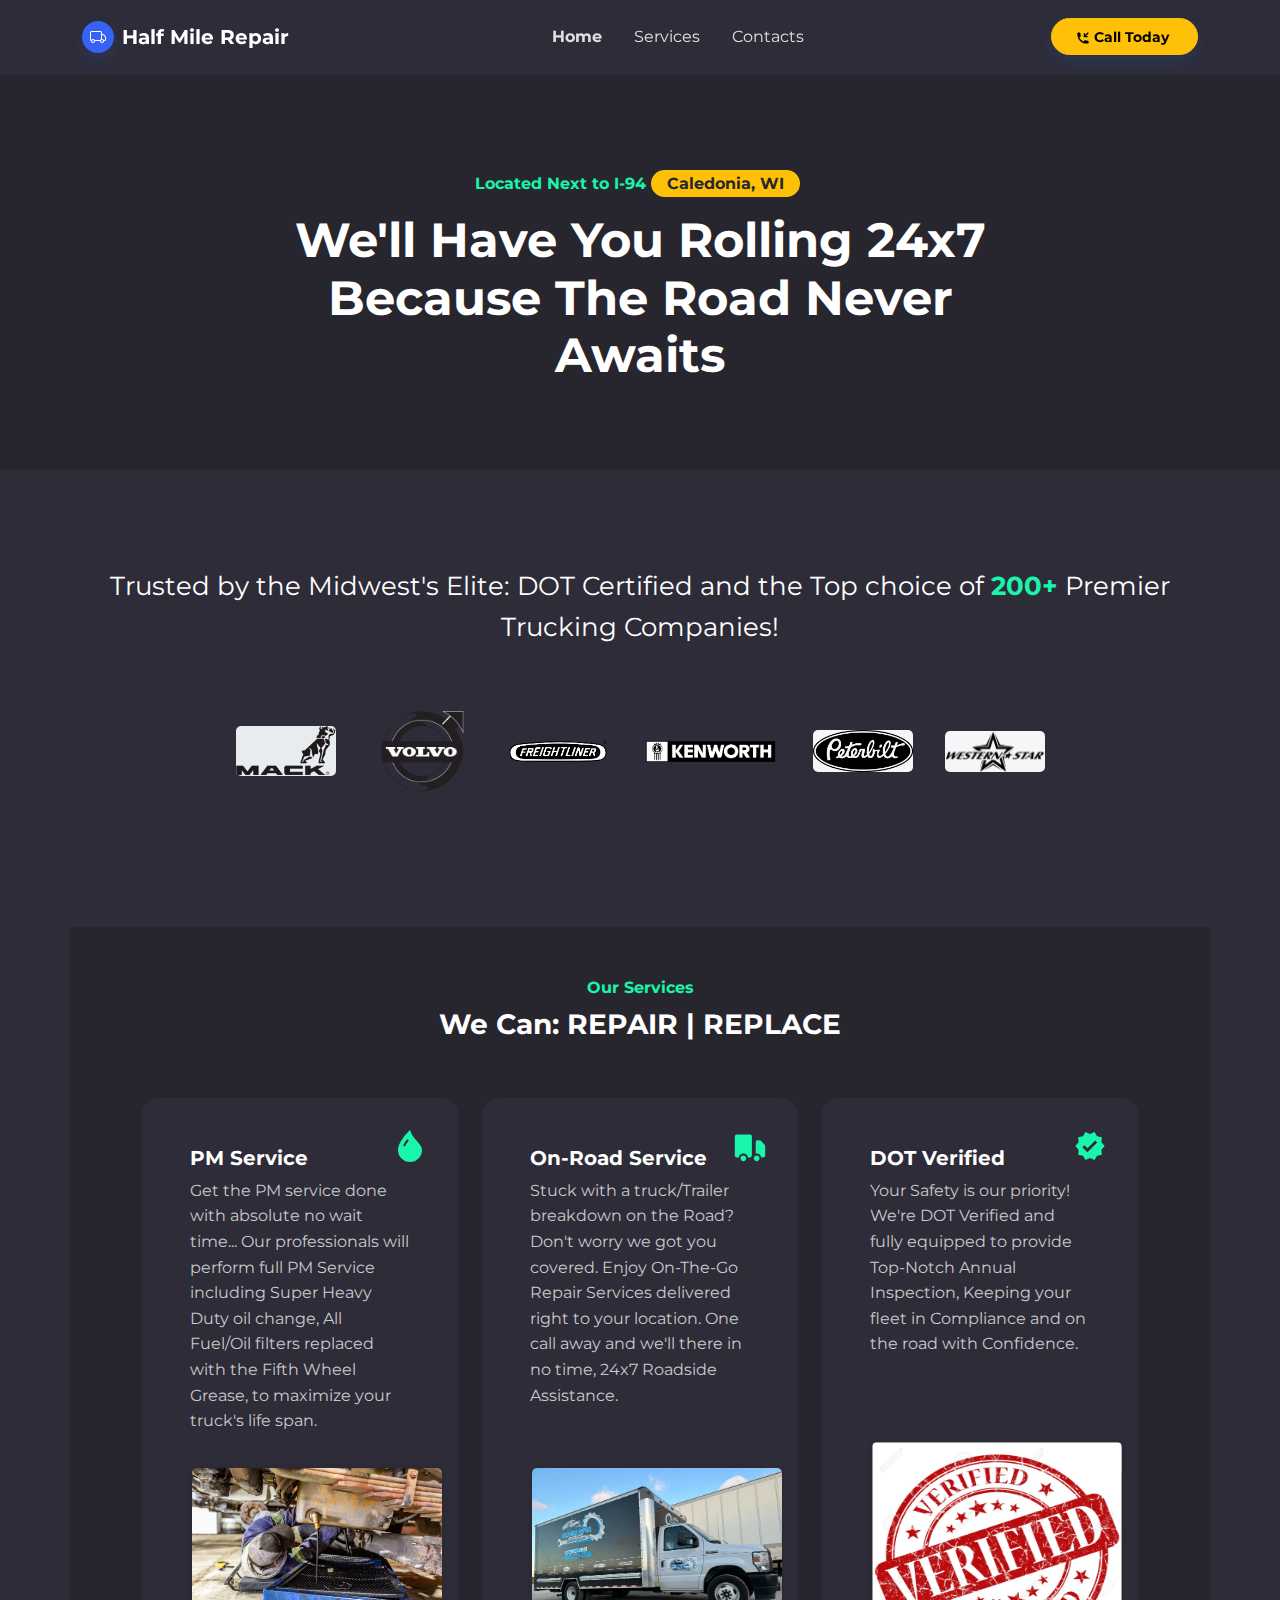
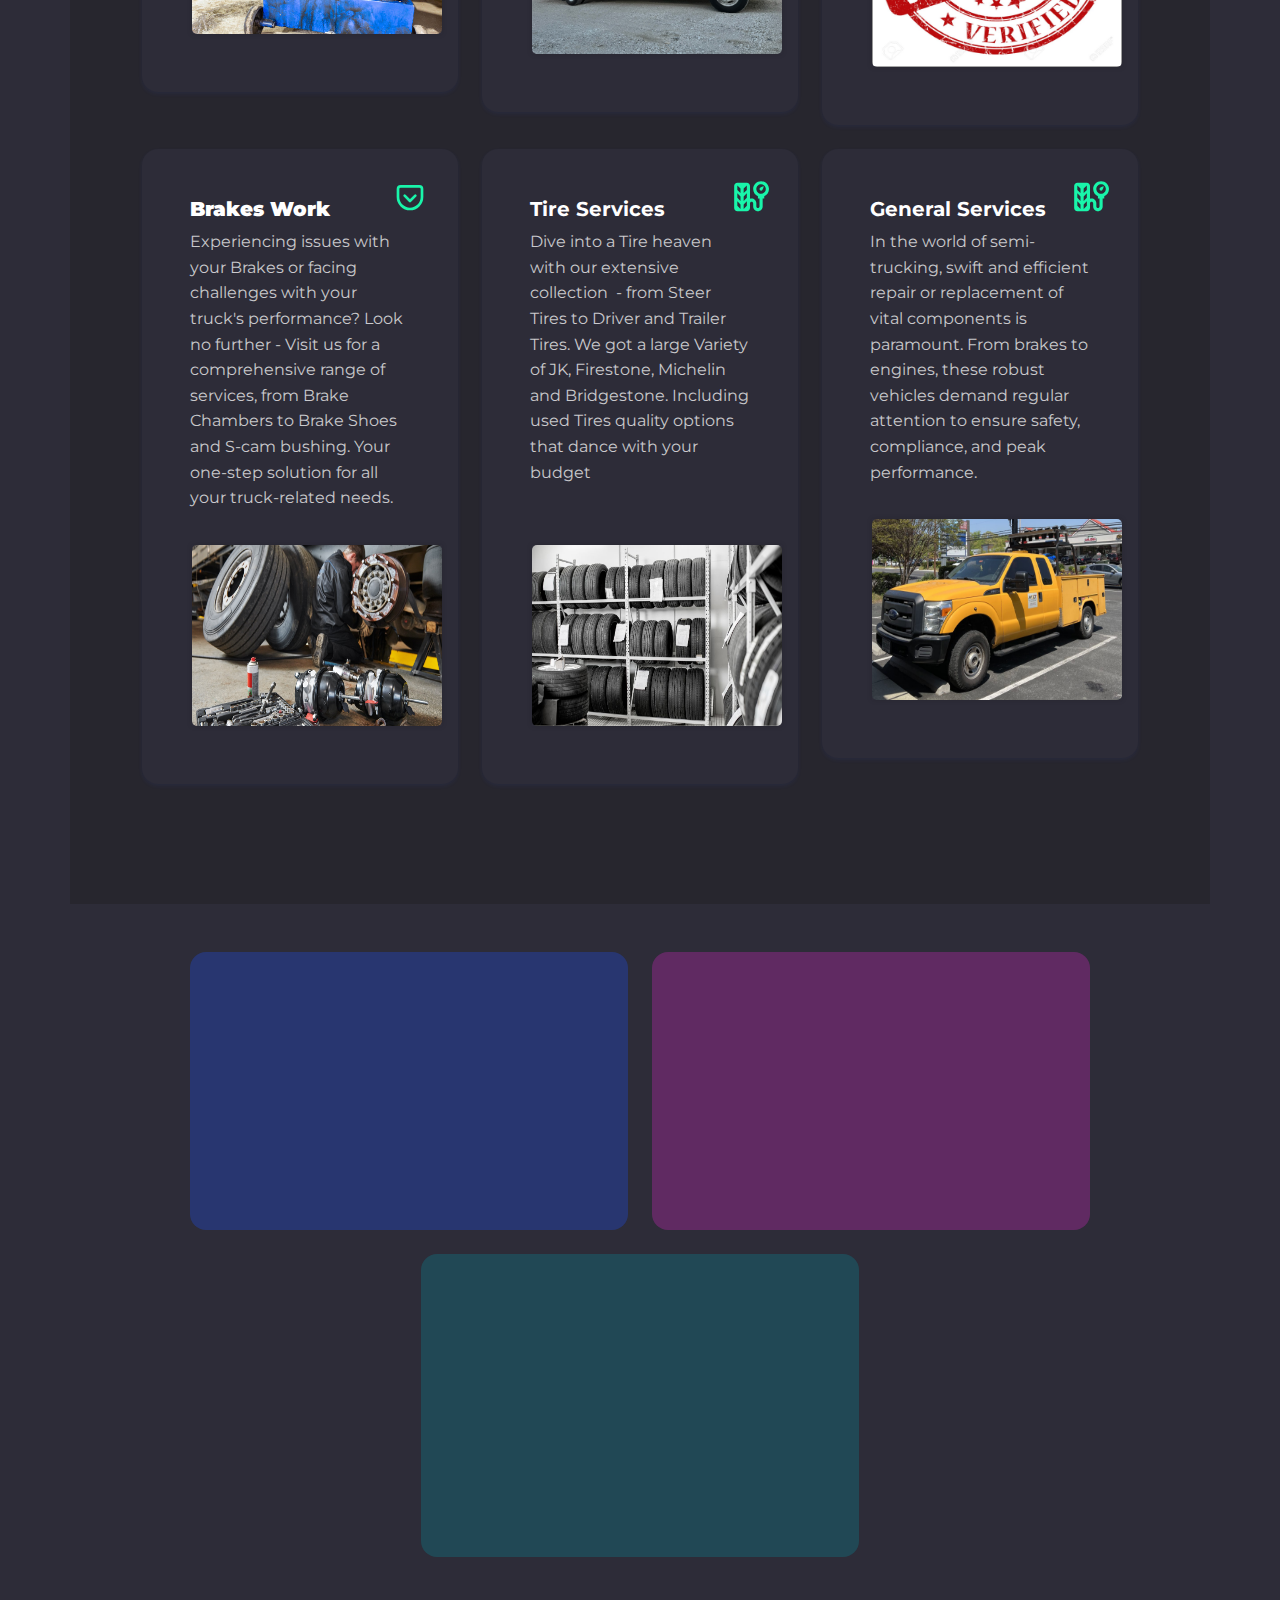
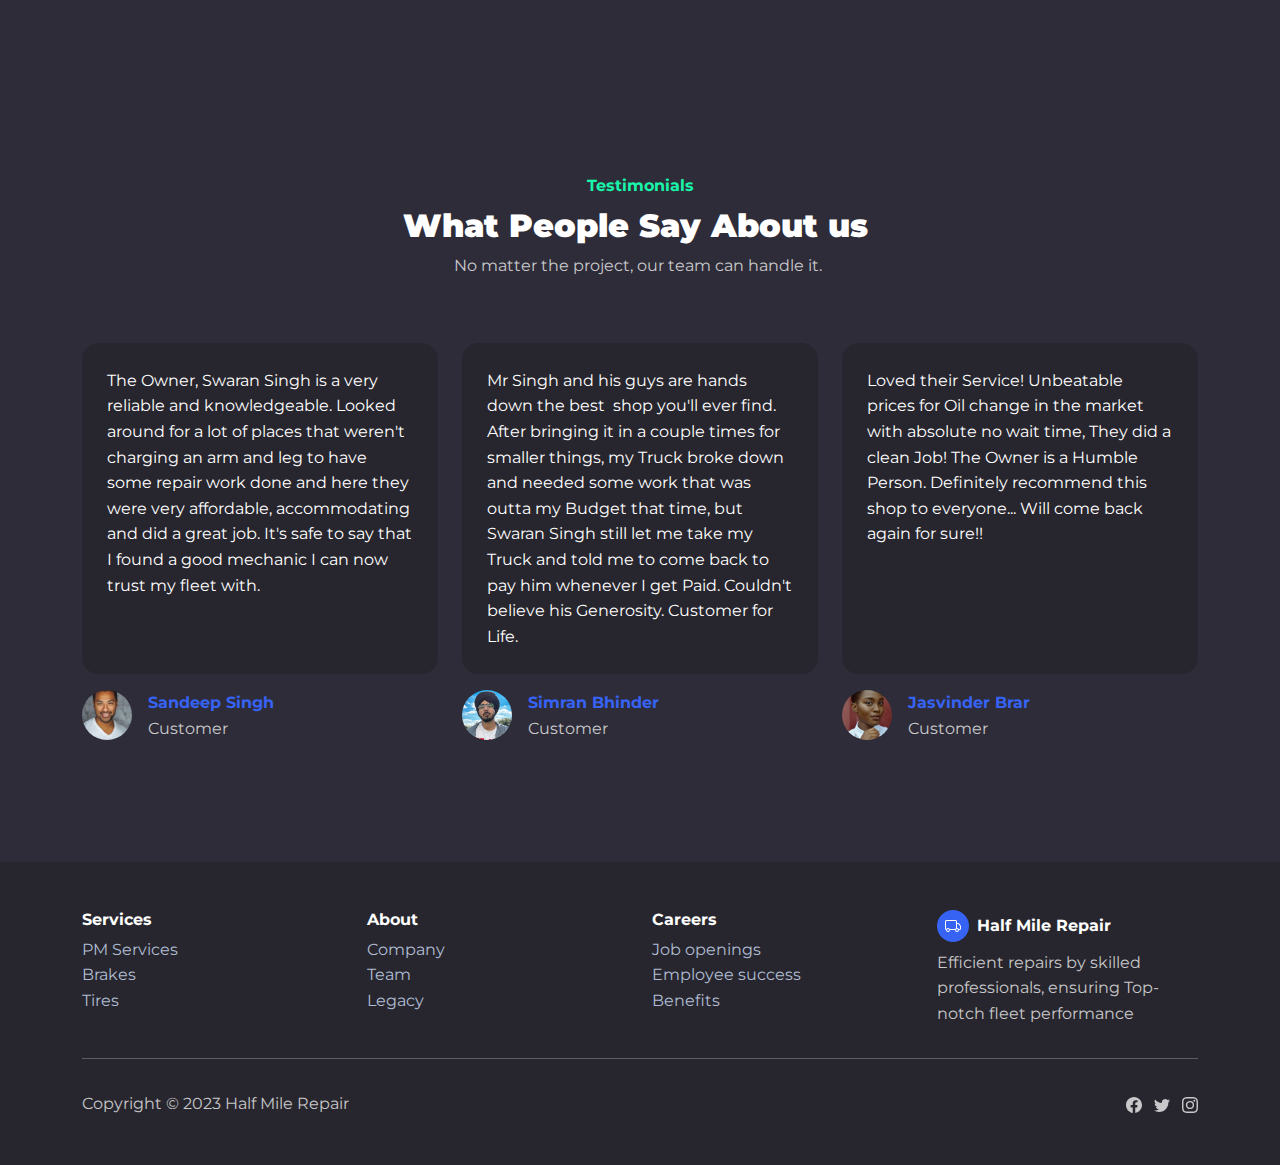
==== commit 0426d165: "flicker phots dynamic" ====
--- a/index.html
+++ b/index.html
@@ -31,7 +31,6 @@
     <link rel="stylesheet" href="assets/css/swiper-icons.css">
     <link rel="stylesheet" href="assets/css/bs-theme-overrides.css">
     <link rel="stylesheet" href="assets/css/aos.min.css">
-    <link rel="stylesheet" href="assets/css/animate.min.css">
     <link rel="stylesheet" href="assets/css/Contact-Form-v2-Modal--Full-with-Google-Map.css">
     <link rel="stylesheet" href="assets/css/News-Cards.css">
 </head>
@@ -64,11 +63,11 @@
                 </div>
                 <div class="col-12 col-lg-10 mx-auto">
                     <div class="position-relative" style="display: flex;flex-wrap: wrap;justify-content: flex-end;">
-                        <div style="position: relative;flex: 0 0 45%;transform: translate3d(-15%, 35%, 0);"><img class="img-fluid" data-bss-parallax="" data-bss-parallax-speed="0.2" src="assets/img/products/header3.png"></div>
-                        <div style="position: relative;flex: 0 0 45%;transform: translate3d(-5%, 20%, 0);"><img class="img-fluid" data-bss-parallax="" data-bss-parallax-speed="0.4" src="assets/img/products/header2.png"></div>
-                        <div style="position: relative;flex: 0 0 45%;transform: translate3d(50%, 20%, 0);"><img class="img-fluid" data-bss-parallax="" data-bss-parallax-speed="0.8" src="assets/img/products/header1.png"></div>
-                        <div style="position: relative;flex: 0 0 55%;transform: translate3d(-125%, 35%, 0);"><img class="img-fluid" data-bss-parallax="" data-bss-parallax-speed="0.65" src="assets/img/products/header2.png"></div>
-                        <div style="position: relative;flex: 0 0 65%;transform: translate3d(10%, -20%, 0);"><img class="img-fluid" data-bss-parallax="" data-bss-parallax-speed="0.2" src="assets/img/products/header2.png"></div>
+                        <div style="position: relative;flex: 0 0 45%;transform: translate3d(-15%, 35%, 0);"><img class="img-fluid" data-bss-parallax="" data-bss-parallax-speed="0.2" id="image1"></div>
+                        <div style="position: relative;flex: 0 0 45%;transform: translate3d(-5%, 20%, 0);"><img class="img-fluid" data-bss-parallax="" data-bss-parallax-speed="0.4" id="image2"></div>
+                        <div style="position: relative;flex: 0 0 45%;transform: translate3d(50%, 20%, 0);"><img class="img-fluid" data-bss-parallax="" data-bss-parallax-speed="0.8" id="image4"></div>
+                        <div style="position: relative;flex: 0 0 55%;transform: translate3d(-125%, 35%, 0);"><img class="img-fluid" data-bss-parallax="" data-bss-parallax-speed="0.65" id="image3"></div>
+                        <div style="position: relative;flex: 0 0 65%;transform: translate3d(10%, -20%, 0);"><img class="img-fluid" data-bss-parallax="" data-bss-parallax-speed="0.2" id="image5"></div>
                     </div>
                 </div>
             </div>
@@ -238,19 +237,19 @@
     <section class="py-5 mt-5">
         <div class="container py-5">
             <div class="row mb-5">
-                <div class="col-md-8 col-xl-6 text-center mx-auto" data-aos="zoom-in-down" data-aos-duration="950">
+                <div class="col-md-8 col-xl-6 text-center mx-auto">
                     <p class="fw-bold text-success mb-2">Testimonials</p>
-                    <h2 class="fw-bold" data-aos="fade"><strong>What People Say About us&nbsp;</strong></h2>
+                    <h2 class="fw-bold"><strong>What People Say About us&nbsp;</strong></h2>
                     <p class="text-muted">No matter the project, our team can handle it.&nbsp;</p>
                 </div>
             </div>
             <div class="row row-cols-1 row-cols-sm-2 row-cols-lg-3 d-sm-flex justify-content-sm-center">
                 <div class="col mb-4">
                     <div class="d-flex flex-column align-items-center align-items-sm-start">
-                        <p class="bg-dark border rounded border-dark p-4" data-aos="fade-down" data-aos-duration="650" data-aos-delay="250">The Owner, Swaran Singh is a very reliable and knowledgeable. Looked around for a lot of places that weren't charging an arm and leg to have some repair work done and here they were very affordable, accommodating and did a great job. It's safe to say that I found a good mechanic I can now trust my fleet with.&nbsp; &nbsp; &nbsp; &nbsp; &nbsp; &nbsp; &nbsp; &nbsp; &nbsp; &nbsp; &nbsp; &nbsp; &nbsp; &nbsp; &nbsp; &nbsp; &nbsp; &nbsp; &nbsp; &nbsp; &nbsp; &nbsp; &nbsp; &nbsp; &nbsp; &nbsp; &nbsp; &nbsp; &nbsp; &nbsp; &nbsp; &nbsp; &nbsp; &nbsp; &nbsp; &nbsp; &nbsp; &nbsp; &nbsp; &nbsp; &nbsp; &nbsp; &nbsp; &nbsp; &nbsp; &nbsp; &nbsp; &nbsp; &nbsp; &nbsp; &nbsp; &nbsp; &nbsp; &nbsp; &nbsp; &nbsp; &nbsp; &nbsp;</p>
+                        <p class="bg-dark border rounded border-dark p-4">The Owner, Swaran Singh is a very reliable and knowledgeable. Looked around for a lot of places that weren't charging an arm and leg to have some repair work done and here they were very affordable, accommodating and did a great job. It's safe to say that I found a good mechanic I can now trust my fleet with.&nbsp; &nbsp; &nbsp; &nbsp; &nbsp; &nbsp; &nbsp; &nbsp; &nbsp; &nbsp; &nbsp; &nbsp; &nbsp; &nbsp; &nbsp; &nbsp; &nbsp; &nbsp; &nbsp; &nbsp; &nbsp; &nbsp; &nbsp; &nbsp; &nbsp; &nbsp; &nbsp; &nbsp; &nbsp; &nbsp; &nbsp; &nbsp; &nbsp; &nbsp; &nbsp; &nbsp; &nbsp; &nbsp; &nbsp; &nbsp; &nbsp; &nbsp; &nbsp; &nbsp; &nbsp; &nbsp; &nbsp; &nbsp; &nbsp; &nbsp; &nbsp; &nbsp; &nbsp; &nbsp; &nbsp; &nbsp; &nbsp; &nbsp;</p>
                         <div class="d-flex"><img class="rounded-circle flex-shrink-0 me-3 fit-cover" width="50" height="50" src="assets/img/team/avatar4.jpg">
                             <div>
-                                <p class="fw-bold text-primary mb-0" data-bss-hover-animate="pulse">Sandeep Singh</p>
+                                <p class="fw-bold text-primary mb-0">Sandeep Singh</p>
                                 <p class="text-muted mb-0">Customer</p>
                             </div>
                         </div>
@@ -258,10 +257,10 @@
                 </div>
                 <div class="col mb-4">
                     <div class="d-flex flex-column align-items-center align-items-sm-start">
-                        <p class="bg-dark border rounded border-dark p-4" data-aos="fade-down" data-aos-duration="650" data-aos-delay="250">Mr Singh and his guys are hands down the best&nbsp; shop you'll ever find. After bringing it in a couple times for smaller things, my Truck broke down and needed some work that was outta my Budget that time, but Swaran Singh still let me take my Truck and told me to come back to pay him whenever I get Paid. Couldn't believe his Generosity. Customer for Life.</p>
+                        <p class="bg-dark border rounded border-dark p-4">Mr Singh and his guys are hands down the best&nbsp; shop you'll ever find. After bringing it in a couple times for smaller things, my Truck broke down and needed some work that was outta my Budget that time, but Swaran Singh still let me take my Truck and told me to come back to pay him whenever I get Paid. Couldn't believe his Generosity. Customer for Life.</p>
                         <div class="d-flex"><img class="rounded-circle flex-shrink-0 me-3 fit-cover" width="50" height="50" src="assets/img/team/IMG_6B9AB15553B1-1.jpeg">
                             <div>
-                                <p class="fw-bold text-primary mb-0" data-bss-hover-animate="pulse">Simran Bhinder</p>
+                                <p class="fw-bold text-primary mb-0">Simran Bhinder</p>
                                 <p class="text-muted mb-0">Customer</p>
                             </div>
                         </div>
@@ -269,10 +268,10 @@
                 </div>
                 <div class="col mb-4">
                     <div class="d-flex flex-column align-items-center align-items-sm-start">
-                        <p class="bg-dark border rounded border-dark p-4" data-aos="fade-down" data-aos-duration="650" data-aos-delay="250">Loved their Service! Unbeatable prices for Oil change in the market with absolute no wait time, They did a clean Job! The Owner is a Humble Person. Definitely recommend this shop to everyone... Will come back again for sure!!&nbsp; &nbsp; &nbsp; &nbsp; &nbsp; &nbsp; &nbsp; &nbsp; &nbsp; &nbsp; &nbsp; &nbsp; &nbsp; &nbsp; &nbsp; &nbsp; &nbsp; &nbsp; &nbsp; &nbsp; &nbsp; &nbsp; &nbsp; &nbsp; &nbsp; &nbsp; &nbsp; &nbsp; &nbsp; &nbsp; &nbsp; &nbsp; &nbsp; &nbsp; &nbsp; &nbsp; &nbsp; &nbsp; &nbsp; &nbsp; &nbsp; &nbsp; &nbsp; &nbsp; &nbsp; &nbsp; &nbsp; &nbsp; &nbsp; &nbsp; &nbsp; &nbsp; &nbsp; &nbsp; &nbsp; &nbsp; &nbsp; &nbsp; &nbsp; &nbsp; &nbsp; &nbsp; &nbsp; &nbsp; &nbsp; &nbsp; &nbsp; &nbsp; &nbsp; &nbsp; &nbsp; &nbsp; &nbsp; &nbsp; &nbsp; &nbsp; &nbsp; &nbsp; &nbsp; &nbsp; &nbsp; &nbsp; &nbsp; &nbsp; &nbsp; &nbsp; &nbsp; &nbsp; &nbsp;&nbsp; &nbsp; &nbsp; &nbsp; &nbsp; &nbsp; &nbsp; &nbsp; &nbsp; &nbsp; &nbsp; &nbsp; &nbsp; &nbsp; &nbsp; &nbsp; &nbsp; &nbsp; &nbsp; &nbsp; &nbsp; &nbsp; &nbsp; &nbsp; &nbsp; &nbsp; &nbsp; &nbsp; &nbsp; &nbsp; &nbsp; &nbsp; &nbsp; &nbsp; &nbsp; &nbsp; &nbsp; &nbsp; &nbsp; &nbsp;&nbsp; &nbsp; &nbsp; &nbsp; &nbsp; &nbsp; &nbsp; &nbsp; &nbsp; &nbsp; &nbsp; &nbsp; &nbsp; &nbsp;&nbsp;</p>
+                        <p class="bg-dark border rounded border-dark p-4">Loved their Service! Unbeatable prices for Oil change in the market with absolute no wait time, They did a clean Job! The Owner is a Humble Person. Definitely recommend this shop to everyone... Will come back again for sure!!&nbsp; &nbsp; &nbsp; &nbsp; &nbsp; &nbsp; &nbsp; &nbsp; &nbsp; &nbsp; &nbsp; &nbsp; &nbsp; &nbsp; &nbsp; &nbsp; &nbsp; &nbsp; &nbsp; &nbsp; &nbsp; &nbsp; &nbsp; &nbsp; &nbsp; &nbsp; &nbsp; &nbsp; &nbsp; &nbsp; &nbsp; &nbsp; &nbsp; &nbsp; &nbsp; &nbsp; &nbsp; &nbsp; &nbsp; &nbsp; &nbsp; &nbsp; &nbsp; &nbsp; &nbsp; &nbsp; &nbsp; &nbsp; &nbsp; &nbsp; &nbsp; &nbsp; &nbsp; &nbsp; &nbsp; &nbsp; &nbsp; &nbsp; &nbsp; &nbsp; &nbsp; &nbsp; &nbsp; &nbsp; &nbsp; &nbsp; &nbsp; &nbsp; &nbsp; &nbsp; &nbsp; &nbsp; &nbsp; &nbsp; &nbsp; &nbsp; &nbsp; &nbsp; &nbsp; &nbsp; &nbsp; &nbsp; &nbsp; &nbsp; &nbsp; &nbsp; &nbsp; &nbsp; &nbsp;&nbsp; &nbsp; &nbsp; &nbsp; &nbsp; &nbsp; &nbsp; &nbsp; &nbsp; &nbsp; &nbsp; &nbsp; &nbsp; &nbsp; &nbsp; &nbsp; &nbsp; &nbsp; &nbsp; &nbsp; &nbsp; &nbsp; &nbsp; &nbsp; &nbsp; &nbsp; &nbsp; &nbsp; &nbsp; &nbsp; &nbsp; &nbsp; &nbsp; &nbsp; &nbsp; &nbsp; &nbsp; &nbsp; &nbsp; &nbsp;&nbsp; &nbsp; &nbsp; &nbsp; &nbsp; &nbsp; &nbsp; &nbsp; &nbsp; &nbsp; &nbsp; &nbsp; &nbsp; &nbsp;&nbsp;</p>
                         <div class="d-flex"><img class="rounded-circle flex-shrink-0 me-3 fit-cover" width="50" height="50" src="assets/img/team/avatar5.jpg">
                             <div>
-                                <p class="fw-bold text-primary mb-0" data-bss-hover-animate="pulse">Jasvinder Brar</p>
+                                <p class="fw-bold text-primary mb-0">Jasvinder Brar</p>
                                 <p class="text-muted mb-0">Customer</p>
                             </div>
                         </div>
@@ -336,7 +335,8 @@
     <script src="assets/js/aos.min.js"></script>
     <script src="assets/js/bs-init.js"></script>
     <script src="assets/js/bold-and-dark.js"></script>
-    <script src="assets/js/Contact-Form-v2-Modal--Full-with-Google-Map-scripts.js"></script>
+    <script src="https://ajax.googleapis.com/ajax/libs/jquery/3.2.1/jquery.min.js"></script>
+    <script src="assets/js/mySite.js"></script>
 </body>
 
 </html>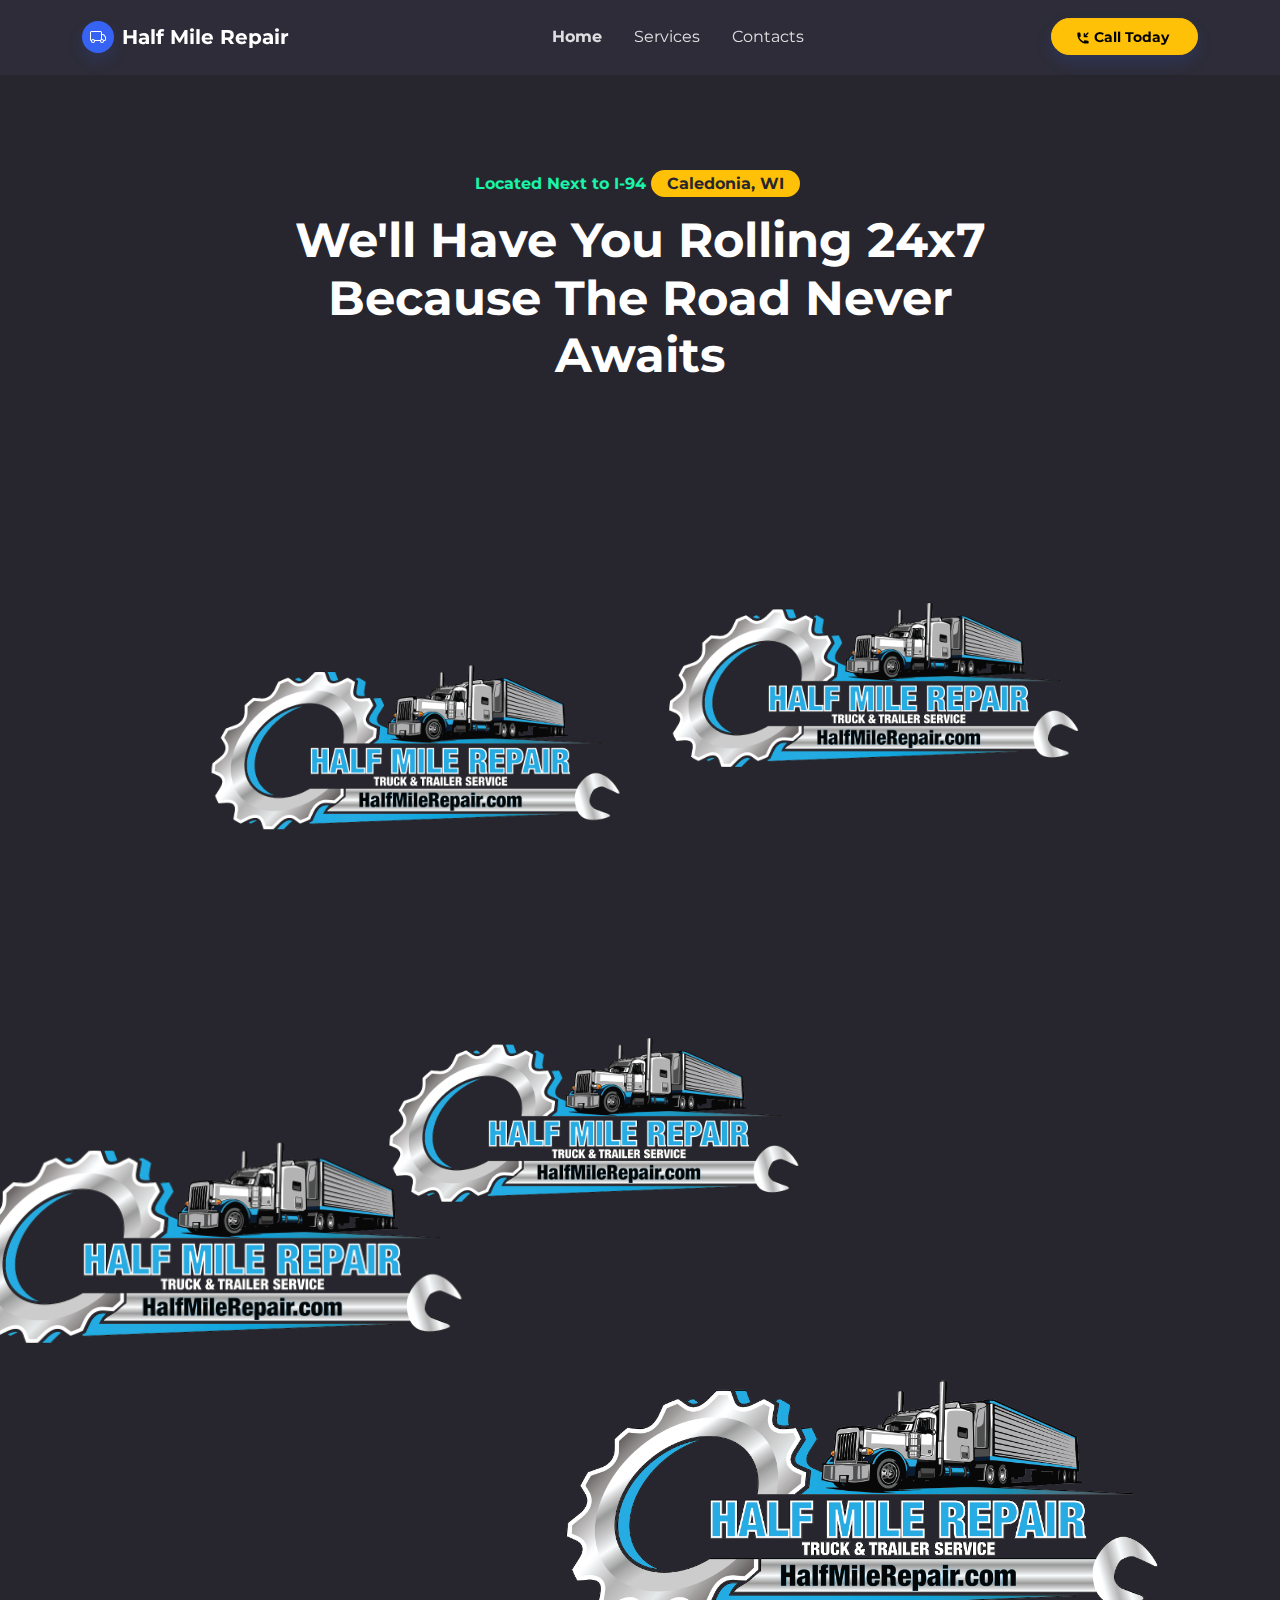
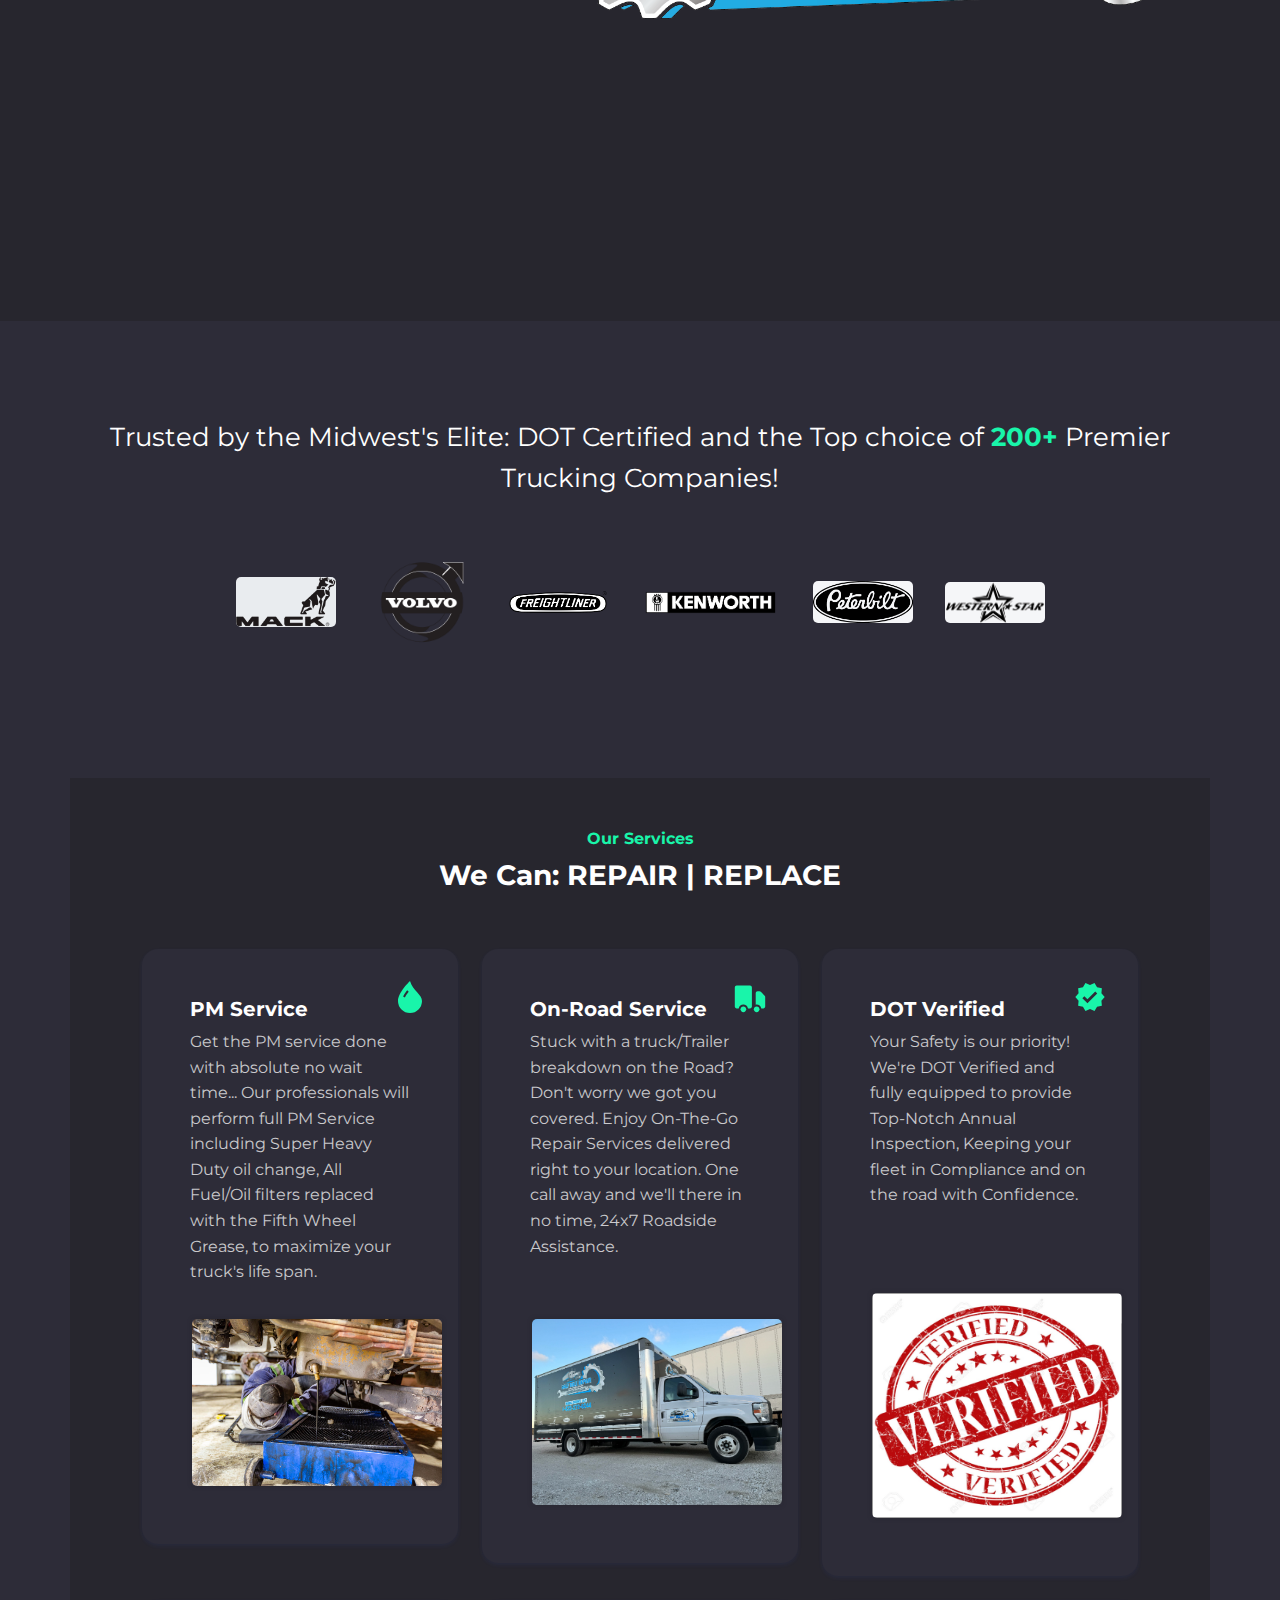
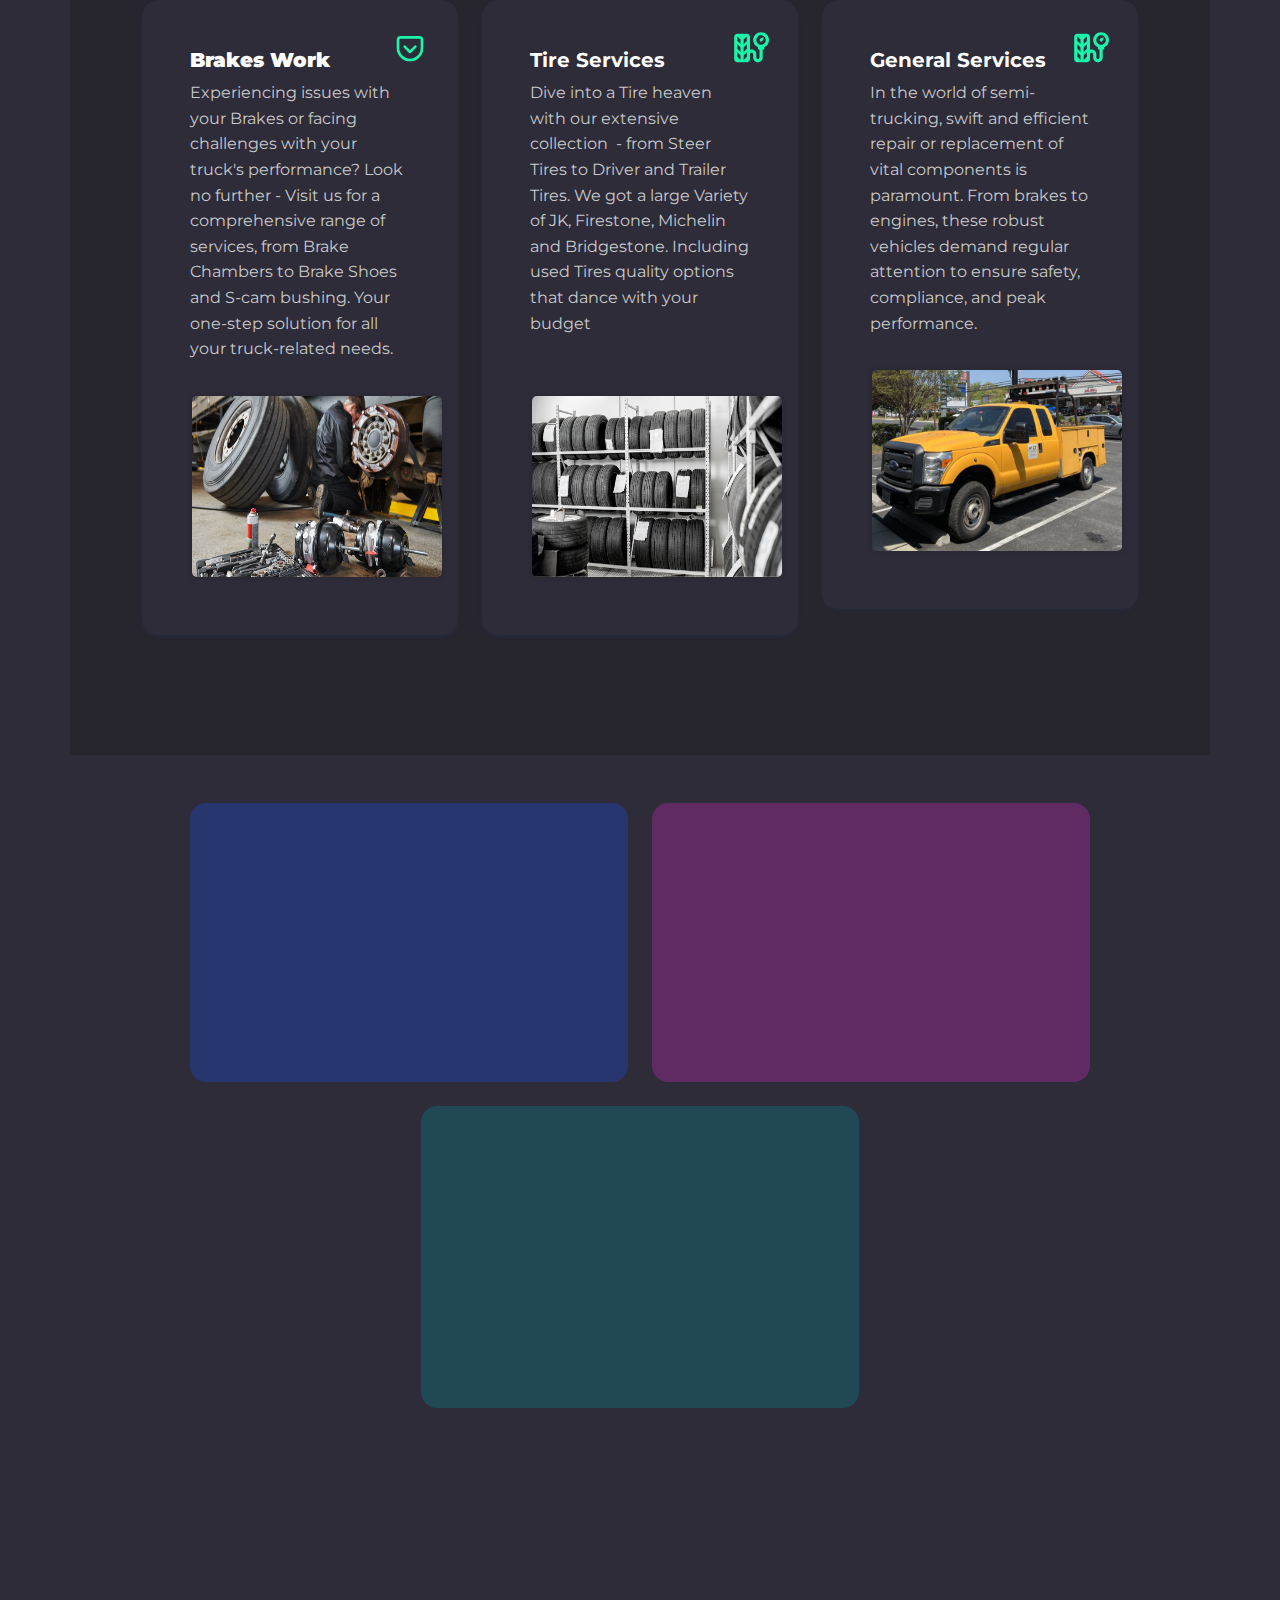
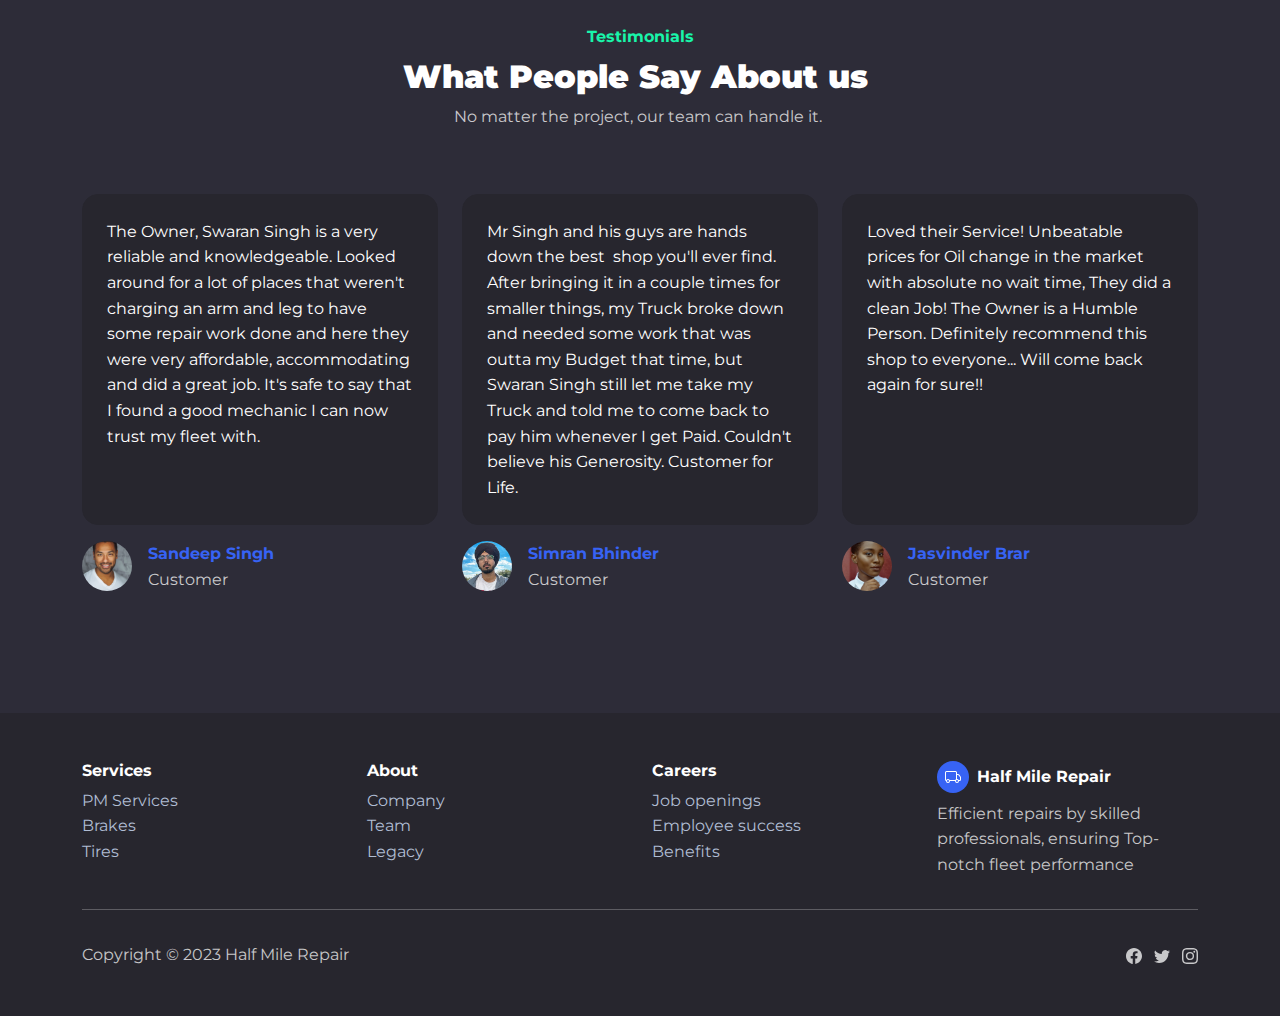
==== commit d9dad35d: "photos update" ====
--- a/index.html
+++ b/index.html
@@ -63,11 +63,11 @@
                 </div>
                 <div class="col-12 col-lg-10 mx-auto">
                     <div class="position-relative" style="display: flex;flex-wrap: wrap;justify-content: flex-end;">
-                        <div style="position: relative;flex: 0 0 45%;transform: translate3d(-15%, 35%, 0);"><img class="img-fluid" data-bss-parallax="" data-bss-parallax-speed="0.2" id="image1"></div>
-                        <div style="position: relative;flex: 0 0 45%;transform: translate3d(-5%, 20%, 0);"><img class="img-fluid" data-bss-parallax="" data-bss-parallax-speed="0.4" id="image2"></div>
-                        <div style="position: relative;flex: 0 0 45%;transform: translate3d(50%, 20%, 0);"><img class="img-fluid" data-bss-parallax="" data-bss-parallax-speed="0.8" id="image4"></div>
-                        <div style="position: relative;flex: 0 0 55%;transform: translate3d(-125%, 35%, 0);"><img class="img-fluid" data-bss-parallax="" data-bss-parallax-speed="0.65" id="image3"></div>
-                        <div style="position: relative;flex: 0 0 65%;transform: translate3d(10%, -20%, 0);"><img class="img-fluid" data-bss-parallax="" data-bss-parallax-speed="0.2" id="image5"></div>
+                        <div style="position: relative;flex: 0 0 45%;transform: translate3d(-15%, 35%, 0);"><img class="img-fluid" data-bss-parallax="" data-bss-parallax-speed="0.2" id="image1" src="assets/img/16.png"></div>
+                        <div style="position: relative;flex: 0 0 45%;transform: translate3d(-5%, 20%, 0);"><img class="img-fluid" data-bss-parallax="" data-bss-parallax-speed="0.4" id="image2" src="assets/img/16.png"></div>
+                        <div style="position: relative;flex: 0 0 45%;transform: translate3d(50%, 20%, 0);"><img class="img-fluid" data-bss-parallax="" data-bss-parallax-speed="0.8" id="image4" src="assets/img/16.png"></div>
+                        <div style="position: relative;flex: 0 0 55%;transform: translate3d(-125%, 35%, 0);"><img class="img-fluid" data-bss-parallax="" data-bss-parallax-speed="0.65" id="image3" src="assets/img/16.png"></div>
+                        <div style="position: relative;flex: 0 0 65%;transform: translate3d(10%, -20%, 0);"><img class="img-fluid" data-bss-parallax="" data-bss-parallax-speed="0.2" id="image5" src="assets/img/16.png"></div>
                     </div>
                 </div>
             </div>
--- a/assets/css/Contact-Form-v2-Modal--Full-with-Google-Map.css
+++ b/assets/css/Contact-Form-v2-Modal--Full-with-Google-Map.css
@@ -1,8 +1,3 @@
-#contactForm .h4 {
-  font-weight: 400;
-  border-bottom: 1px solid silver;
-}
-
 .required-input {
   color: maroon;
 }
@@ -11,9 +6,3 @@
   margin-bottom: 20px;
 }
 
-@media (max-width: 768px) and (min-width: 767px) {
-  #contactForm .static-map img {
-    width: 100%;
-  }
-}
-
--- a/assets/css/News-Cards.css
+++ b/assets/css/News-Cards.css
@@ -26,80 +26,6 @@
   position: relative;
 }
 
-.snip1527 figcaption {
-  padding: 25px 20px 25px;
-  position: absolute;
-  bottom: 0;
-  z-index: 1;
-}
-
-.snip1527 figcaption:before {
-  position: absolute;
-  top: 0;
-  bottom: 0;
-  left: 0;
-  right: 0;
-  background: #700877;
-  content: '';
-  background: -moz-linear-gradient(90deg, #700877 0%, #ff2759 100%, #ff2759 100%);
-  background: -webkit-linear-gradient(90deg, #700877 0%, #ff2759 100%, #ff2759 100%);
-  background: linear-gradient(90deg, #700877 0%, #ff2759 100%, #ff2759 100%);
-  opacity: 0.8;
-  z-index: -1;
-}
-
-.snip1527 .date {
-  background-color: #fff;
-  border-radius: 50%;
-  color: #700877;
-  font-size: 18px;
-  font-weight: 700;
-  min-height: 48px;
-  min-width: 48px;
-  padding: 10px 0;
-  position: absolute;
-  right: 15px;
-  text-align: center;
-  text-transform: uppercase;
-  top: -25px;
-}
-
-.snip1527 .date span {
-  display: block;
-  line-height: 14px;
-}
-
-.snip1527 .date .month {
-  font-size: 11px;
-}
-
-.snip1527 h3, .snip1527 p {
-  margin: 0;
-  padding: 0;
-}
-
-.snip1527 h3 {
-  display: inline-block;
-  font-weight: 700;
-  letter-spacing: -0.4px;
-  margin-bottom: 5px;
-}
-
-.snip1527 p {
-  font-size: 0.8em;
-  line-height: 1.6em;
-  margin-bottom: 0px;
-}
-
-.snip1527 a {
-  left: 0;
-  right: 0;
-  top: 0;
-  bottom: 0;
-  position: absolute;
-  z-index: 1;
-}
-
 .snip1527:hover img, .snip1527.hover img {
   -webkit-transform: scale(1.1);
   transform: scale(1.1);
@@ -109,7 +35,3 @@
   border-radius: 5px;
 }
 
-img {
-  border-radius: 5px;
-}
-
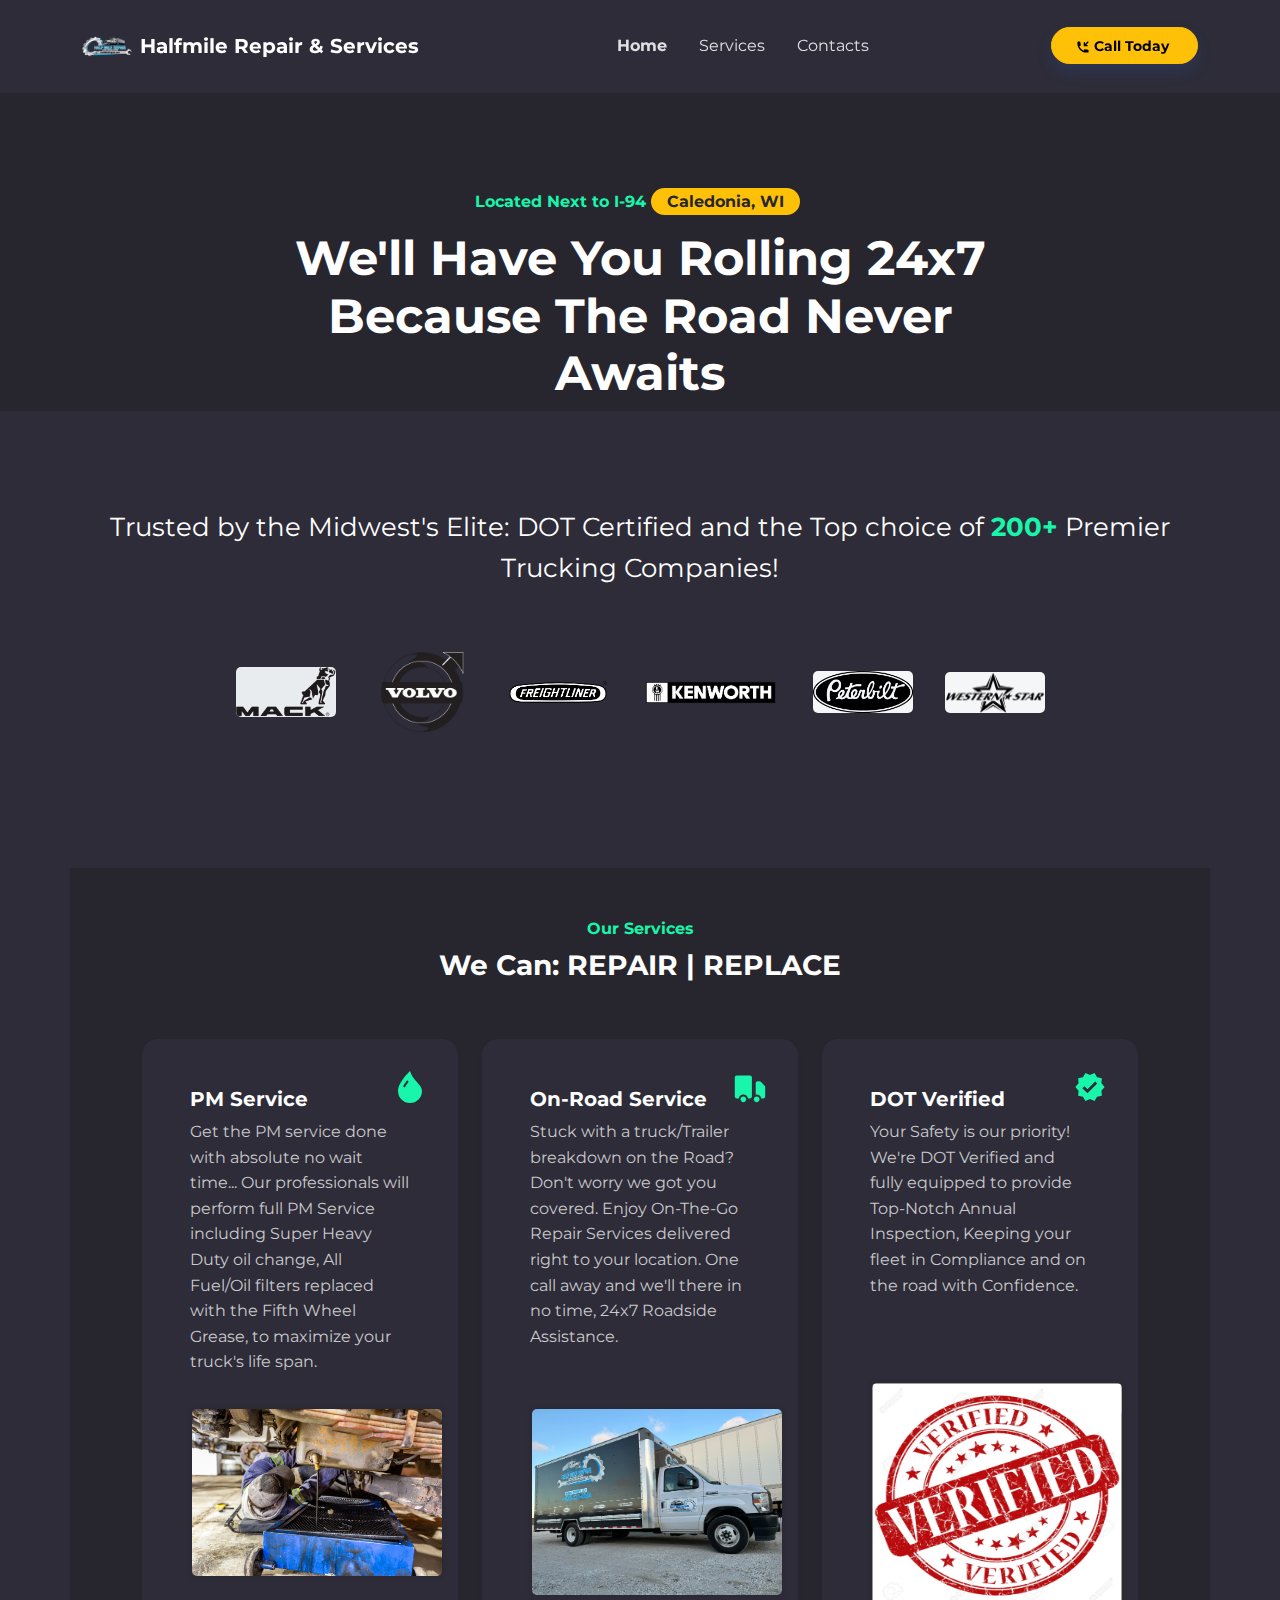
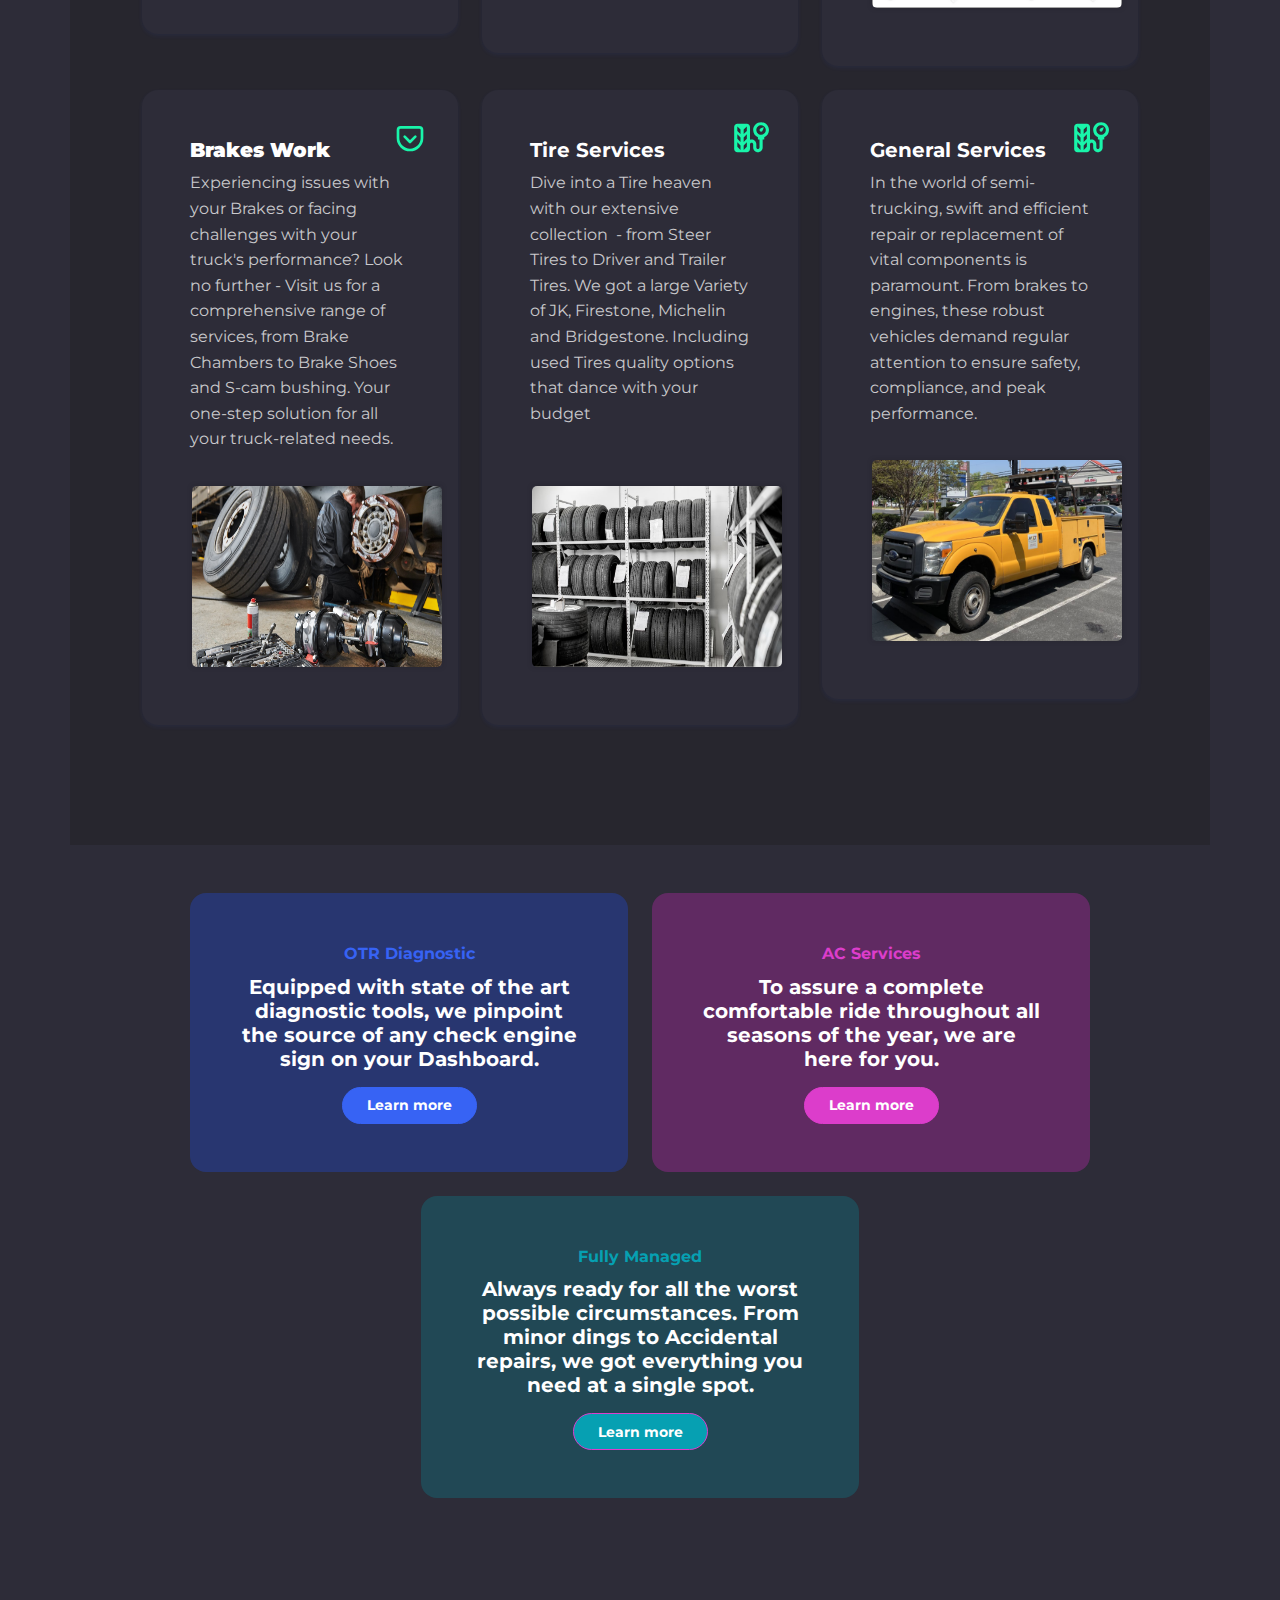
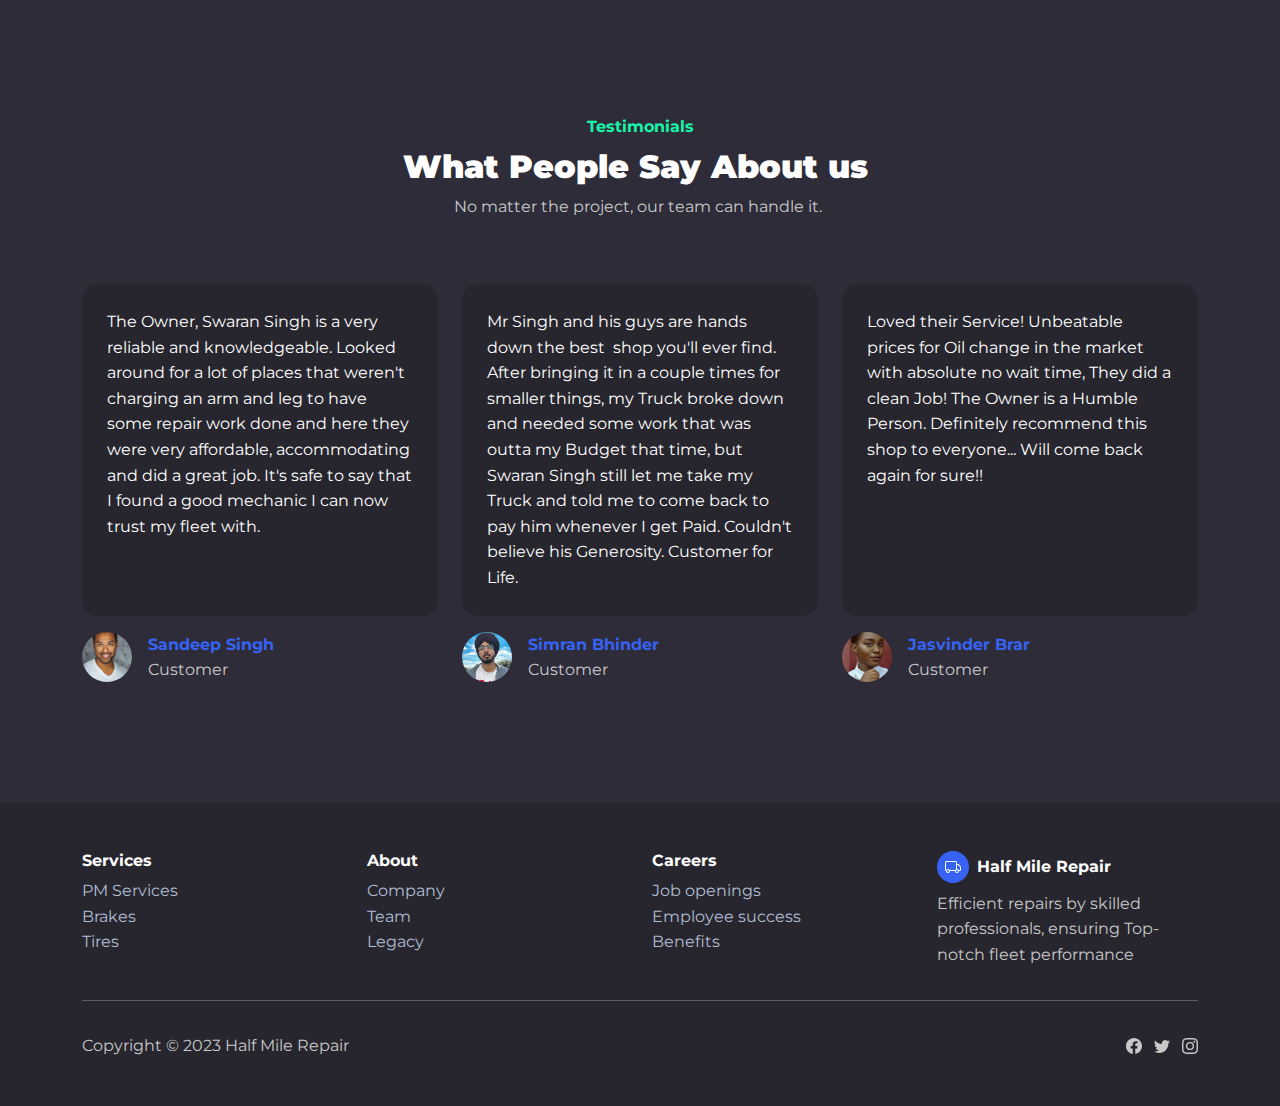
==== commit d5deecad: "owl caruosel" ====
--- a/index.html
+++ b/index.html
@@ -30,16 +30,15 @@
     <link rel="stylesheet" href="https://fonts.googleapis.com/css?family=Montserrat&amp;display=swap">
     <link rel="stylesheet" href="assets/css/swiper-icons.css">
     <link rel="stylesheet" href="assets/css/bs-theme-overrides.css">
-    <link rel="stylesheet" href="assets/css/aos.min.css">
     <link rel="stylesheet" href="assets/css/Contact-Form-v2-Modal--Full-with-Google-Map.css">
+    <link rel="stylesheet" href="https://cdnjs.cloudflare.com/ajax/libs/OwlCarousel2/2.3.4/assets/owl.carousel.min.css">
+    <link rel="stylesheet" href="https://cdnjs.cloudflare.com/ajax/libs/OwlCarousel2/2.3.4/assets/owl.theme.default.min.css">
     <link rel="stylesheet" href="assets/css/News-Cards.css">
 </head>
 
 <body>
     <nav class="navbar navbar-expand-md sticky-top py-3 navbar-dark" id="mainNav">
-        <div class="container"><a class="navbar-brand d-flex align-items-center" href="/"><span class="bs-icon-sm bs-icon-circle bs-icon-primary shadow d-flex justify-content-center align-items-center me-2 bs-icon"><svg xmlns="http://www.w3.org/2000/svg" width="1em" height="1em" fill="currentColor" viewBox="0 0 16 16" class="bi bi-truck">
-                        <path d="M0 3.5A1.5 1.5 0 0 1 1.5 2h9A1.5 1.5 0 0 1 12 3.5V5h1.02a1.5 1.5 0 0 1 1.17.563l1.481 1.85a1.5 1.5 0 0 1 .329.938V10.5a1.5 1.5 0 0 1-1.5 1.5H14a2 2 0 1 1-4 0H5a2 2 0 1 1-3.998-.085A1.5 1.5 0 0 1 0 10.5v-7zm1.294 7.456A1.999 1.999 0 0 1 4.732 11h5.536a2.01 2.01 0 0 1 .732-.732V3.5a.5.5 0 0 0-.5-.5h-9a.5.5 0 0 0-.5.5v7a.5.5 0 0 0 .294.456zM12 10a2 2 0 0 1 1.732 1h.768a.5.5 0 0 0 .5-.5V8.35a.5.5 0 0 0-.11-.312l-1.48-1.85A.5.5 0 0 0 13.02 6H12v4zm-9 1a1 1 0 1 0 0 2 1 1 0 0 0 0-2zm9 0a1 1 0 1 0 0 2 1 1 0 0 0 0-2z"></path>
-                    </svg></span><span>Half Mile Repair</span></a><button data-bs-toggle="collapse" class="navbar-toggler" data-bs-target="#navcol-1"><span class="visually-hidden">Toggle navigation</span><span class="navbar-toggler-icon"></span></button>
+        <div class="container"><a class="navbar-brand d-flex align-items-center" href="/"><span class="d-flex justify-content-center align-items-center"><img class="me-2" src="assets/img/16.png" width="50" height=""></span><span>Halfmile Repair &amp; Services</span></a><button data-bs-toggle="collapse" class="navbar-toggler" data-bs-target="#navcol-1"><span class="visually-hidden">Toggle navigation</span><span class="navbar-toggler-icon"></span></button>
             <div class="collapse navbar-collapse" id="navcol-1">
                 <ul class="navbar-nav mx-auto">
                     <li class="nav-item"><a class="nav-link active" href="index.html">Home</a></li>
@@ -61,17 +60,9 @@
                         <h1 class="display-5 fw-bolder float-none" id="title-1">We'll Have You Rolling 24x7 Because The Road Never Awaits</h1>
                     </div>
                 </div>
-                <div class="col-12 col-lg-10 mx-auto">
-                    <div class="position-relative" style="display: flex;flex-wrap: wrap;justify-content: flex-end;">
-                        <div style="position: relative;flex: 0 0 45%;transform: translate3d(-15%, 35%, 0);"><img class="img-fluid" data-bss-parallax="" data-bss-parallax-speed="0.2" id="image1" src="assets/img/16.png"></div>
-                        <div style="position: relative;flex: 0 0 45%;transform: translate3d(-5%, 20%, 0);"><img class="img-fluid" data-bss-parallax="" data-bss-parallax-speed="0.4" id="image2" src="assets/img/16.png"></div>
-                        <div style="position: relative;flex: 0 0 45%;transform: translate3d(50%, 20%, 0);"><img class="img-fluid" data-bss-parallax="" data-bss-parallax-speed="0.8" id="image4" src="assets/img/16.png"></div>
-                        <div style="position: relative;flex: 0 0 55%;transform: translate3d(-125%, 35%, 0);"><img class="img-fluid" data-bss-parallax="" data-bss-parallax-speed="0.65" id="image3" src="assets/img/16.png"></div>
-                        <div style="position: relative;flex: 0 0 65%;transform: translate3d(10%, -20%, 0);"><img class="img-fluid" data-bss-parallax="" data-bss-parallax-speed="0.2" id="image5" src="assets/img/16.png"></div>
-                    </div>
-                </div>
-            </div>
-        </div>
+            </div>
+        </div>
+        <div id="myCarousel" class="owl-carousel owl-theme p-5"></div>
     </header>
     <section class="m-5">
         <div class="container text-center py-5">
@@ -208,7 +199,7 @@
                 <div class="row row-cols-1 row-cols-md-2 d-flex justify-content-center">
                     <div class="col mb-4">
                         <div class="card bg-primary-light">
-                            <div class="card-body fw-light text-center px-4 py-5 px-md-5" data-aos="zoom-in-up" data-aos-duration="750">
+                            <div class="card-body fw-light text-center px-4 py-5 px-md-5">
                                 <p class="fw-bold text-primary card-text mb-2">OTR Diagnostic</p>
                                 <h5 class="fw-bold card-title mb-3">Equipped with state of the art diagnostic tools, we pinpoint the source of any check engine sign on your Dashboard.</h5><button class="btn btn-primary btn-sm" type="button">Learn more</button>
                             </div>
@@ -216,7 +207,7 @@
                     </div>
                     <div class="col mb-4">
                         <div class="card bg-secondary-light">
-                            <div class="card-body text-center px-4 py-5 px-md-5" data-aos="zoom-in-up" data-aos-duration="750">
+                            <div class="card-body text-center px-4 py-5 px-md-5">
                                 <p class="fw-bold text-secondary card-text mb-2">AC Services</p>
                                 <h5 class="fw-bold card-title mb-3">To assure a complete comfortable ride throughout all seasons of the year, we are here for you.</h5><button class="btn btn-secondary btn-sm" type="button">Learn more</button>
                             </div>
@@ -224,7 +215,7 @@
                     </div>
                     <div class="col mb-4">
                         <div class="card bg-info-light">
-                            <div class="card-body text-center px-4 py-5 px-md-5" data-aos="zoom-in-up" data-aos-duration="750" data-aos-delay="50">
+                            <div class="card-body text-center px-4 py-5 px-md-5">
                                 <p class="fw-bold text-info card-text mb-2">Fully Managed</p>
                                 <h5 class="fw-bold card-title mb-3">Always ready for all the worst possible circumstances. From minor dings to Accidental repairs, we got everything you need at a single spot.</h5><button class="btn btn-secondary btn-sm text-bg-info" type="button">Learn more</button>
                             </div>
@@ -332,10 +323,10 @@
         </div>
     </footer>
     <script src="assets/bootstrap/js/bootstrap.min.js"></script>
-    <script src="assets/js/aos.min.js"></script>
     <script src="assets/js/bs-init.js"></script>
     <script src="assets/js/bold-and-dark.js"></script>
     <script src="https://ajax.googleapis.com/ajax/libs/jquery/3.2.1/jquery.min.js"></script>
+    <script src="https://cdnjs.cloudflare.com/ajax/libs/OwlCarousel2/2.3.4/owl.carousel.min.js"></script>
     <script src="assets/js/mySite.js"></script>
 </body>
 
